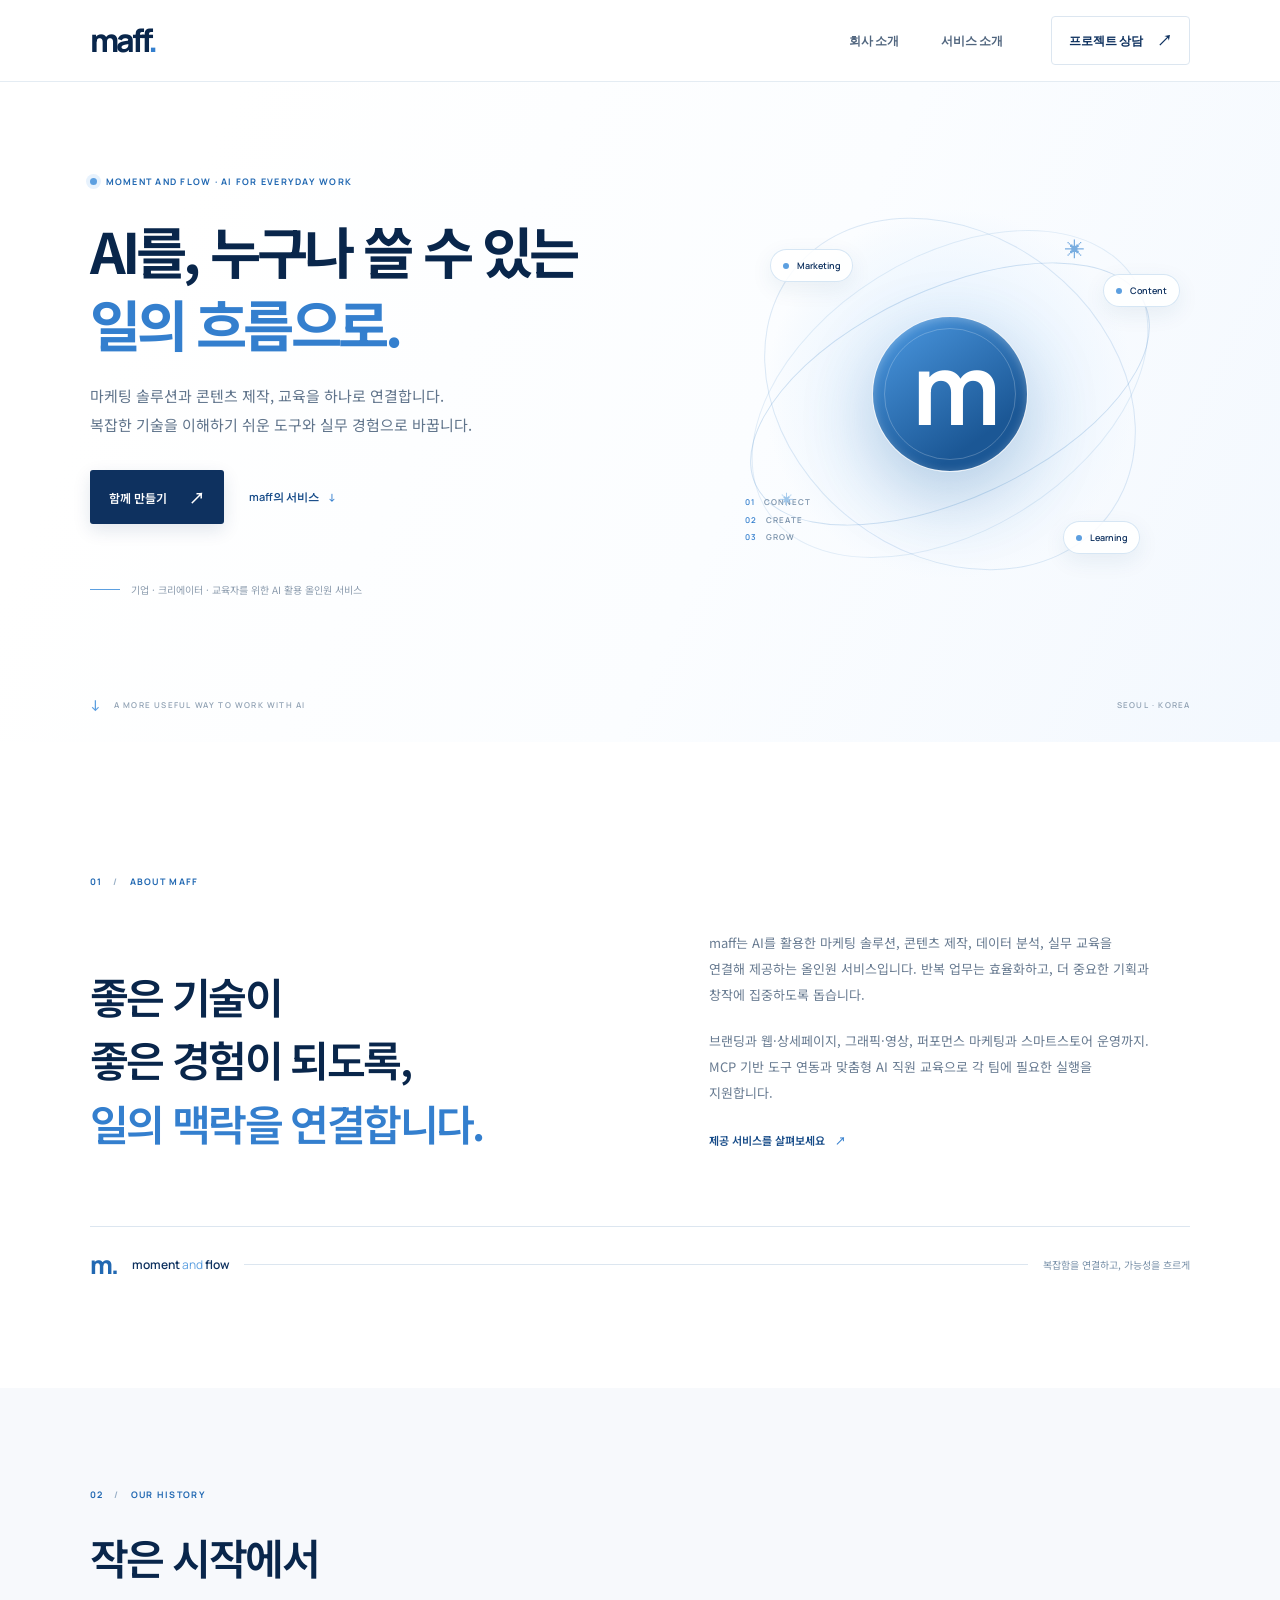
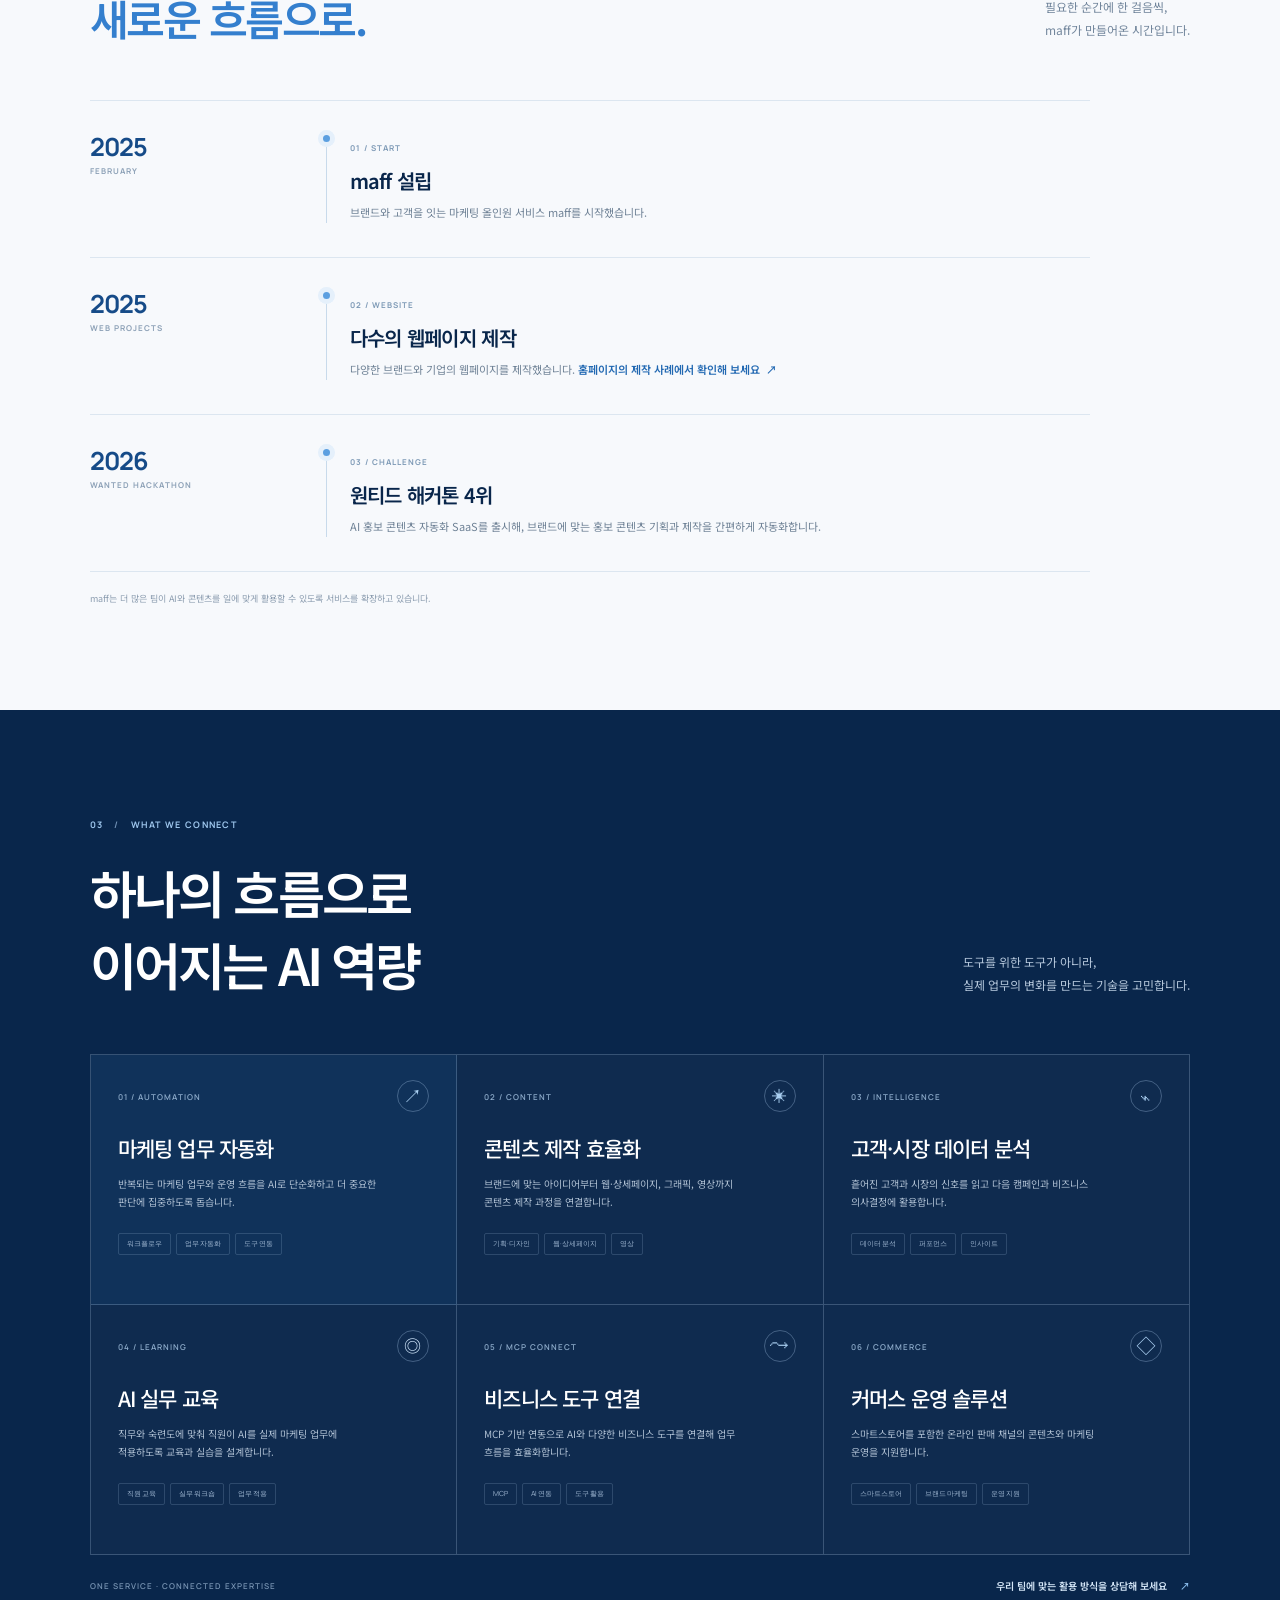
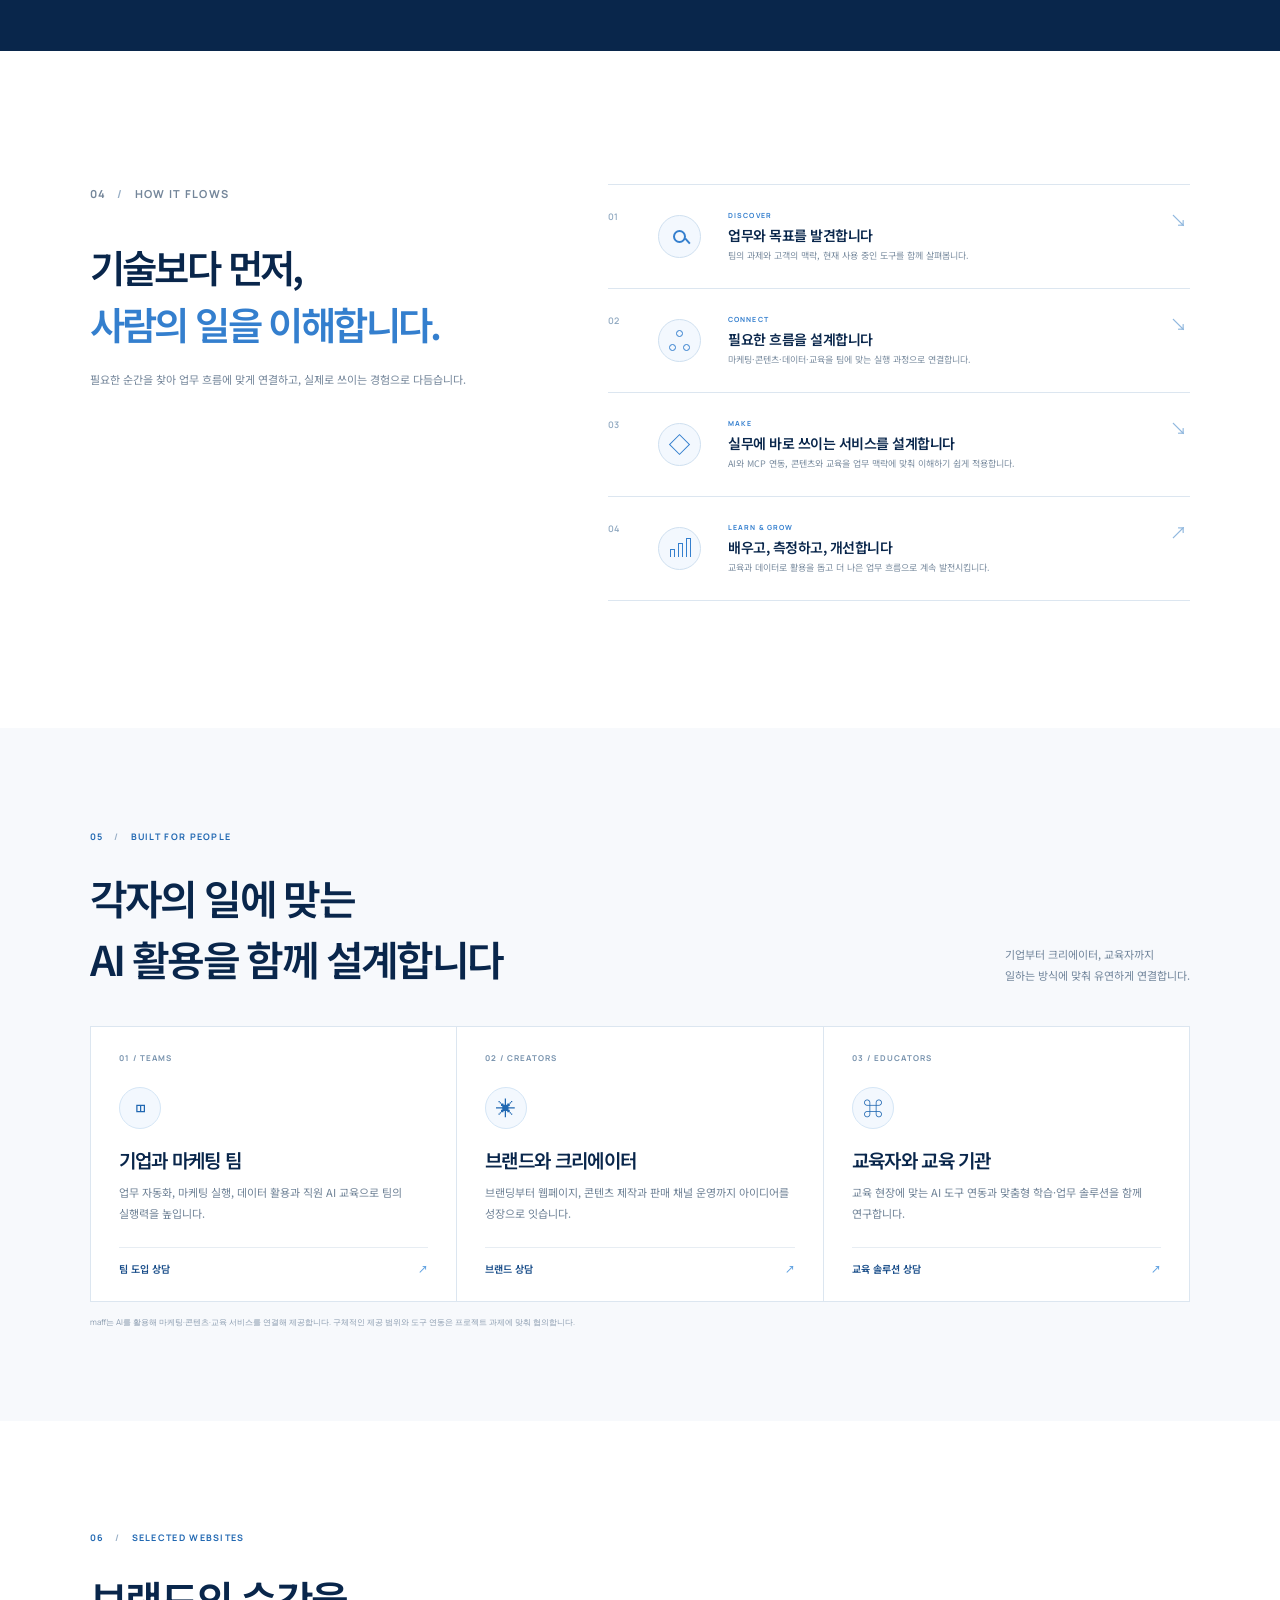
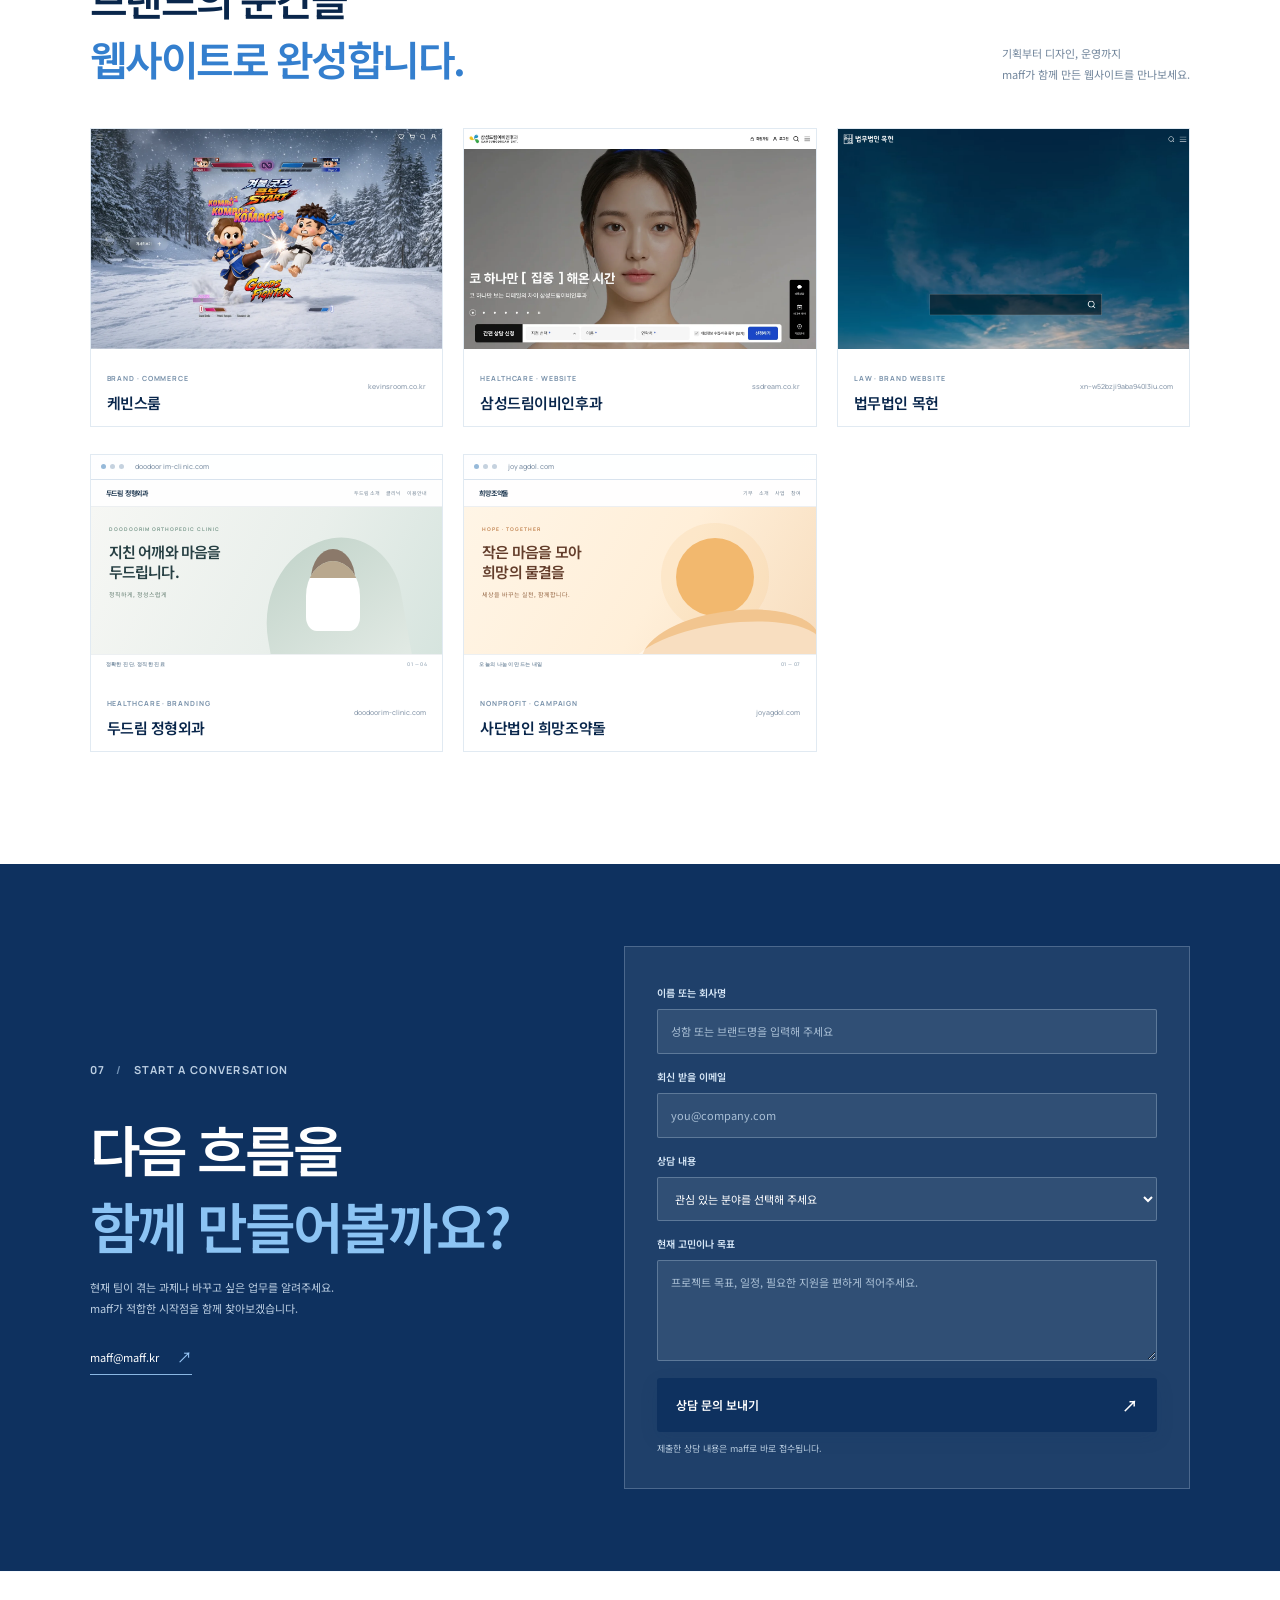
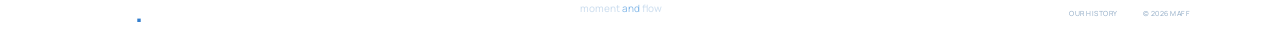
==== index.html @ 2dc75e41 "Simplify homepage navigation" ====
<!doctype html>
<html lang="ko">
<head>
  <meta charset="utf-8">
  <meta name="viewport" content="width=device-width, initial-scale=1">
  <meta name="theme-color" content="#ffffff">
  <meta name="description" content="maff는 AI를 활용한 마케팅 솔루션, 콘텐츠 제작, 데이터 분석, 실무 교육을 연결해 제공하는 올인원 서비스입니다.">
  <meta property="og:title" content="maff — moment and flow">
  <meta property="og:description" content="AI를 누구나 활용할 수 있는 일의 흐름으로. 마케팅, 콘텐츠, 데이터, 교육을 하나로 연결합니다.">
  <meta property="og:type" content="website">
  <title>maff — AI 기반 마케팅 올인원 서비스</title>
  <link rel="preconnect" href="https://fonts.googleapis.com">
  <link rel="preconnect" href="https://fonts.gstatic.com" crossorigin>
  <link href="https://fonts.googleapis.com/css2?family=Manrope:wght@400;500;600;700;800&family=Noto+Sans+KR:wght@400;500;600;700&display=swap" rel="stylesheet">
  <link rel="stylesheet" href="styles.css?v=history-home-20261009-1">
</head>
<body>
  <a class="skip-link" href="#main">본문으로 건너뛰기</a>
  <header class="site-header">
    <div class="header-inner">
      <a class="wordmark" href="#top" aria-label="maff 홈">maff<span class="wordmark-dot">.</span></a>
      <button class="menu-toggle" type="button" aria-label="메뉴 열기" aria-expanded="false" aria-controls="primary-nav"><span></span><span></span></button>
      <nav class="primary-nav" id="primary-nav" aria-label="주요 메뉴">
        <a href="#about">회사 소개</a><a href="#capabilities">서비스 소개</a>
        <a class="nav-cta" href="#contact">프로젝트 상담 <span>↗</span></a>
      </nav>
    </div>
  </header>

  <main id="main">
    <section class="hero section-shell" id="top">
      <div class="hero-copy">
        <p class="eyebrow"><span class="eyebrow-dot"></span> MOMENT AND FLOW · AI FOR EVERYDAY WORK</p>
        <h1>AI를, 누구나 쓸 수 있는<br><span>일의 흐름으로.</span></h1>
        <p class="hero-description">마케팅 솔루션과 콘텐츠 제작, 교육을 하나로 연결합니다.<br class="desktop-only"> 복잡한 기술을 이해하기 쉬운 도구와 실무 경험으로 바꿉니다.</p>
        <div class="hero-actions"><a class="button button-primary" href="#contact">함께 만들기 <span>↗</span></a><a class="text-link" href="#about">maff의 서비스 <span>↓</span></a></div>
        <p class="hero-note"><span class="note-line"></span> 기업 · 크리에이터 · 교육자를 위한 AI 활용 올인원 서비스</p>
      </div>
      <div class="hero-art" aria-label="마케팅, 콘텐츠, 데이터, 교육이 연결되는 maff 서비스 그래픽" role="img">
        <span class="art-orbit orbit-one"></span><span class="art-orbit orbit-two"></span><span class="art-orbit orbit-three"></span>
        <div class="art-core"><span>m</span></div>
        <div class="art-node node-a"><i></i> Marketing</div><div class="art-node node-b"><i></i> Content</div><div class="art-node node-c"><i></i> Learning</div>
        <p class="art-caption"><span>01</span> CONNECT<br><span>02</span> CREATE<br><span>03</span> GROW</p><span class="art-sparkle sparkle-a">✳</span><span class="art-sparkle sparkle-b">✳</span>
      </div>
      <div class="hero-bottom"><span class="scroll-mark">↓</span> A MORE USEFUL WAY TO WORK WITH AI <span class="hero-bottom-right">SEOUL · KOREA</span></div>
    </section>

    <section class="intro section-shell" id="about">
      <p class="section-label">01 <span>/</span> ABOUT MAFF</p>
      <div class="intro-content">
        <h2>좋은 기술이<br>좋은 경험이 되도록,<br><em>일의 맥락을 연결합니다.</em></h2>
        <div class="intro-text">
          <p>maff는 AI를 활용한 마케팅 솔루션, 콘텐츠 제작, 데이터 분석, 실무 교육을 연결해 제공하는 올인원 서비스입니다. 반복 업무는 효율화하고, 더 중요한 기획과 창작에 집중하도록 돕습니다.</p>
          <p>브랜딩과 웹·상세페이지, 그래픽·영상, 퍼포먼스 마케팅과 스마트스토어 운영까지. MCP 기반 도구 연동과 맞춤형 AI 직원 교육으로 각 팀에 필요한 실행을 지원합니다.</p>
          <a class="arrow-link" href="#capabilities">제공 서비스를 살펴보세요 <span>↗</span></a>
        </div>
      </div>
      <div class="intro-signature"><span class="signature-mark">m.</span><span>moment <b>and</b> flow</span><span class="signature-line"></span><span>복잡함을 연결하고, 가능성을 흐르게</span></div>
    </section>

    <section class="history-section" id="history" aria-labelledby="history-title">
      <div class="section-shell">
        <div class="history-heading">
          <div><p class="section-label">02 <span>/</span> OUR HISTORY</p><h2 id="history-title">작은 시작에서<br><em>새로운 흐름으로.</em></h2></div>
          <p>필요한 순간에 한 걸음씩,<br>maff가 만들어온 시간입니다.</p>
        </div>
        <ol class="timeline">
          <li class="timeline-item">
            <div class="timeline-date"><span>2025</span><small>FEBRUARY</small></div>
            <div class="timeline-content"><span class="timeline-index">01 / START</span><h3>maff 설립</h3><p>브랜드와 고객을 잇는 마케팅 올인원 서비스 maff를 시작했습니다.</p></div>
          </li>
          <li class="timeline-item">
            <div class="timeline-date"><span>2025</span><small>WEB PROJECTS</small></div>
            <div class="timeline-content"><span class="timeline-index">02 / WEBSITE</span><h3>다수의 웹페이지 제작</h3><p>다양한 브랜드와 기업의 웹페이지를 제작했습니다. <a class="timeline-link" href="#work">홈페이지의 제작 사례에서 확인해 보세요 <span aria-hidden="true">↗</span></a></p></div>
          </li>
          <li class="timeline-item">
            <div class="timeline-date"><span>2026</span><small>WANTED HACKATHON</small></div>
            <div class="timeline-content"><span class="timeline-index">03 / CHALLENGE</span><h3>원티드 해커톤 4위</h3><p>AI 홍보 콘텐츠 자동화 SaaS를 출시해, 브랜드에 맞는 홍보 콘텐츠 기획과 제작을 간편하게 자동화합니다.</p></div>
          </li>
        </ol>
        <p class="history-note">maff는 더 많은 팀이 AI와 콘텐츠를 일에 맞게 활용할 수 있도록 서비스를 확장하고 있습니다.</p>
      </div>
    </section>

    <section class="services-section" id="capabilities">
      <div class="section-shell">
        <div class="services-heading"><div><p class="section-label light-label">03 <span>/</span> WHAT WE CONNECT</p><h2>하나의 흐름으로<br>이어지는 AI 역량</h2></div><p>도구를 위한 도구가 아니라,<br>실제 업무의 변화를 만드는 기술을 고민합니다.</p></div>
        <div class="service-grid">
          <article class="service-card service-featured"><div class="service-top"><span>01 / AUTOMATION</span><span class="service-icon">↗</span></div><h3>마케팅 업무 자동화</h3><p>반복되는 마케팅 업무와 운영 흐름을 AI로 단순화하고 더 중요한 판단에 집중하도록 돕습니다.</p><div class="service-tags"><span>워크플로우</span><span>업무 자동화</span><span>도구 연동</span></div></article>
          <article class="service-card"><div class="service-top"><span>02 / CONTENT</span><span class="service-icon icon-star">✳</span></div><h3>콘텐츠 제작 효율화</h3><p>브랜드에 맞는 아이디어부터 웹·상세페이지, 그래픽, 영상까지 콘텐츠 제작 과정을 연결합니다.</p><div class="service-tags"><span>기획·디자인</span><span>웹·상세페이지</span><span>영상</span></div></article>
          <article class="service-card"><div class="service-top"><span>03 / INTELLIGENCE</span><span class="service-icon">⌁</span></div><h3>고객·시장 데이터 분석</h3><p>흩어진 고객과 시장의 신호를 읽고 다음 캠페인과 비즈니스 의사결정에 활용합니다.</p><div class="service-tags"><span>데이터 분석</span><span>퍼포먼스</span><span>인사이트</span></div></article>
          <article class="service-card"><div class="service-top"><span>04 / LEARNING</span><span class="service-icon icon-ai">◎</span></div><h3>AI 실무 교육</h3><p>직무와 숙련도에 맞춰 직원이 AI를 실제 마케팅 업무에 적용하도록 교육과 실습을 설계합니다.</p><div class="service-tags"><span>직원 교육</span><span>실무 워크숍</span><span>업무 적용</span></div></article>
          <article class="service-card"><div class="service-top"><span>05 / MCP CONNECT</span><span class="service-icon">⤳</span></div><h3>비즈니스 도구 연결</h3><p>MCP 기반 연동으로 AI와 다양한 비즈니스 도구를 연결해 업무 흐름을 효율화합니다.</p><div class="service-tags"><span>MCP</span><span>AI 연동</span><span>도구 활용</span></div></article>
          <article class="service-card"><div class="service-top"><span>06 / COMMERCE</span><span class="service-icon icon-bag">◇</span></div><h3>커머스 운영 솔루션</h3><p>스마트스토어를 포함한 온라인 판매 채널의 콘텐츠와 마케팅 운영을 지원합니다.</p><div class="service-tags"><span>스마트스토어</span><span>브랜드 마케팅</span><span>운영 지원</span></div></article>
        </div>
        <div class="services-footer"><span>ONE SERVICE · CONNECTED EXPERTISE</span><a href="#contact">우리 팀에 맞는 활용 방식을 상담해 보세요 <span>↗</span></a></div>
      </div>
    </section>

    <section class="approach section-shell" id="approach">
      <div class="approach-heading"><p class="section-label">04 <span>/</span> HOW IT FLOWS</p><h2>기술보다 먼저,<br><em>사람의 일을 이해합니다.</em></h2><p>필요한 순간을 찾아 업무 흐름에 맞게 연결하고, 실제로 쓰이는 경험으로 다듬습니다.</p></div>
      <div class="flow-list">
        <article class="flow-step"><span class="flow-number">01</span><span class="flow-symbol symbol-discover"><i></i></span><div class="flow-copy"><span class="flow-kicker">DISCOVER</span><h3>업무와 목표를 발견합니다</h3><p>팀의 과제와 고객의 맥락, 현재 사용 중인 도구를 함께 살펴봅니다.</p></div><span class="flow-arrow">↘</span></article>
        <article class="flow-step"><span class="flow-number">02</span><span class="flow-symbol symbol-design"><i></i><i></i><i></i></span><div class="flow-copy"><span class="flow-kicker">CONNECT</span><h3>필요한 흐름을 설계합니다</h3><p>마케팅·콘텐츠·데이터·교육을 팀에 맞는 실행 과정으로 연결합니다.</p></div><span class="flow-arrow">↘</span></article>
        <article class="flow-step"><span class="flow-number">03</span><span class="flow-symbol symbol-make"><i></i></span><div class="flow-copy"><span class="flow-kicker">MAKE</span><h3>실무에 바로 쓰이는 서비스를 설계합니다</h3><p>AI와 MCP 연동, 콘텐츠와 교육을 업무 맥락에 맞춰 이해하기 쉽게 적용합니다.</p></div><span class="flow-arrow">↘</span></article>
        <article class="flow-step"><span class="flow-number">04</span><span class="flow-symbol symbol-grow"><i></i><i></i><i></i></span><div class="flow-copy"><span class="flow-kicker">LEARN & GROW</span><h3>배우고, 측정하고, 개선합니다</h3><p>교육과 데이터로 활용을 돕고 더 나은 업무 흐름으로 계속 발전시킵니다.</p></div><span class="flow-arrow">↗</span></article>
      </div>
    </section>

    <section class="work-teaser" id="audience">
      <div class="section-shell">
        <div class="work-heading"><div><p class="section-label">05 <span>/</span> BUILT FOR PEOPLE</p><h2>각자의 일에 맞는<br>AI 활용을 함께 설계합니다</h2></div><p>기업부터 크리에이터, 교육자까지<br>일하는 방식에 맞춰 유연하게 연결합니다.</p></div>
        <div class="audience-grid">
          <article class="audience-card"><span class="audience-index">01 / TEAMS</span><span class="audience-symbol">◫</span><h3>기업과 마케팅 팀</h3><p>업무 자동화, 마케팅 실행, 데이터 활용과 직원 AI 교육으로 팀의 실행력을 높입니다.</p><a href="#contact">팀 도입 상담 <span>↗</span></a></article>
          <article class="audience-card"><span class="audience-index">02 / CREATORS</span><span class="audience-symbol">✳</span><h3>브랜드와 크리에이터</h3><p>브랜딩부터 웹페이지, 콘텐츠 제작과 판매 채널 운영까지 아이디어를 성장으로 잇습니다.</p><a href="#contact">브랜드 상담 <span>↗</span></a></article>
          <article class="audience-card"><span class="audience-index">03 / EDUCATORS</span><span class="audience-symbol">⌘</span><h3>교육자와 교육 기관</h3><p>교육 현장에 맞는 AI 도구 연동과 맞춤형 학습·업무 솔루션을 함께 연구합니다.</p><a href="#contact">교육 솔루션 상담 <span>↗</span></a></article>
        </div>
        <p class="work-note">maff는 AI를 활용해 마케팅·콘텐츠·교육 서비스를 연결해 제공합니다. 구체적인 제공 범위와 도구 연동은 프로젝트 과제에 맞춰 협의합니다.</p>
      </div>
    </section>

    <section class="portfolio-section" id="work" aria-labelledby="portfolio-title">
      <div class="section-shell">
        <div class="portfolio-heading">
          <div><p class="section-label">06 <span>/</span> SELECTED WEBSITES</p><h2 id="portfolio-title">브랜드의 순간을<br><em>웹사이트로 완성합니다.</em></h2></div>
          <p>기획부터 디자인, 운영까지<br>maff가 함께 만든 웹사이트를 만나보세요.</p>
        </div>
        <div class="portfolio-grid">
          <a class="portfolio-card" href="https://www.kevinsroom.co.kr/" target="_blank" rel="noopener noreferrer" aria-label="케빈스룸 웹사이트 새 창에서 보기">
            <div class="portfolio-preview preview-kevinsroom has-screenshot"><img class="portfolio-shot" src="assets/portfolio/kevinsroom.webp" alt="케빈스룸 홈페이지 실제 화면" width="1280" height="800" loading="lazy" decoding="async"><span class="preview-open" aria-hidden="true">↗</span></div>
            <div class="portfolio-card-info"><div><span class="portfolio-category">BRAND · COMMERCE</span><h3>케빈스룸</h3></div><span class="portfolio-domain">kevinsroom.co.kr</span></div>
          </a>
          <a class="portfolio-card" href="https://www.ssdream.co.kr/" target="_blank" rel="noopener noreferrer" aria-label="삼성드림이비인후과 웹사이트 새 창에서 보기">
            <div class="portfolio-preview preview-ssdream has-screenshot"><img class="portfolio-shot" src="assets/portfolio/ssdream.webp" alt="삼성드림이비인후과 홈페이지 실제 화면" width="1280" height="800" loading="lazy" decoding="async"><span class="preview-open" aria-hidden="true">↗</span></div>
            <div class="portfolio-card-info"><div><span class="portfolio-category">HEALTHCARE · WEBSITE</span><h3>삼성드림이비인후과</h3></div><span class="portfolio-domain">ssdream.co.kr</span></div>
          </a>
          <a class="portfolio-card" href="https://xn--w52bzji9aba940l3iu.com/" target="_blank" rel="noopener noreferrer" aria-label="법무법인 목헌 웹사이트 새 창에서 보기">
            <div class="portfolio-preview preview-mokheon has-screenshot"><img class="portfolio-shot" src="assets/portfolio/mokheon.png" alt="법무법인 목헌 홈페이지 실제 화면" width="1280" height="800" loading="lazy" decoding="async"><span class="preview-open" aria-hidden="true">↗</span></div>
            <div class="portfolio-card-info"><div><span class="portfolio-category">LAW · BRAND WEBSITE</span><h3>법무법인 목헌</h3></div><span class="portfolio-domain">xn--w52bzji9aba940l3iu.com</span></div>
          </a>
          <a class="portfolio-card" href="https://doodoorim-clinic.com/" target="_blank" rel="noopener noreferrer" aria-label="두드림 정형외과 웹사이트 새 창에서 보기">
            <div class="portfolio-preview preview-doodoorim"><span class="preview-browser"><i></i><i></i><i></i><b>doodoorim-clinic.com</b></span><div class="portfolio-page page-doodoorim" aria-hidden="true"><div class="mini-site-nav"><b>두드림 정형외과</b><span>두드림 소개　 클리닉　 이용안내</span></div><div class="mini-hero"><small>DOODOORIM ORTHOPEDIC CLINIC</small><strong>지친 어깨와 마음을<br>두드립니다.</strong><span class="mini-copy">정직하게, 정성스럽게</span><i class="mini-care-shape"></i><i class="mini-care-person"></i></div><div class="mini-bottom-line">정확한 진단, 정직한 진료 <span>01 — 04</span></div></div><span class="preview-open">↗</span></div>
            <div class="portfolio-card-info"><div><span class="portfolio-category">HEALTHCARE · BRANDING</span><h3>두드림 정형외과</h3></div><span class="portfolio-domain">doodoorim-clinic.com</span></div>
          </a>
          <a class="portfolio-card" href="https://www.joyagdol.com/" target="_blank" rel="noopener noreferrer" aria-label="희망조약돌 웹사이트 새 창에서 보기">
            <div class="portfolio-preview preview-joyagdol"><span class="preview-browser"><i></i><i></i><i></i><b>joyagdol.com</b></span><div class="portfolio-page page-joyagdol" aria-hidden="true"><div class="mini-site-nav"><b>희망조약돌</b><span>기부　 소개　 사업　 참여</span></div><div class="mini-hero"><small>HOPE · TOGETHER</small><strong>작은 마음을 모아<br>희망의 물결을</strong><span class="mini-copy">세상을 바꾸는 실천, 함께합니다.</span><i class="mini-hope-sun"></i><i class="mini-hope-wave"></i></div><div class="mini-bottom-line">오늘의 나눔이 만드는 내일 <span>01 — 07</span></div></div><span class="preview-open">↗</span></div>
            <div class="portfolio-card-info"><div><span class="portfolio-category">NONPROFIT · CAMPAIGN</span><h3>사단법인 희망조약돌</h3></div><span class="portfolio-domain">joyagdol.com</span></div>
          </a>
        </div>
      </div>
    </section>

    <section class="contact-section" id="contact">
      <div class="section-shell contact-shell">
        <div class="contact-copy"><p class="section-label light-label">07 <span>/</span> START A CONVERSATION</p><h2>다음 흐름을<br><em>함께 만들어볼까요?</em></h2><p>현재 팀이 겪는 과제나 바꾸고 싶은 업무를 알려주세요.<br>maff가 적합한 시작점을 함께 찾아보겠습니다.</p><a class="contact-email" href="mailto:maff@maff.kr">maff@maff.kr <span>↗</span></a></div>
        <form class="contact-form" id="contact-form" action="https://formspree.io/f/mrpeqkpj" method="POST">
          <label for="contact-name">이름 또는 회사명</label><input id="contact-name" name="name" autocomplete="name" required placeholder="성함 또는 브랜드명을 입력해 주세요">
          <label for="contact-email">회신 받을 이메일</label><input id="contact-email" name="email" type="email" autocomplete="email" required placeholder="you@company.com">
          <label for="contact-topic">상담 내용</label><select id="contact-topic" name="topic" required><option value="" disabled selected>관심 있는 분야를 선택해 주세요</option><option>AI 마케팅 업무 자동화</option><option>콘텐츠 제작 및 웹·상세페이지</option><option>고객·시장 데이터와 퍼포먼스 마케팅</option><option>직원 AI 활용 교육</option><option>MCP·비즈니스 도구 연동</option><option>스마트스토어 및 커머스 운영</option><option>기타 / 통합 솔루션</option></select>
          <label for="contact-message">현재 고민이나 목표</label><textarea id="contact-message" name="message" rows="4" required placeholder="프로젝트 목표, 일정, 필요한 지원을 편하게 적어주세요."></textarea>
          <button class="button button-primary form-submit" type="submit">상담 문의 보내기 <span>↗</span></button>
          <p class="form-note" id="form-status" aria-live="polite">제출한 상담 내용은 maff로 바로 접수됩니다.</p>
        </form>
      </div>
    </section>
  </main>
  <footer class="site-footer section-shell"><a class="wordmark footer-wordmark" href="#top">maff<span class="wordmark-dot">.</span></a><p class="footer-motto">moment <b>and</b> flow</p><div class="footer-meta"><a href="#history">OUR HISTORY</a><span>© 2026 MAFF</span></div></footer>
  <script src="script.js?v=20261008-formspree-2"></script>
</body>
</html>
---- styles.css ----
:root {
  --blue-950: #09264b;
  --blue-900: #0e315f;
  --blue-800: #164b88;
  --blue-700: #2168b2;
  --blue-600: #347fce;
  --blue-500: #5c9fe0;
  --blue-300: #a8cbed;
  --blue-100: #e8f2fc;
  --blue-50: #f3f8fe;
  --ink: #14273d;
  --muted: #687b91;
  --paper: #ffffff;
  --wash: #f7f9fc;
  --line: #dce6f0;
  --font-ko: "Noto Sans KR", "Apple SD Gothic Neo", sans-serif;
  --font-en: "Manrope", "DM Sans", sans-serif;
  --page-pad: clamp(22px, 7vw, 112px);
}
* { box-sizing: border-box; }
html { scroll-behavior: smooth; scroll-padding-top: 86px; }
body { margin: 0; color: var(--ink); background: var(--paper); font-family: var(--font-ko); -webkit-font-smoothing: antialiased; }
a { color: inherit; text-decoration: none; }
button { font: inherit; }
.skip-link { position: absolute; top: -60px; left: 20px; z-index: 100; padding: 12px 18px; color: #fff; background: var(--blue-900); border-radius: 8px; }
.skip-link:focus { top: 12px; }
.section-shell { width: min(100%, 1600px); margin-inline: auto; padding-inline: var(--page-pad); }
.site-header { position: sticky; top: 0; z-index: 30; height: 82px; border-bottom: 1px solid rgba(220,230,240,.76); background: rgba(255,255,255,.91); backdrop-filter: blur(16px); }
.header-inner { display: flex; align-items: center; justify-content: space-between; width: min(100%, 1600px); height: 100%; margin-inline: auto; padding-inline: var(--page-pad); }
.wordmark { color: var(--blue-950); font: 800 32px/.9 var(--font-en); letter-spacing: -2.8px; }
.wordmark-dot { color: var(--blue-600); }
.primary-nav { display: flex; align-items: center; gap: clamp(24px, 3.3vw, 50px); color: #50657e; font: 600 12px var(--font-en); }
.primary-nav > a:not(.nav-cta) { transition: color .2s; }
.primary-nav > a:not(.nav-cta):hover { color: var(--blue-600); }
.nav-cta { display: flex; align-items: center; gap: 14px; margin-left: 6px; padding: 13px 17px; border: 1px solid var(--line); border-radius: 4px; color: var(--blue-900); transition: .2s; }
.nav-cta:hover { color: white; border-color: var(--blue-900); background: var(--blue-900); }
.nav-cta span { font-size: 15px; }
.menu-toggle { display: none; }
.hero { position: relative; display: grid; grid-template-columns: 1.05fr .95fr; align-items: center; min-height: 660px; padding-top: 58px; padding-bottom: 94px; overflow: hidden; background: linear-gradient(115deg, #fff 15%, #fbfdff 58%, #f3f8fe 100%); }
.hero-copy { position: relative; z-index: 2; padding-bottom: 6px; }
.eyebrow, .section-label, .hero-bottom, .art-caption, .service-top, .service-tags, .services-footer, .flow-kicker, .canvas-label, .canvas-foot, .work-note, .contact-card-top, .footer-meta { font-family: var(--font-en); }
.eyebrow { display: flex; align-items: center; gap: 9px; margin: 0 0 26px; color: var(--blue-700); font-size: 9px; font-weight: 700; letter-spacing: 1.25px; }
.eyebrow-dot { width: 7px; height: 7px; border-radius: 50%; background: var(--blue-500); box-shadow: 0 0 0 4px #e7f2fd; }
h1,h2,h3,p { margin-top: 0; }
.hero h1 { margin-bottom: 23px; color: var(--blue-950); font-size: clamp(37px, 4.35vw, 65px); font-weight: 700; letter-spacing: -3.8px; line-height: 1.31; word-break: keep-all; }
.hero h1 span { color: var(--blue-600); }
.hero-description { margin-bottom: 31px; color: #60748b; font-size: 15px; line-height: 1.9; word-break: keep-all; }
.hero-actions { display: flex; align-items: center; gap: 25px; }
.button { display: inline-flex; align-items: center; gap: 22px; padding: 15px 19px; border-radius: 3px; font-size: 12px; font-weight: 600; transition: .2s; }
.button-primary { color: #fff; background: var(--blue-900); box-shadow: 0 6px 18px rgba(14,49,95,.12); }
.button-primary:hover { transform: translateY(-2px); background: var(--blue-700); }
.button-primary span { font-size: 16px; }
.text-link, .arrow-link { color: var(--blue-800); font: 600 11px var(--font-en); }
.text-link span, .arrow-link span { margin-left: 7px; color: var(--blue-600); }
.hero-note { display: flex; align-items: center; gap: 11px; margin-top: 58px; color: #8b9bad; font-size: 10px; }
.note-line { width: 30px; height: 1px; background: var(--blue-500); }
.hero-art { position: relative; justify-self: end; width: min(100%, 500px); aspect-ratio: 1 / 1; margin-right: -10px; }
.hero-art::before { position: absolute; inset: 12%; border-radius: 50%; background: radial-gradient(circle, rgba(220,238,255,.9), rgba(242,248,254,.42) 62%, transparent 69%); content: ""; }
.art-orbit { position: absolute; top: 50%; left: 50%; border: 1px solid rgba(67,135,199,.24); border-radius: 50%; transform: translate(-50%,-50%) rotate(-25deg); }
.orbit-one { width: 86%; height: 42%; }
.orbit-two { width: 80%; height: 64%; transform: translate(-50%,-50%) rotate(38deg); border-color: rgba(67,135,199,.18); }
.orbit-three { width: 55%; height: 87%; transform: translate(-50%,-50%) rotate(58deg); border-color: rgba(67,135,199,.14); }
.art-core { position: absolute; top: 50%; left: 50%; display: grid; width: 156px; height: 156px; place-items: center; border: 1px solid rgba(255,255,255,.9); border-radius: 50%; background: linear-gradient(145deg, #4d9be4, #1b5795 75%); box-shadow: 0 24px 70px rgba(36,99,159,.28), inset 0 2px 10px rgba(255,255,255,.28); transform: translate(-50%,-50%); }
.art-core::before { position: absolute; inset: 11px; border: 1px solid rgba(255,255,255,.22); border-radius: 50%; content: ""; }
.art-core span { margin-top: -13px; color: white; font: 700 99px/.9 var(--font-en); letter-spacing: -12px; }
.art-node { position: absolute; display: flex; align-items: center; gap: 8px; padding: 9px 12px; border: 1px solid rgba(211,228,244,.92); border-radius: 24px; color: var(--blue-900); background: rgba(255,255,255,.86); box-shadow: 0 7px 22px rgba(21,72,119,.08); font: 600 9px var(--font-en); }
.art-node i { display: block; width: 6px; height: 6px; border-radius: 50%; background: var(--blue-500); }
.node-a { top: 21%; left: 14%; }.node-b { top: 26%; right: 4%; }.node-c { right: 12%; bottom: 18%; }
.art-caption { position: absolute; bottom: 18%; left: 9%; color: #7890a9; font-size: 8px; font-weight: 600; letter-spacing: 1px; line-height: 2.2; }
.art-caption span { margin-right: 6px; color: var(--blue-600); }
.art-sparkle { position: absolute; color: var(--blue-400, #78ade0); }
.sparkle-a { top: 18%; right: 23%; font-size: 20px; }.sparkle-b { bottom: 27%; left: 16%; color: #9dc6eb; font-size: 14px; }
.hero-bottom { position: absolute; right: var(--page-pad); bottom: 27px; left: var(--page-pad); display: flex; align-items: center; gap: 12px; color: #91a2b4; font-size: 8px; font-weight: 600; letter-spacing: 1.2px; }
.scroll-mark { color: var(--blue-500); font-size: 15px; }.hero-bottom-right { margin-left: auto; }
.intro { padding-top: 133px; padding-bottom: 106px; }
.section-label { display: flex; align-items: center; gap: 11px; color: var(--blue-700); font-size: 9px; font-weight: 700; letter-spacing: 1.3px; }
.section-label > span { color: #97aec5; }
.intro-content { display: grid; grid-template-columns: 1.05fr .95fr; align-items: end; gap: 8%; margin-top: 42px; }
.intro h2, .approach h2, .work-heading h2 { margin-bottom: 0; color: var(--blue-950); font-size: clamp(31px, 3.3vw, 47px); font-weight: 600; letter-spacing: -2.6px; line-height: 1.5; word-break: keep-all; }
.intro h2 em, .approach h2 em, .contact-copy h2 em { color: var(--blue-600); font-style: normal; }
.intro-text { max-width: 440px; padding-bottom: 4px; }
.intro-text p { margin-bottom: 20px; color: #687b91; font-size: 13px; line-height: 2; word-break: keep-all; }
.arrow-link { font-family: var(--font-ko); font-size: 11px; }
.intro-signature { display: flex; align-items: center; gap: 15px; margin-top: 72px; padding-top: 20px; border-top: 1px solid var(--line); color: #7890a8; font-size: 10px; }
.signature-mark { color: var(--blue-700); font: 800 25px var(--font-en); letter-spacing: -2px; }.intro-signature > span:nth-child(2) { color: var(--blue-900); font: 600 12px var(--font-en); }.intro-signature b { color: var(--blue-500); font-weight: 400; }.signature-line { flex: 1; height: 1px; background: var(--line); }
.services-section { padding-block: 108px 58px; color: #fff; background: var(--blue-950); }
.services-heading { display: flex; align-items: end; justify-content: space-between; margin-bottom: 54px; }
.light-label { color: #9dc5ec; }.light-label > span { color: #7292b6; }
.services-heading h2 { margin: 26px 0 0; color: #fff; font-size: clamp(34px, 4vw, 54px); font-weight: 600; letter-spacing: -2.8px; line-height: 1.4; }
.services-heading > p { margin-bottom: 4px; color: #b6c8dc; font-size: 12px; line-height: 1.9; }
.service-grid { display: grid; grid-template-columns: repeat(3, 1fr); border-top: 1px solid rgba(186,211,237,.25); border-left: 1px solid rgba(186,211,237,.25); }
.service-card { position: relative; min-height: 250px; padding: 25px 27px 23px; border-right: 1px solid rgba(186,211,237,.25); border-bottom: 1px solid rgba(186,211,237,.25); background: rgba(255,255,255,.025); transition: background .24s, transform .24s; }
.service-card:hover { z-index: 1; background: rgba(102,163,221,.12); transform: translateY(-3px); }
.service-featured { background: rgba(59,124,185,.14); }
.service-top { display: flex; align-items: center; justify-content: space-between; color: #8eaccb; font-size: 8px; font-weight: 600; letter-spacing: 1px; }
.service-icon { display: grid; width: 32px; height: 32px; place-items: center; border: 1px solid rgba(173,204,235,.33); border-radius: 50%; color: #abd0f2; font: 400 19px var(--font-en); }
.icon-orbit { font-size: 26px; }.icon-star { font-size: 15px; }.icon-bag { font-size: 20px; }.icon-ai { font-size: 17px; color: #d0e6fb; }
.service-card h3 { margin: 21px 0 10px; color: #fff; font-size: 21px; font-weight: 500; letter-spacing: -.8px; line-height: 1.5; }
.service-card p { max-width: 260px; min-height: 40px; margin-bottom: 18px; color: #afc0d3; font-size: 10px; line-height: 1.8; word-break: keep-all; }
.service-tags { display: flex; flex-wrap: wrap; gap: 5px; }
.service-tags span { padding: 5px 8px; border: 1px solid rgba(167,195,224,.2); border-radius: 2px; color: #9cb4cf; font-size: 7px; }
.services-footer { display: flex; align-items: center; justify-content: space-between; padding-top: 23px; color: #7793b2; font-size: 8px; font-weight: 600; letter-spacing: 1px; }
.services-footer a { color: #d5e7f8; font-family: var(--font-ko); font-size: 10px; letter-spacing: 0; }.services-footer a span { margin-left: 10px; color: #8dc0f0; }
.approach { display: grid; grid-template-columns: .85fr 1.15fr; gap: 8%; padding-top: 133px; padding-bottom: 127px; }
.approach-heading h2 { margin: 33px 0 17px; font-size: clamp(31px, 3vw, 43px); line-height: 1.48; }
.approach-heading > p { color: #74869a; font-size: 11px; line-height: 1.9; }
.flow-list { border-top: 1px solid var(--line); }
.flow-step { display: grid; grid-template-columns: 36px 56px 1fr 20px; align-items: center; gap: 14px; min-height: 104px; border-bottom: 1px solid var(--line); }
.flow-number { align-self: start; padding-top: 25px; color: #8fa8c0; font: 600 9px var(--font-en); }
.flow-symbol { position: relative; display: grid; width: 43px; height: 43px; place-items: center; border: 1px solid #cfe0f0; border-radius: 50%; background: var(--blue-50); }
.symbol-discover i { width: 13px; height: 13px; border: 2px solid var(--blue-600); border-radius: 50%; }.symbol-discover i::after { position: relative; top: 8px; left: 9px; display: block; width: 7px; height: 2px; background: var(--blue-600); content: ""; transform: rotate(48deg); }
.symbol-design i { position: absolute; width: 7px; height: 7px; border: 1px solid var(--blue-600); border-radius: 50%; }.symbol-design i:nth-child(1) { top: 10px; left: 17px; }.symbol-design i:nth-child(2) { bottom: 10px; left: 10px; }.symbol-design i:nth-child(3) { right: 10px; bottom: 10px; }
.symbol-make i { width: 15px; height: 15px; border: 1px solid var(--blue-600); transform: rotate(45deg); }.symbol-grow i { position: absolute; bottom: 12px; width: 5px; border: 1px solid var(--blue-600); border-bottom: 0; }.symbol-grow i:nth-child(1) { left: 11px; height: 8px; }.symbol-grow i:nth-child(2) { left: 19px; height: 14px; }.symbol-grow i:nth-child(3) { left: 27px; height: 19px; }
.flow-kicker { display: block; margin-bottom: 5px; color: var(--blue-600); font-size: 7px; font-weight: 700; letter-spacing: 1.1px; }
.flow-copy h3 { margin-bottom: 4px; color: var(--blue-950); font-size: 14px; font-weight: 600; letter-spacing: -.5px; }
.flow-copy p { margin: 0; color: #7a8c9f; font-size: 9px; line-height: 1.6; word-break: keep-all; }
.flow-arrow { align-self: start; padding-top: 22px; color: #8fb7de; font-size: 17px; }
.work-teaser { padding-block: 102px 93px; background: var(--wash); }
.work-heading { display: flex; align-items: end; justify-content: space-between; margin-bottom: 37px; }
.work-heading h2 { margin-top: 24px; font-size: clamp(30px, 3.2vw, 43px); line-height: 1.48; }
.work-heading > p { margin-bottom: 3px; color: #72869c; font-size: 11px; line-height: 1.9; }
.work-canvas { overflow: hidden; border: 1px solid #dfe9f2; background: #edf4fb; }
.canvas-label, .canvas-foot { display: flex; justify-content: space-between; padding: 14px 19px; color: #7893ad; font-size: 7px; font-weight: 600; letter-spacing: 1px; }
.canvas-visual { position: relative; display: grid; min-height: 360px; place-items: center; overflow: hidden; background: radial-gradient(ellipse at 50% 52%, rgba(255,255,255,.98), rgba(231,241,250,.75) 57%, #e9f2fa 100%); }
.canvas-ring { position: absolute; top: 50%; left: 50%; border: 1px solid rgba(72,132,190,.22); border-radius: 50%; transform: translate(-50%,-50%); }
.ring-a { width: 390px; height: 170px; transform: translate(-50%,-50%) rotate(-22deg); }.ring-b { width: 370px; height: 250px; transform: translate(-50%,-50%) rotate(27deg); }.ring-c { width: 250px; height: 320px; transform: translate(-50%,-50%) rotate(55deg); }
.canvas-center { z-index: 1; display: grid; width: 110px; height: 110px; place-items: center; border-radius: 50%; color: white; background: linear-gradient(145deg,#4d9be4,#164d86); box-shadow: 0 18px 35px rgba(28,85,139,.2); font: 700 35px var(--font-en); letter-spacing: -3px; }.canvas-center span { color: #c5e3ff; }
.canvas-chip { position: absolute; z-index: 2; padding: 9px 12px; border: 1px solid #d7e5f2; border-radius: 4px; color: #7792ab; background: rgba(255,255,255,.88); box-shadow: 0 8px 25px rgba(41,83,120,.07); font: 600 7px/1.7 var(--font-en); letter-spacing: .7px; }.canvas-chip b { color: #24476d; font-size: 10px; font-weight: 600; letter-spacing: 0; }
.chip-brand { top: 18%; left: calc(50% - 212px); }.chip-digital { top: 23%; right: calc(50% - 232px); }.chip-content { bottom: 17%; left: calc(50% - 226px); }.chip-data { right: calc(50% - 217px); bottom: 18%; }
.canvas-mini { position: absolute; right: 10%; bottom: 12%; color: #6e8eae; font: 600 9px/1.7 var(--font-en); }.canvas-mini span { color: #94adc4; }
.work-note { margin: 14px 0 0; color: #8b9caf; font-size: 8px; }
.contact-section { color: #fff; background: var(--blue-900); }
.contact-shell { display: grid; grid-template-columns: .88fr 1.12fr; align-items: center; gap: clamp(36px, 7vw, 100px); min-height: 430px; padding-top: 82px; padding-bottom: 82px; }
.contact-copy h2 { margin: 29px 0 13px; color: #fff; font-size: clamp(38px, 4.3vw, 57px); font-weight: 600; letter-spacing: -3.2px; line-height: 1.4; }
.contact-copy h2 em { color: #8cc4f4; }.contact-copy > p { margin-bottom: 24px; color: #bbcee2; font-size: 11px; line-height: 1.9; }
.contact-email { display: inline-flex; align-items: center; gap: 18px; padding-bottom: 7px; border-bottom: 1px solid #8ab7e3; color: white; font-size: 11px; }.contact-email span { color: #9bcafa; font-size: 15px; }
.contact-card { position: relative; min-height: 225px; padding: 23px; overflow: hidden; border: 1px solid rgba(220,238,255,.22); background: linear-gradient(135deg,rgba(255,255,255,.11),rgba(255,255,255,.035)); }
.contact-card-top { position: relative; z-index: 1; display: flex; align-items: center; justify-content: space-between; color: #aac5df; font-size: 7px; font-weight: 600; letter-spacing: 1px; }.contact-card-mark { color: #fff; font: 800 21px var(--font-en); letter-spacing: -2px; }
.contact-card > p { position: relative; z-index: 1; margin: 35px 0 19px; color: #fff; font-size: 20px; font-weight: 500; letter-spacing: -.8px; line-height: 1.55; }
.contact-card-link { position: relative; z-index: 1; display: inline-flex; gap: 16px; color: #c6def5; font-size: 10px; }.contact-card-link span { color: #9bcafa; }
.contact-orbit { position: absolute; right: -67px; bottom: -132px; width: 280px; height: 280px; border: 1px solid rgba(178,216,251,.24); border-radius: 50%; }.contact-orbit::before,.contact-orbit::after { position: absolute; inset: 23px; border: 1px solid rgba(178,216,251,.18); border-radius: 50%; content: ""; }.contact-orbit::after { inset: 50px; }.contact-orbit i { position: absolute; top: 42px; left: 27px; width: 7px; height: 7px; border-radius: 50%; background: #8cc4f4; }.contact-orbit i:nth-child(2) { top: 100px; left: -3px; width: 5px; height: 5px; }.contact-orbit i:nth-child(3) { top: 20px; left: 80px; width: 4px; height: 4px; }
.site-footer { display: grid; grid-template-columns: 1fr 1fr auto; align-items: center; min-height: 84px; border-top: 1px solid rgba(211,231,250,.2); }.footer-wordmark { color: #fff; font-size: 25px; }.footer-motto { color: #d0e0f0; font: 500 10px var(--font-en); }.footer-motto b { color: #85b9e9; font-weight: 400; }.footer-meta { display: flex; gap: 25px; color: #8ea9c4; font-size: 7px; letter-spacing: .5px; }
@media (max-width: 900px) {
  :root { --page-pad: 5vw; }
  .hero { min-height: 590px; grid-template-columns: 1.1fr .9fr; }.hero-art { width: 112%; margin-right: -40px; }.hero h1 { font-size: clamp(36px,5vw,52px); }
  .service-card { padding-inline: 20px; }.service-card h3 { font-size: 19px; }.approach { gap: 5%; }.contact-shell { gap: 6%; }
}
@media (max-width: 680px) {
  :root { --page-pad: 23px; }
  html { scroll-padding-top: 68px; }.site-header { height: 66px; }.wordmark { font-size: 29px; }.menu-toggle { display: flex; flex-direction: column; gap: 5px; justify-content: center; width: 40px; height: 40px; padding: 9px; border: 1px solid var(--line); border-radius: 3px; background: white; }.menu-toggle span { display: block; width: 20px; height: 1px; background: var(--blue-900); transition: transform .2s; }.menu-toggle[aria-expanded="true"] span:first-child { transform: translateY(3px) rotate(45deg); }.menu-toggle[aria-expanded="true"] span:last-child { transform: translateY(-3px) rotate(-45deg); }
  .primary-nav { position: absolute; top: 65px; right: 0; left: 0; display: none; align-items: stretch; gap: 0; padding: 9px var(--page-pad) 22px; border-bottom: 1px solid var(--line); background: rgba(255,255,255,.98); box-shadow: 0 15px 20px rgba(18,48,78,.06); }.primary-nav.is-open { display: flex; flex-direction: column; }.primary-nav > a:not(.nav-cta) { padding: 14px 2px; border-bottom: 1px solid #edf1f5; font-size: 13px; }.nav-cta { justify-content: space-between; margin: 14px 0 0; padding: 13px 14px; }
  .hero { display: flex; flex-direction: column; align-items: stretch; min-height: auto; padding-top: 60px; padding-bottom: 69px; }.hero-copy { z-index: 3; }.eyebrow { margin-bottom: 20px; font-size: 7px; letter-spacing: .8px; }.hero h1 { margin-bottom: 16px; font-size: clamp(35px, 9vw, 48px); letter-spacing: -2.6px; line-height: 1.38; }.hero-description { font-size: 12px; }.desktop-only { display: none; }.hero-actions { gap: 18px; }.button { padding: 13px 15px; font-size: 10px; }.text-link { font-size: 10px; }.hero-note { margin-top: 30px; font-size: 9px; }.hero-art { align-self: center; width: min(100%, 390px); margin: -9px 0 -20px; }.art-core { width: 120px; height: 120px; }.art-core span { font-size: 78px; }.node-a { left: 8%; }.node-b { right: 3%; }.node-c { right: 6%; }.art-caption { left: 4%; }.hero-bottom { right: var(--page-pad); bottom: 17px; left: var(--page-pad); font-size: 7px; }
  .intro { padding-top: 83px; padding-bottom: 75px; }.intro-content { grid-template-columns: 1fr; gap: 20px; margin-top: 27px; }.intro h2 { font-size: 32px; letter-spacing: -2px; line-height: 1.48; }.intro-text { max-width: 100%; }.intro-text p { font-size: 12px; }.intro-signature { gap: 9px; margin-top: 43px; font-size: 8px; }.intro-signature > span:last-child { font-size: 8px; }.signature-line { min-width: 12px; }
  .services-section { padding-block: 78px 36px; }.services-heading { display: block; margin-bottom: 31px; }.services-heading h2 { margin-top: 21px; font-size: 37px; letter-spacing: -2px; }.services-heading > p { margin-top: 12px; font-size: 10px; }.service-grid { grid-template-columns: repeat(2,1fr); }.service-card { min-height: 226px; padding: 18px 13px 17px; }.service-top { font-size: 6px; letter-spacing: .55px; }.service-icon { width: 27px; height: 27px; font-size: 16px; }.service-card h3 { margin: 17px 0 7px; font-size: 17px; }.service-card p { min-height: 53px; margin-bottom: 12px; font-size: 9px; }.service-tags { gap: 4px; }.service-tags span { padding: 4px 5px; font-size: 6px; }.services-footer { align-items: start; gap: 12px; font-size: 6px; }.services-footer a { max-width: 155px; text-align: right; font-size: 9px; }
  .approach { grid-template-columns: 1fr; gap: 33px; padding-top: 83px; padding-bottom: 82px; }.approach-heading h2 { margin: 23px 0 12px; font-size: 34px; letter-spacing: -2px; }.flow-step { grid-template-columns: 24px 44px 1fr 15px; gap: 9px; min-height: 94px; }.flow-symbol { width: 37px; height: 37px; }.symbol-design i:nth-child(1) { top: 8px; left: 15px; }.symbol-design i:nth-child(2) { bottom: 8px; left: 8px; }.symbol-design i:nth-child(3) { right: 8px; bottom: 8px; }.symbol-grow i:nth-child(1) { left: 9px; }.symbol-grow i:nth-child(2) { left: 16px; }.symbol-grow i:nth-child(3) { left: 23px; }.flow-copy h3 { font-size: 13px; }.flow-copy p { font-size: 8px; }.flow-arrow { font-size: 14px; }
  .work-teaser { padding-block: 78px 64px; }.work-heading { display: block; margin-bottom: 25px; }.work-heading h2 { margin-top: 20px; font-size: 31px; letter-spacing: -2px; }.work-heading > p { margin-top: 11px; font-size: 10px; }.canvas-label, .canvas-foot { padding: 12px 10px; font-size: 6px; letter-spacing: .5px; }.canvas-visual { min-height: 290px; }.ring-a { width: 290px; height: 135px; }.ring-b { width: 285px; height: 205px; }.ring-c { width: 195px; height: 265px; }.canvas-center { width: 84px; height: 84px; font-size: 28px; }.canvas-chip { padding: 7px 8px; font-size: 6px; }.canvas-chip b { font-size: 8px; }.chip-brand { left: calc(50% - 154px); }.chip-digital { right: calc(50% - 164px); }.chip-content { left: calc(50% - 163px); }.chip-data { right: calc(50% - 153px); }.canvas-mini { right: 7%; bottom: 7%; font-size: 7px; }.work-note { font-size: 7px; line-height: 1.6; }
  .contact-shell { grid-template-columns: 1fr; gap: 34px; padding-top: 73px; padding-bottom: 55px; }.contact-copy h2 { margin: 23px 0 11px; font-size: 43px; letter-spacing: -2.6px; }.contact-card { min-height: 205px; }.contact-card > p { margin-top: 28px; font-size: 19px; }.site-footer { grid-template-columns: 1fr auto; gap: 8px; min-height: 100px; padding-top: 18px; padding-bottom: 17px; }.footer-motto { justify-self: end; }.footer-meta { grid-column: 1 / -1; justify-content: space-between; gap: 8px; font-size: 6px; }
}
@media (prefers-reduced-motion: reduce) { html { scroll-behavior: auto; } *, *::before, *::after { transition-duration: .01ms !important; animation-duration: .01ms !important; animation-iteration-count: 1 !important; } }

/* AI platform home refresh */
.audience-grid { display: grid; grid-template-columns: repeat(3, 1fr); border-top: 1px solid var(--line); border-left: 1px solid var(--line); background: #fff; }
.audience-card { display: flex; min-height: 275px; flex-direction: column; align-items: flex-start; padding: 25px 28px; border-right: 1px solid var(--line); border-bottom: 1px solid var(--line); background: #fff; transition: background .2s, transform .2s; }
.audience-card:hover { background: #f8fbff; transform: translateY(-3px); }
.audience-index { color: #7792ad; font: 700 8px var(--font-en); letter-spacing: 1px; }
.audience-symbol { display: grid; width: 42px; height: 42px; margin-top: 24px; place-items: center; border: 1px solid #d5e6f6; border-radius: 50%; color: var(--blue-700); background: var(--blue-50); font-size: 20px; }
.audience-card h3 { margin: 17px 0 9px; color: var(--blue-950); font-size: 19px; font-weight: 600; letter-spacing: -.7px; }
.audience-card p { margin: 0 0 20px; color: #6f8296; font-size: 11px; line-height: 1.9; word-break: keep-all; }
.audience-card a { display: flex; width: 100%; justify-content: space-between; margin-top: auto; padding-top: 13px; border-top: 1px solid #e7edf3; color: var(--blue-800); font-size: 10px; font-weight: 600; }
.audience-card a span { color: var(--blue-500); }
.portfolio-section { padding-block: 110px 112px; background: #fff; }
.portfolio-heading { display: flex; align-items: end; justify-content: space-between; gap: 30px; margin-bottom: 39px; }
.portfolio-heading h2 { margin: 24px 0 0; color: var(--blue-950); font-size: clamp(31px, 3.2vw, 44px); font-weight: 600; letter-spacing: -2.5px; line-height: 1.48; word-break: keep-all; }
.portfolio-heading h2 em { color: var(--blue-600); font-style: normal; }
.portfolio-heading > p { margin: 0 0 4px; color: #72869c; font-size: 11px; line-height: 1.9; word-break: keep-all; }
.portfolio-grid { display: grid; grid-template-columns: repeat(3, minmax(0, 1fr)); gap: 27px 20px; }
.portfolio-card { display: block; min-width: 0; border: 1px solid #e1eaf2; background: #fff; transition: transform .24s, box-shadow .24s, border-color .24s; }
.portfolio-card:hover { transform: translateY(-4px); border-color: #c8daeb; box-shadow: 0 16px 36px rgba(17,54,91,.1); }
.portfolio-preview { position: relative; aspect-ratio: 16 / 10; overflow: hidden; background: linear-gradient(135deg, #eaf3fb, #f9fbfd); isolation: isolate; }
.portfolio-preview::before { position: absolute; inset: 25px 0 0; z-index: -1; background: radial-gradient(ellipse at 50% 20%,rgba(255,255,255,.96),rgba(231,241,250,.7) 58%,#e2edf7 100%); content: ""; }
.portfolio-preview.has-screenshot::before { display: none; }
.portfolio-shot { display: block; width: 100%; height: 100%; object-fit: cover; object-position: center top; }
.preview-browser { position: absolute; z-index: 3; top: 0; right: 0; left: 0; display: flex; height: 25px; align-items: center; gap: 4px; padding-inline: 10px; border-bottom: 1px solid rgba(210,223,236,.85); color: #8194a8; background: rgba(255,255,255,.96); font: 500 7px var(--font-en); letter-spacing: .15px; }
.preview-browser i { display: block; width: 5px; height: 5px; border-radius: 50%; background: #c5d2df; }
.preview-browser i:first-child { background: #96b9d9; }
.preview-browser b { margin-left: 7px; font-weight: 500; }
.portfolio-page { position: absolute; inset: 25px 0 0; overflow: hidden; color: #1e3854; background: #fff; font-family: var(--font-ko); }
.mini-site-nav { position: relative; z-index: 2; display: flex; height: 27px; align-items: center; justify-content: space-between; padding-inline: 15px; border-bottom: 1px solid rgba(35,63,91,.08); color: #526a80; background: rgba(255,255,255,.92); }
.mini-site-nav b { color: #233c54; font-size: 7px; font-weight: 700; letter-spacing: -.2px; }
.mini-site-nav span { color: #7b8b9b; font-size: 5px; white-space: nowrap; }
.mini-hero { position: relative; height: calc(100% - 47px); min-height: 145px; padding: 19px 18px; overflow: hidden; }
.mini-hero small { position: relative; z-index: 1; display: block; margin-bottom: 9px; color: #7994aa; font: 700 5px var(--font-en); letter-spacing: 1px; }
.mini-hero strong { position: relative; z-index: 1; display: block; color: #183957; font-size: 16px; font-weight: 600; letter-spacing: -.8px; line-height: 1.38; word-break: keep-all; }
.mini-copy { position: relative; z-index: 1; display: block; margin-top: 7px; color: #73889c; font-size: 6px; }
.mini-cta { position: relative; z-index: 2; display: inline-block; margin-top: 10px; padding: 5px 8px; color: #fff; background: #193c60; font-size: 5px; }
.mini-bottom-line { display: flex; height: 20px; align-items: center; justify-content: space-between; padding-inline: 15px; border-top: 1px solid rgba(35,63,91,.08); color: #778da1; background: #fff; font: 600 5px var(--font-en); letter-spacing: .4px; }
.mini-bottom-line span { color: #9aabba; }
.page-kevinsroom { background: #e8f0f7; }
.page-kevinsroom .mini-hero { background: linear-gradient(115deg,#eef4f9 0%,#e1edf7 58%,#cedfee 100%); }
.page-kevinsroom .mini-hero strong { color: #183e60; font-size: 18px; }
.mini-product { position: absolute; right: 20%; bottom: 17px; display: block; width: 42px; height: 59px; border: 1px solid rgba(19,52,78,.16); border-radius: 7px 7px 4px 4px; background: linear-gradient(90deg,#f5f7f8,#d8e6ee 60%,#fff); box-shadow: 5px 8px 15px rgba(26,61,92,.12); transform: rotate(7deg); }
.product-one { right: 18%; width: 44px; height: 62px; }.product-two { right: 34%; bottom: 19px; width: 35px; height: 43px; background: #f4d991; transform: rotate(-9deg); }.product-three { right: 7%; bottom: 13px; width: 46px; height: 39px; border-radius: 4px; background: #d9a8a4; transform: rotate(4deg); }
.page-ssdream { background: #f0f5f8; }
.page-ssdream .mini-hero { background: linear-gradient(120deg,#f6fafc 0%,#e6f0f5 68%,#d5e5ef 100%); }
.page-ssdream .mini-hero strong { font-size: 16px; }
.mini-medical-orbit { position: absolute; top: 20px; right: 34px; width: 114px; height: 114px; border: 1px solid rgba(34,106,150,.24); border-radius: 50%; box-shadow: 0 0 0 14px rgba(255,255,255,.32),0 0 0 29px rgba(50,123,166,.08); }
.mini-medical-orbit::before { position: absolute; top: 17px; left: 25px; width: 66px; height: 80px; border: 1px solid rgba(36,98,136,.22); border-radius: 50% 50% 42% 42%; content: ""; transform: rotate(24deg); }
.mini-medical-dot { position: absolute; top: 78px; right: 84px; width: 8px; height: 8px; border-radius: 50%; background: #6aa6c9; box-shadow: 0 0 0 8px rgba(106,166,201,.13); }
.page-mokheon { color: #f6f2e9; background: #142a40; }
.page-mokheon .mini-site-nav { border-color: rgba(244,231,203,.16); color: #e2d8c4; background: #142a40; }
.page-mokheon .mini-site-nav b { color: #f2ead9; }
.page-mokheon .mini-site-nav span { color: #c6bda9; }
.page-mokheon .mini-hero { background: linear-gradient(120deg,#172d43,#203e59); }
.page-mokheon .mini-hero small { color: #c3a977; }
.page-mokheon .mini-hero strong { color: #fffaf1; font-weight: 500; }
.page-mokheon .mini-copy { color: #c7c0b3; }
.page-mokheon .mini-bottom-line { border-color: rgba(244,231,203,.16); color: #d1c7b5; background: #142a40; }
.mini-law-line { position: absolute; top: 22px; right: 75px; width: 1px; height: 108px; background: linear-gradient(transparent,#b99b67,transparent); transform: rotate(23deg); }
.mini-law-seal { position: absolute; right: 36px; bottom: 34px; display: grid; width: 41px; height: 41px; place-items: center; border: 1px solid rgba(202,174,122,.58); border-radius: 50%; color: #d0b783; font: 500 13px var(--font-en); }
.page-doodoorim { background: #f4f6f2; }
.page-doodoorim .mini-hero { background: linear-gradient(115deg,#f6f7f4 0%,#e9efeb 57%,#d6e4de 100%); }
.page-doodoorim .mini-hero strong { color: #263f43; font-size: 15px; }
.page-doodoorim .mini-hero small { color: #77978a; }
.page-doodoorim .mini-copy { color: #6d8579; }
.mini-care-shape { position: absolute; right: 38px; bottom: -39px; width: 139px; height: 154px; border-radius: 58% 42% 0 0; background: linear-gradient(155deg,#c1d3c9,#e6ede8); transform: rotate(-10deg); }
.mini-care-person { position: absolute; right: 82px; bottom: 23px; width: 54px; height: 70px; border-radius: 50% 50% 20% 20%; background: linear-gradient(#b9a88e 0 25%,#fff 25% 100%); box-shadow: 0 -17px 0 -5px #8b796a; }
.page-joyagdol { background: #fff8f0; }
.page-joyagdol .mini-hero { background: linear-gradient(120deg,#fff5e6,#ffefd9 55%,#f7ddbe); }
.page-joyagdol .mini-hero small { color: #c18350; }
.page-joyagdol .mini-hero strong { color: #633d2b; font-size: 15px; }
.page-joyagdol .mini-copy { color: #9a6d4c; }
.mini-hope-sun { position: absolute; top: 31px; right: 62px; width: 78px; height: 78px; border-radius: 50%; background: #f2b86e; box-shadow: 0 0 0 15px rgba(242,184,110,.14); }
.mini-hope-wave { position: absolute; right: -4px; bottom: -35px; width: 179px; height: 78px; border-radius: 50% 50% 0 0; background: #f2c58f; transform: rotate(-8deg); }
.mini-hope-wave::before { position: absolute; top: 12px; left: -13px; width: 194px; height: 68px; border-radius: 50% 50% 0 0; background: rgba(255,255,255,.43); content: ""; }
.preview-open { position: absolute; z-index: 4; right: 12px; bottom: 12px; display: grid; width: 30px; height: 30px; place-items: center; border: 1px solid rgba(215,229,242,.9); border-radius: 50%; color: var(--blue-800); background: rgba(255,255,255,.94); font: 500 14px var(--font-en); opacity: 0; transform: translateY(4px); transition: opacity .2s, transform .2s; }
.portfolio-card:hover .preview-open, .portfolio-card:focus-visible .preview-open { opacity: 1; transform: translateY(0); }
.portfolio-card-info { display: flex; min-height: 77px; align-items: center; justify-content: space-between; gap: 12px; padding: 13px 16px; }
.portfolio-category { color: #7891aa; font: 700 7px var(--font-en); letter-spacing: .9px; }
.portfolio-card-info h3 { margin: 6px 0 0; color: var(--blue-950); font-size: 15px; font-weight: 600; letter-spacing: -.45px; word-break: keep-all; }
.portfolio-domain { max-width: 47%; color: #8b9bad; font: 500 7px/1.5 var(--font-en); text-align: right; overflow-wrap: anywhere; }
@media (max-width: 900px) {
  .portfolio-grid { grid-template-columns: repeat(2, minmax(0, 1fr)); }
}
@media (max-width: 680px) {
  .portfolio-section { padding-block: 79px 81px; }
  .portfolio-heading { display: block; margin-bottom: 25px; }
  .portfolio-heading h2 { margin-top: 20px; font-size: 32px; letter-spacing: -2px; }
  .portfolio-heading > p { margin-top: 11px; font-size: 10px; }
  .portfolio-grid { gap: 14px; }
  .portfolio-card-info { min-height: 67px; align-items: start; flex-direction: column; gap: 6px; padding: 11px 12px; }
  .portfolio-category { font-size: 6px; letter-spacing: .5px; }
  .portfolio-card-info h3 { margin-top: 5px; font-size: 13px; }
  .portfolio-domain { max-width: 100%; font-size: 6px; text-align: left; }
  .preview-browser { height: 21px; padding-inline: 7px; font-size: 6px; }
  .portfolio-preview::before { inset-block-start: 21px; }
  .portfolio-preview iframe { top: 21px; }
}
@media (max-width: 440px) {
  .portfolio-grid { grid-template-columns: 1fr; gap: 16px; }
  .portfolio-card-info { min-height: 74px; flex-direction: row; align-items: center; padding-inline: 14px; }
  .portfolio-category { font-size: 7px; }
  .portfolio-card-info h3 { font-size: 14px; }
  .portfolio-domain { max-width: 45%; font-size: 7px; text-align: right; }
}
.contact-form { display: grid; min-width: 0; align-content: start; gap: 9px; padding: clamp(20px, 3vw, 32px); border: 1px solid rgba(220,238,255,.23); background: rgba(255,255,255,.07); }
.contact-form label { margin-top: 6px; color: #d8e8f8; font-size: 10px; font-weight: 600; }
.contact-form input, .contact-form select, .contact-form textarea { width: 100%; padding: 12px 13px; border: 1px solid rgba(213,231,248,.27); border-radius: 2px; outline: none; color: #fff; background: rgba(255,255,255,.08); font: 400 11px/1.7 var(--font-ko); }
.contact-form input::placeholder, .contact-form textarea::placeholder { color: #a9bfd5; }
.contact-form select { color: #fff; }
.contact-form select option { color: var(--ink); background: #fff; }
.contact-form input:focus, .contact-form select:focus, .contact-form textarea:focus { border-color: #9bcafa; box-shadow: 0 0 0 3px rgba(155,202,250,.14); }
.contact-form textarea { resize: vertical; }
.form-submit { justify-content: space-between; width: 100%; margin-top: 8px; border: 0; cursor: pointer; }
.form-note { margin: 0; color: #b9cde0; font-size: 9px; line-height: 1.7; }
@media (max-width: 900px) {
  .audience-grid { grid-template-columns: repeat(2, minmax(0, 1fr)); }
  .audience-card { padding-inline: 20px; }
  .audience-card:last-child { grid-column: 1 / -1; justify-self: center; width: 50%; }
  .contact-shell { grid-template-columns: 1fr; gap: 36px; padding-top: 70px; padding-bottom: 58px; }
  .contact-copy { max-width: 680px; }
  .contact-form { width: 100%; }
}
@media (max-width: 680px) {
  .audience-grid { grid-template-columns: 1fr; }
  .audience-card:last-child { grid-column: auto; width: 100%; }
  .audience-card { min-height: 235px; padding: 21px; }
  .audience-symbol { margin-top: 17px; }
  .contact-form { padding: 19px; }
  .contact-form input, .contact-form select, .contact-form textarea { font-size: 12px; }
}

/* Company history */
.history-heading h2 { margin: 25px 0 0; color: var(--blue-950); font-size: clamp(32px, 3.3vw, 47px); font-weight: 600; letter-spacing: -2.5px; line-height: 1.45; word-break: keep-all; }
.history-heading h2 em { color: var(--blue-600); font-style: normal; }
.history-section { padding-block: 100px 105px; background: var(--wash); }
.history-heading { display: flex; align-items: end; justify-content: space-between; gap: 30px; margin-bottom: 52px; }
.history-heading > p { margin: 0 0 7px; color: #72869c; font-size: 12px; line-height: 1.9; }
.timeline { max-width: 1000px; margin: 0; padding: 0; border-top: 1px solid #dce6f0; list-style: none; }
.timeline-item { display: grid; grid-template-columns: 190px minmax(0, 1fr); gap: 46px; padding: 31px 0 34px; border-bottom: 1px solid #dce6f0; }
.timeline-date { display: flex; flex-direction: column; align-items: flex-start; gap: 6px; padding-top: 2px; color: var(--blue-800); font: 700 25px/1 var(--font-en); letter-spacing: -1px; }
.timeline-date small { color: #8da1b7; font: 700 8px var(--font-en); letter-spacing: 1px; }
.timeline-content { position: relative; padding-left: 23px; border-left: 1px solid #c8daeb; }
.timeline-content::before { position: absolute; top: 3px; left: -4px; width: 7px; height: 7px; border-radius: 50%; background: var(--blue-500); box-shadow: 0 0 0 5px #e5f0fb; content: ""; }
.timeline-index { color: #7e9ab6; font: 700 8px var(--font-en); letter-spacing: 1px; }
.timeline-content h3 { margin: 10px 0 7px; color: var(--blue-950); font-size: 20px; font-weight: 600; letter-spacing: -.7px; }
.timeline-content p { max-width: 650px; margin: 0; color: #6f8296; font-size: 11px; line-height: 1.9; word-break: keep-all; }
.timeline-link { color: var(--blue-700); font-weight: 600; text-decoration: none; text-underline-offset: 3px; }
.timeline-link:hover, .timeline-link:focus-visible { text-decoration: underline; }
.timeline-link span { display: inline-block; margin-left: 3px; }
.history-note { margin: 20px 0 0; color: #8b9caf; font-size: 9px; }
@media (max-width: 900px) {
  .timeline-item { grid-template-columns: 160px 1fr; gap: 26px; }
}
@media (max-width: 680px) {
  .history-heading h2 { font-size: 33px; letter-spacing: -2px; }
  .history-section { padding-block: 76px; }
  .history-heading { display: block; margin-bottom: 30px; }
  .history-heading > p { margin-top: 13px; font-size: 10px; }
  .timeline-item { grid-template-columns: 1fr; gap: 16px; padding-block: 23px; }
  .timeline-date { flex-direction: row; align-items: baseline; gap: 10px; font-size: 22px; }
  .timeline-content { margin-left: 4px; padding-left: 18px; }
  .timeline-content h3 { font-size: 17px; }
  .timeline-content p { font-size: 10px; }
  .history-note { font-size: 8px; line-height: 1.7; }
}
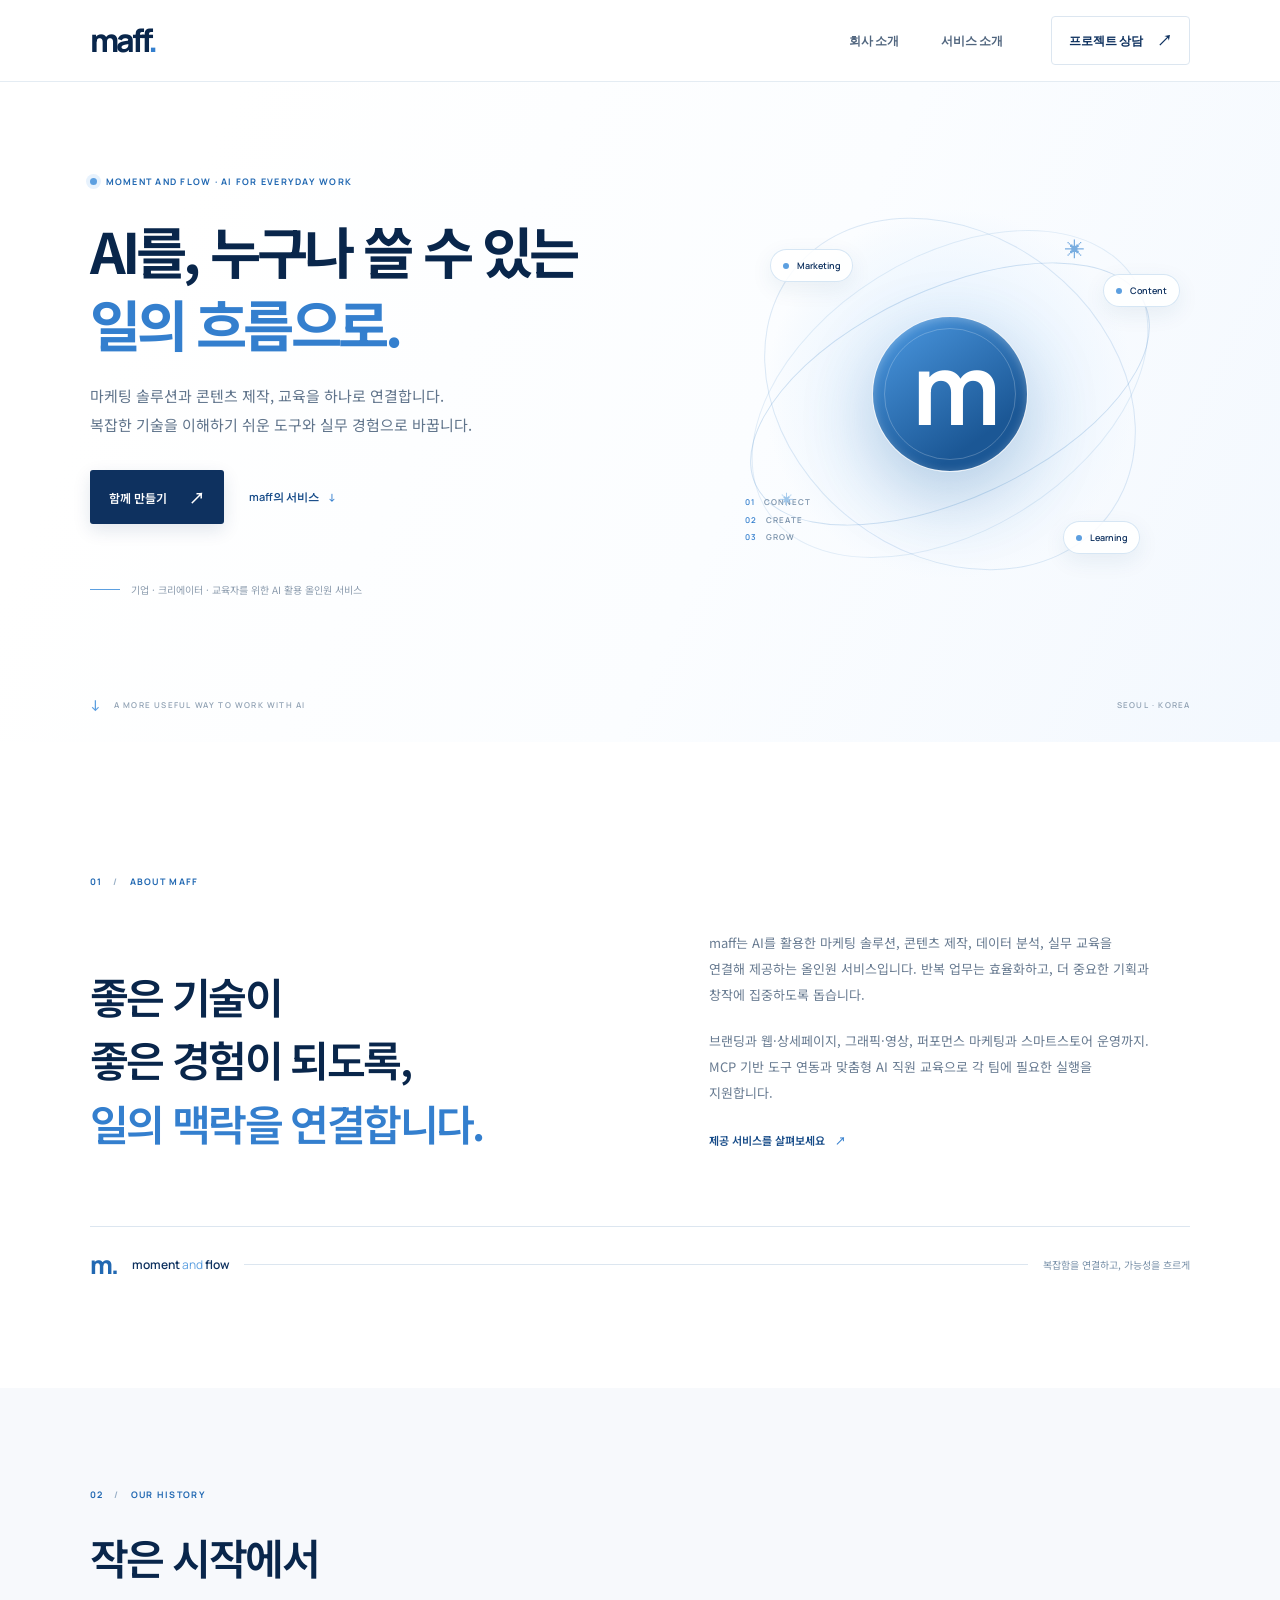
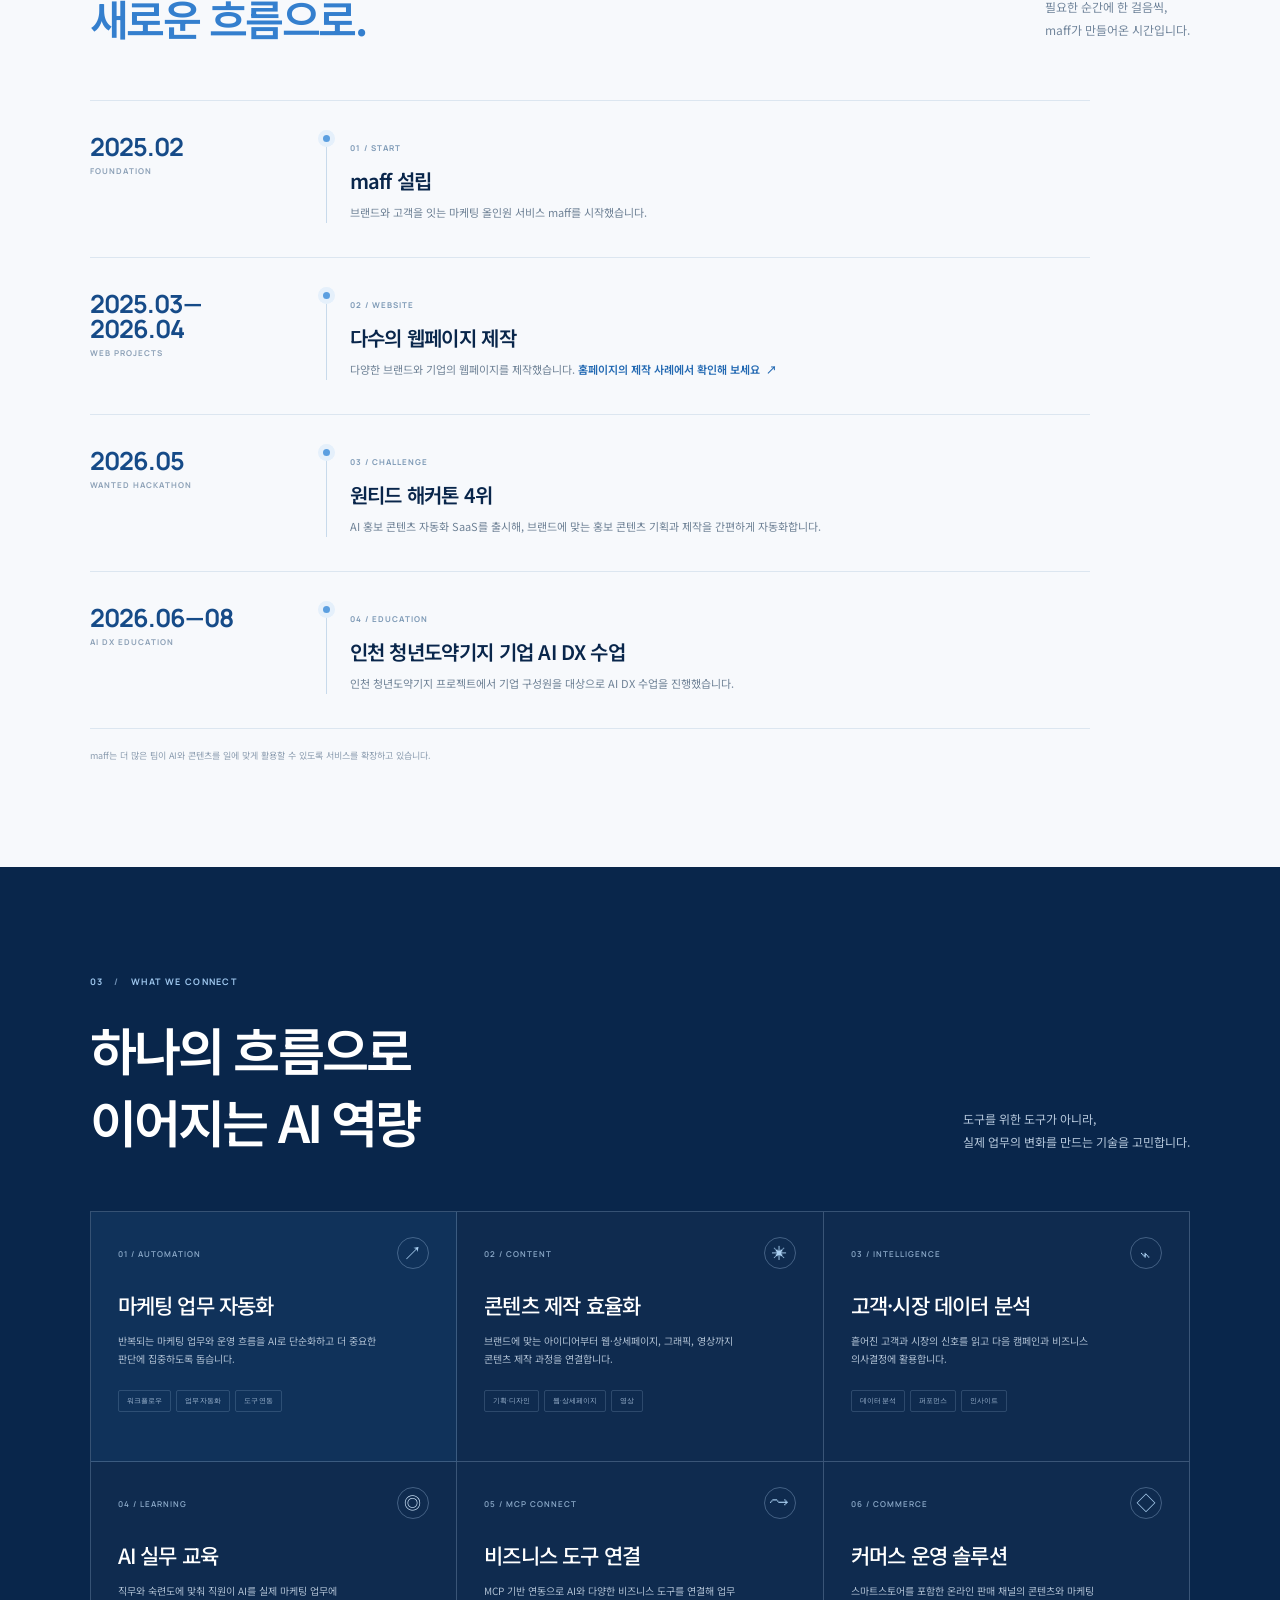
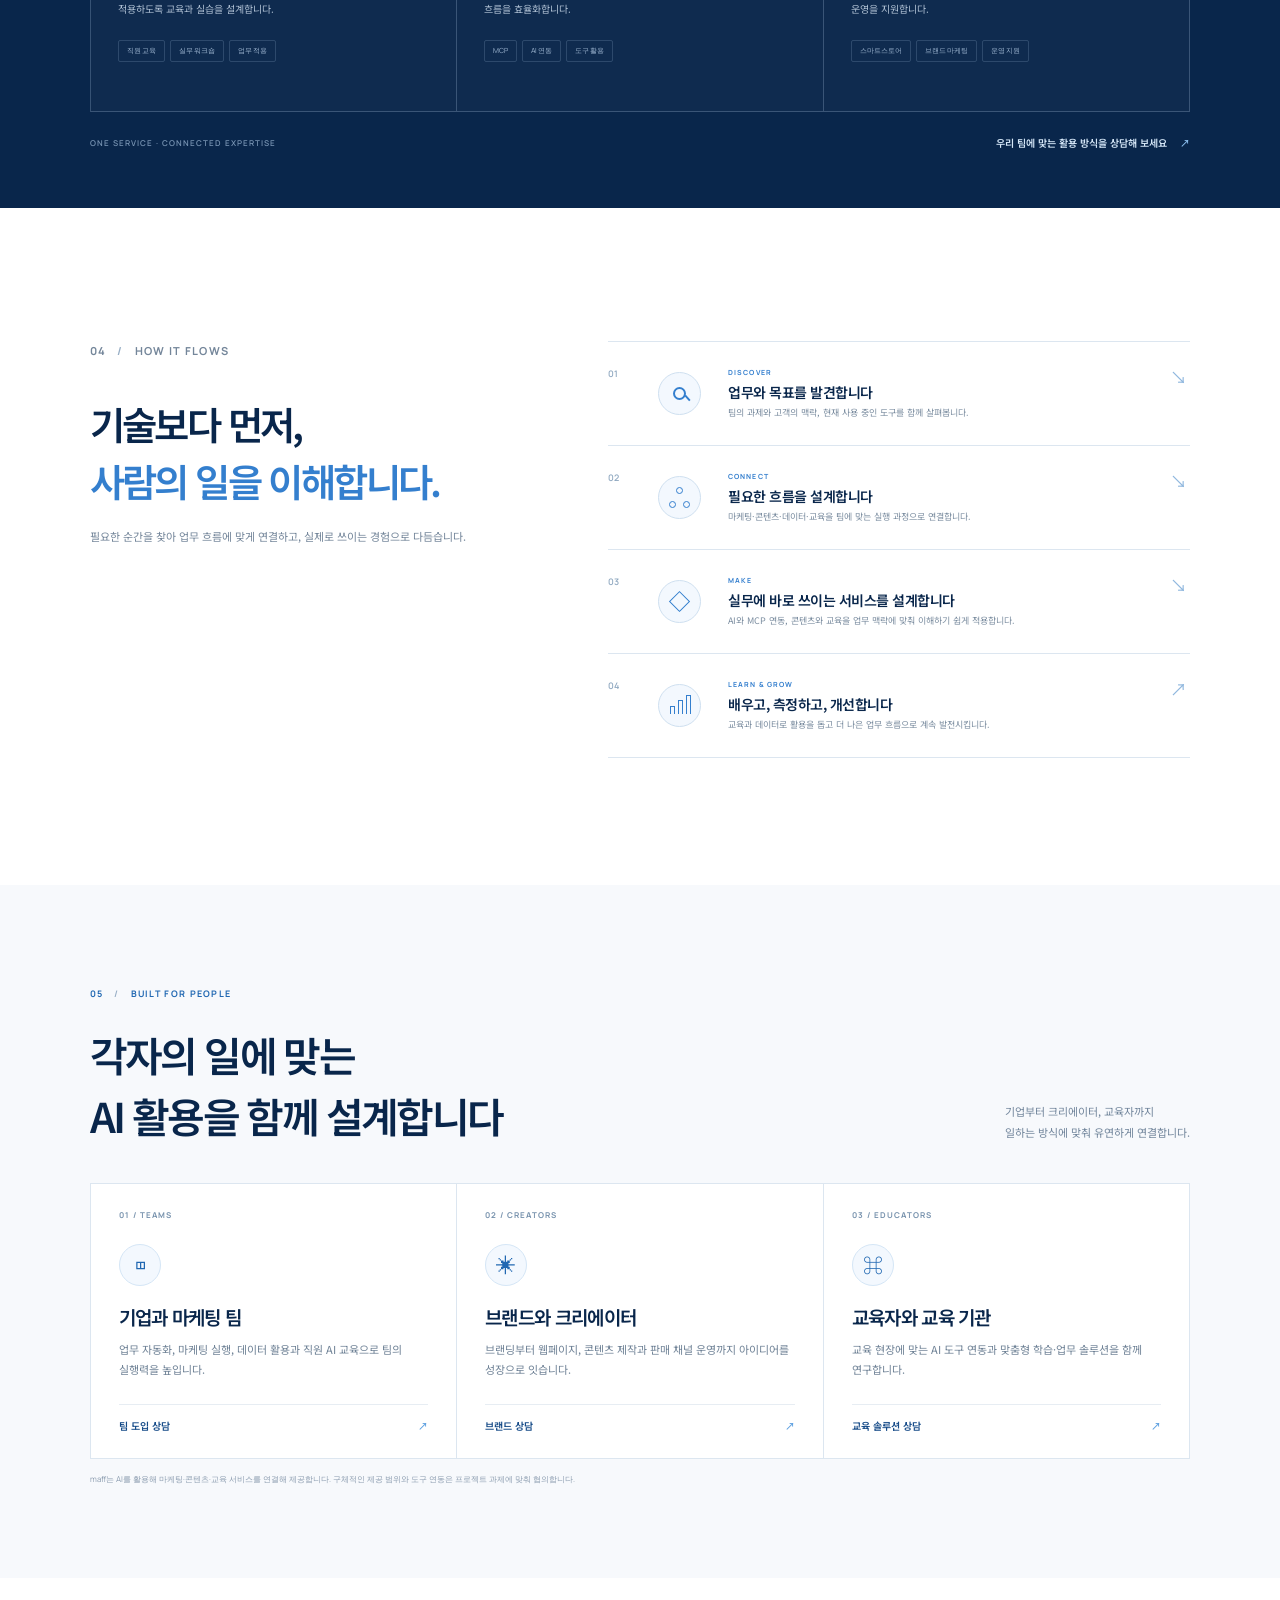
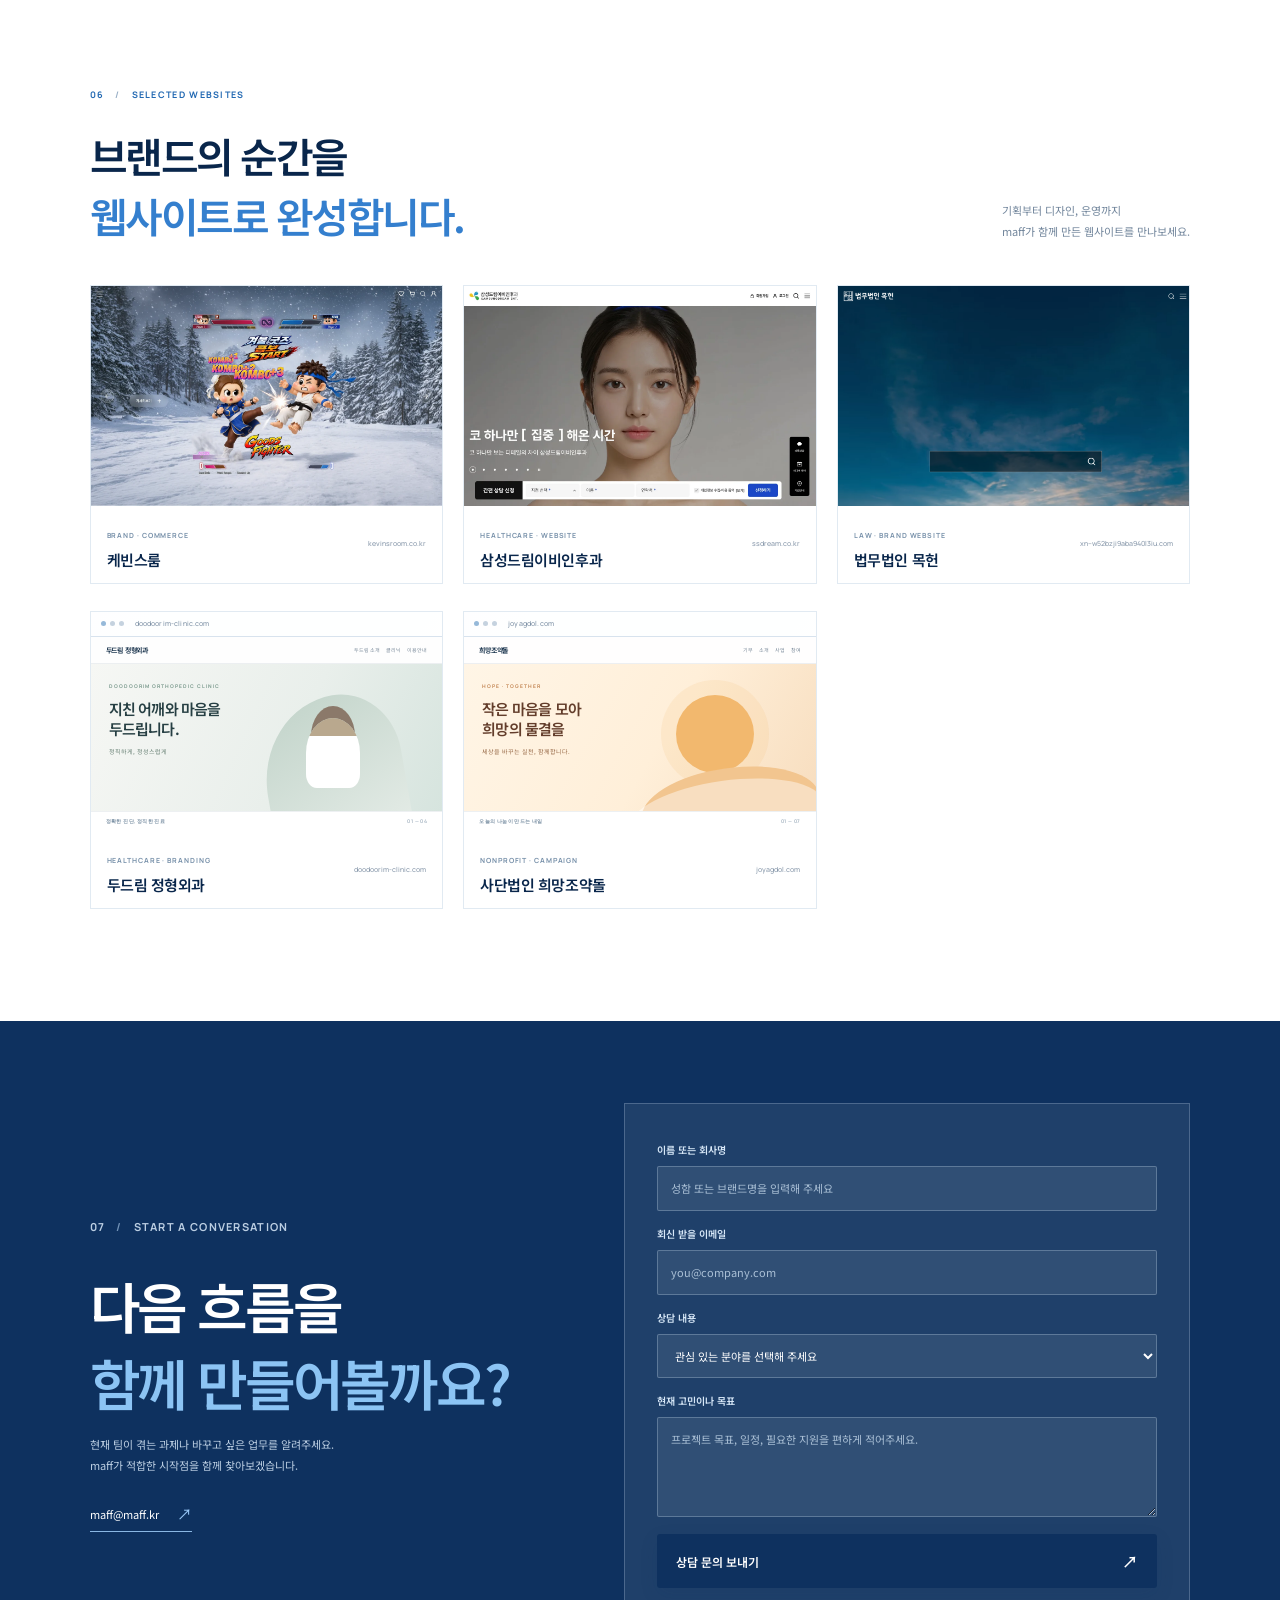
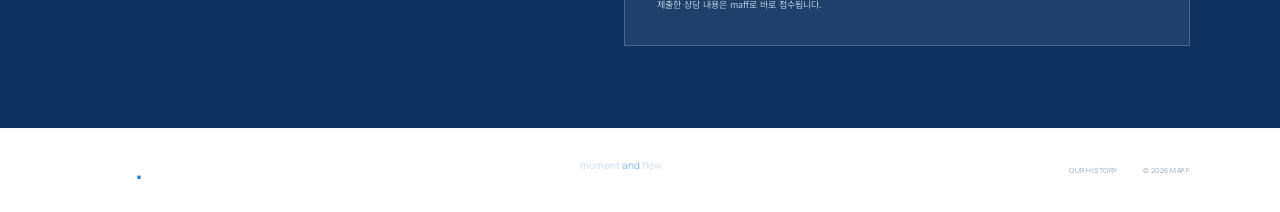
==== commit 912acfe6: "Add AI DX education milestone" ====
--- a/index.html
+++ b/index.html
@@ -66,16 +66,20 @@
         </div>
         <ol class="timeline">
           <li class="timeline-item">
-            <div class="timeline-date"><span>2025</span><small>FEBRUARY</small></div>
+            <div class="timeline-date"><span>2025.02</span><small>FOUNDATION</small></div>
             <div class="timeline-content"><span class="timeline-index">01 / START</span><h3>maff 설립</h3><p>브랜드와 고객을 잇는 마케팅 올인원 서비스 maff를 시작했습니다.</p></div>
           </li>
           <li class="timeline-item">
-            <div class="timeline-date"><span>2025</span><small>WEB PROJECTS</small></div>
+            <div class="timeline-date"><span>2025.03—2026.04</span><small>WEB PROJECTS</small></div>
             <div class="timeline-content"><span class="timeline-index">02 / WEBSITE</span><h3>다수의 웹페이지 제작</h3><p>다양한 브랜드와 기업의 웹페이지를 제작했습니다. <a class="timeline-link" href="#work">홈페이지의 제작 사례에서 확인해 보세요 <span aria-hidden="true">↗</span></a></p></div>
           </li>
           <li class="timeline-item">
-            <div class="timeline-date"><span>2026</span><small>WANTED HACKATHON</small></div>
+            <div class="timeline-date"><span>2026.05</span><small>WANTED HACKATHON</small></div>
             <div class="timeline-content"><span class="timeline-index">03 / CHALLENGE</span><h3>원티드 해커톤 4위</h3><p>AI 홍보 콘텐츠 자동화 SaaS를 출시해, 브랜드에 맞는 홍보 콘텐츠 기획과 제작을 간편하게 자동화합니다.</p></div>
+          </li>
+          <li class="timeline-item">
+            <div class="timeline-date"><span>2026.06—08</span><small>AI DX EDUCATION</small></div>
+            <div class="timeline-content"><span class="timeline-index">04 / EDUCATION</span><h3>인천 청년도약기지 기업 AI DX 수업</h3><p>인천 청년도약기지 프로젝트에서 기업 구성원을 대상으로 AI DX 수업을 진행했습니다.</p></div>
           </li>
         </ol>
         <p class="history-note">maff는 더 많은 팀이 AI와 콘텐츠를 일에 맞게 활용할 수 있도록 서비스를 확장하고 있습니다.</p>
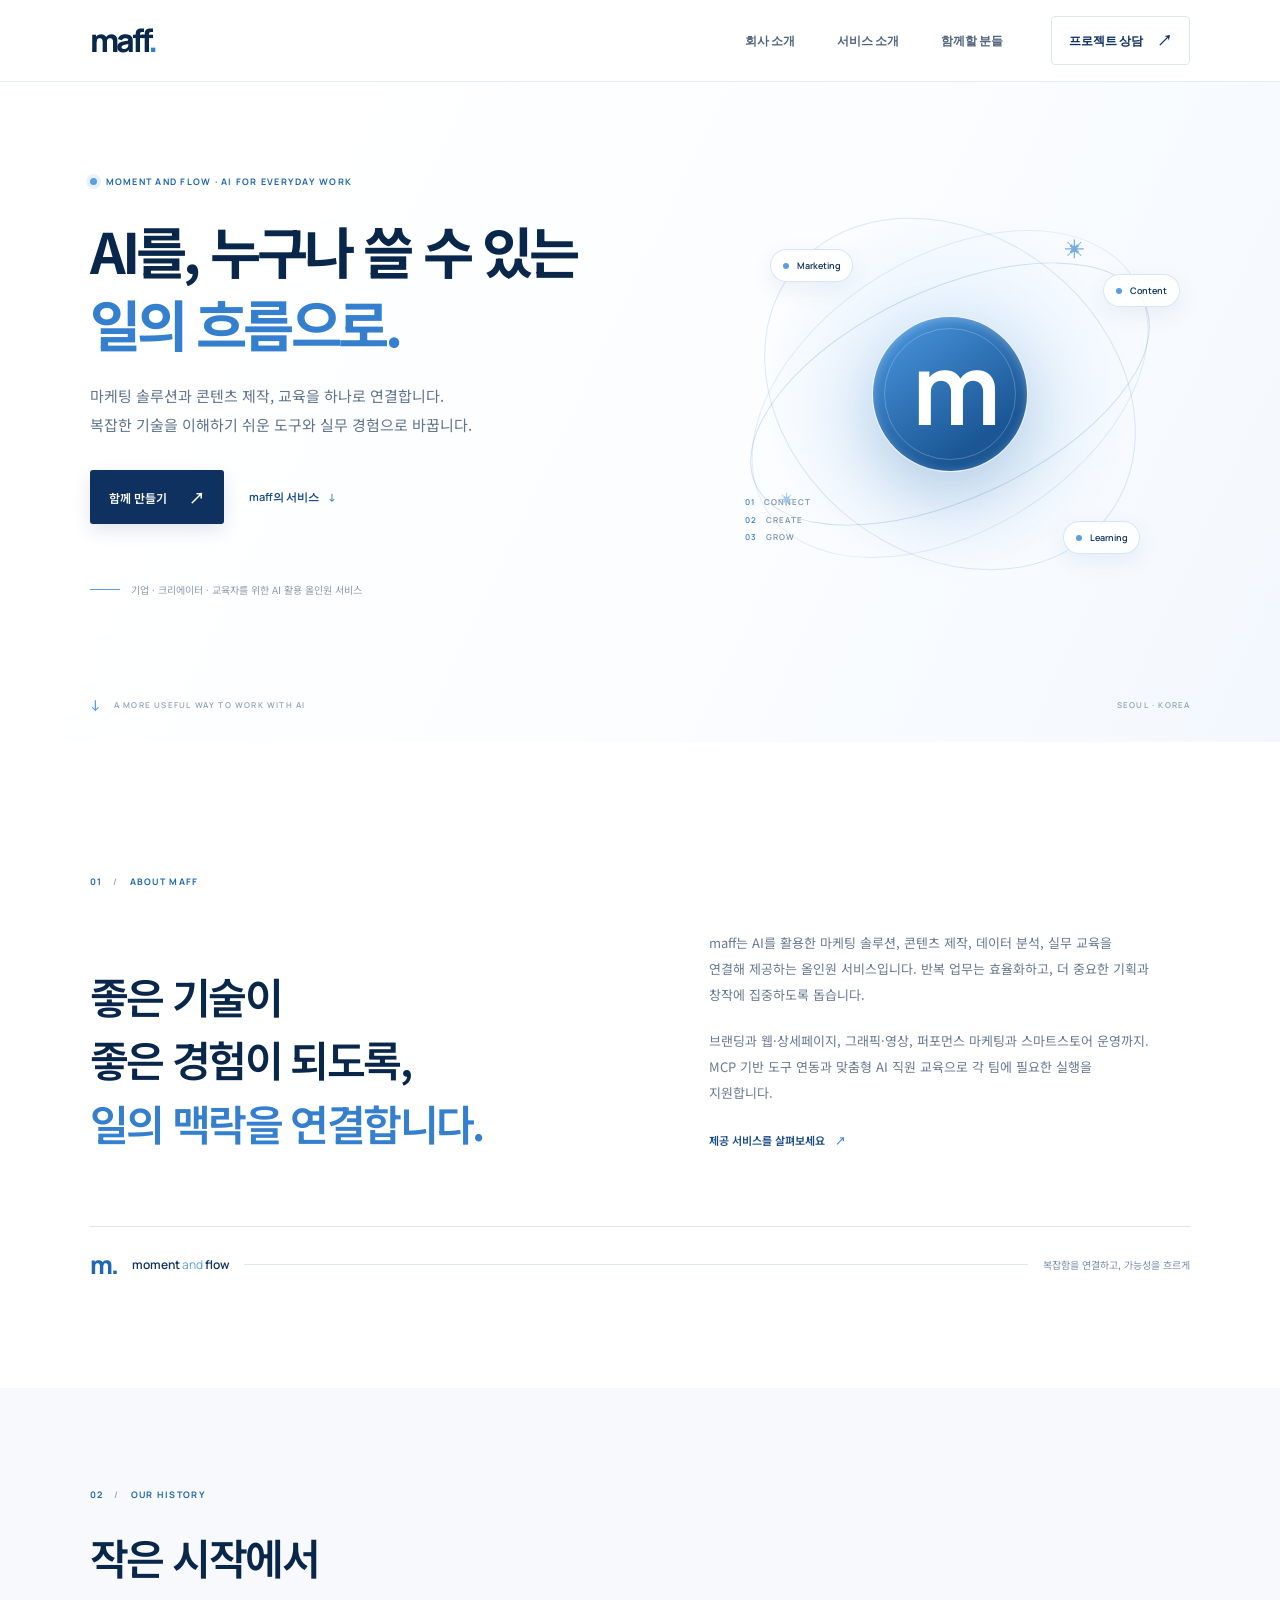
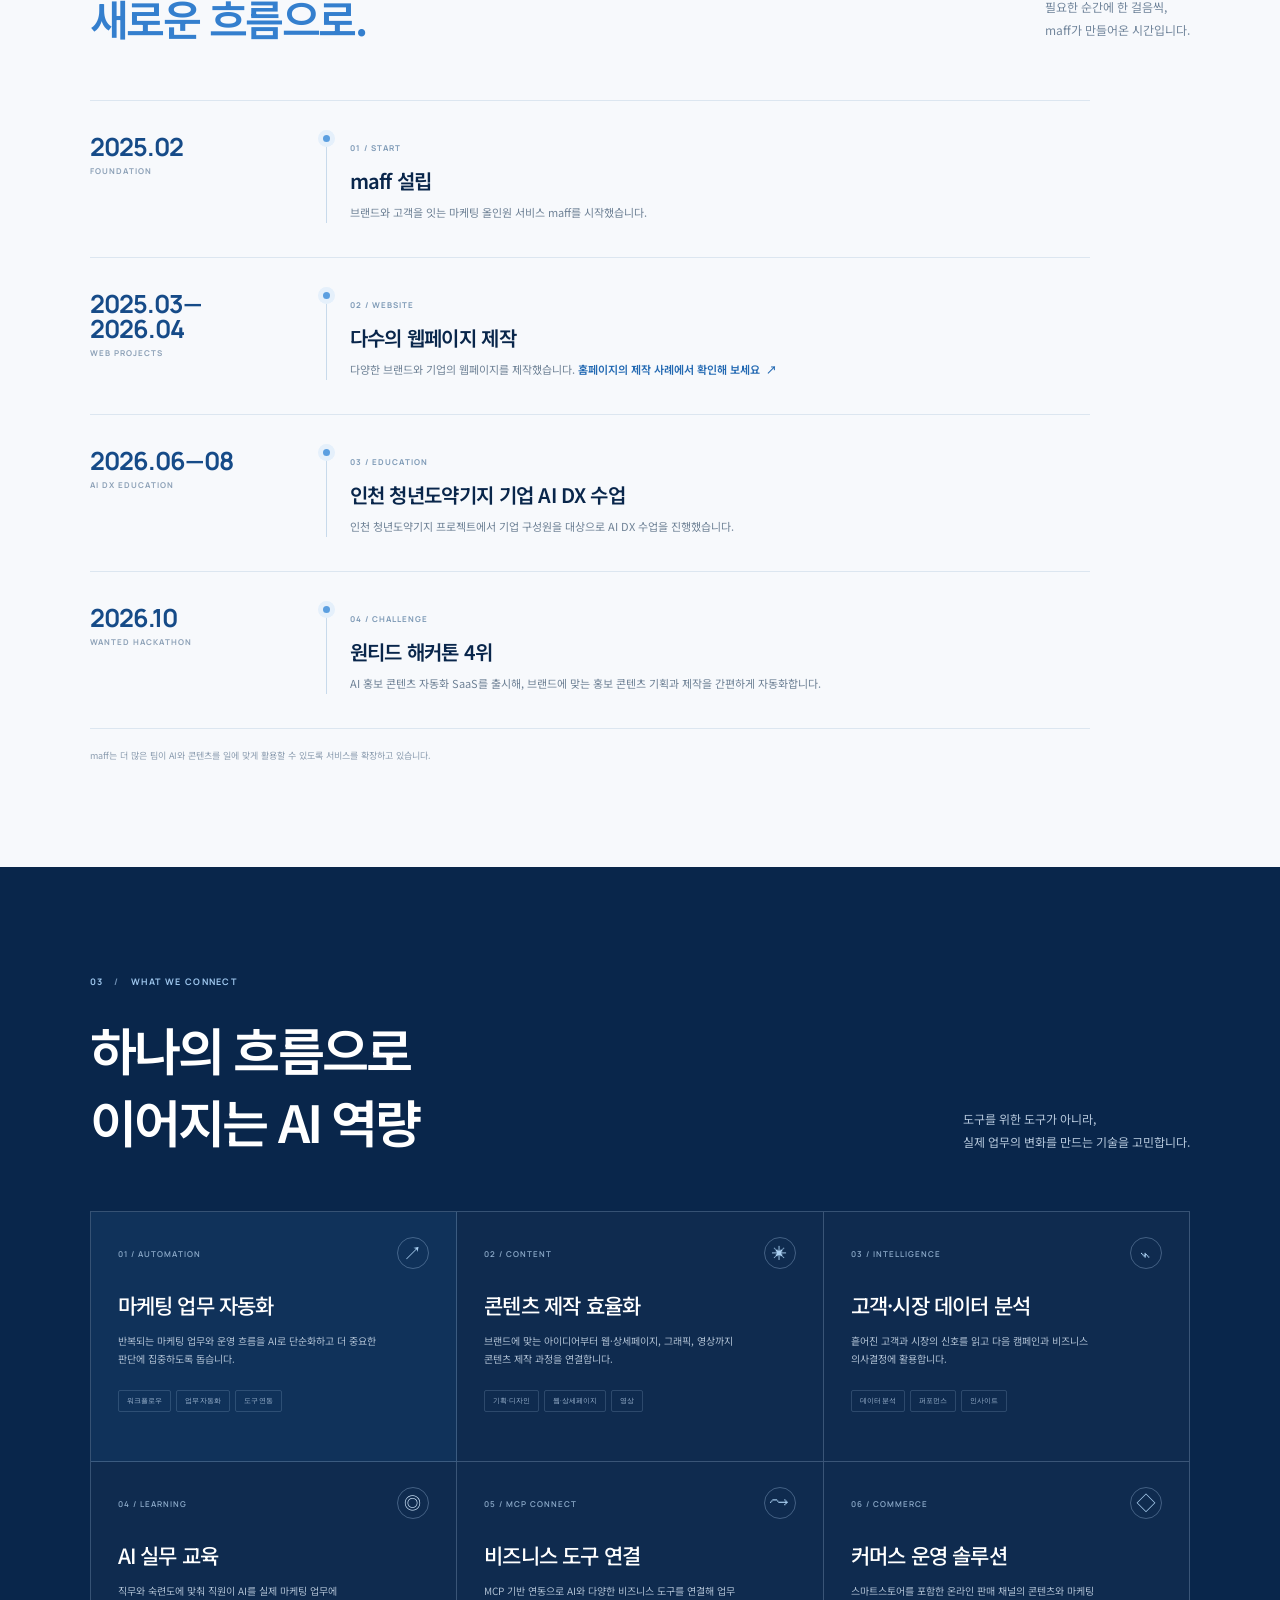
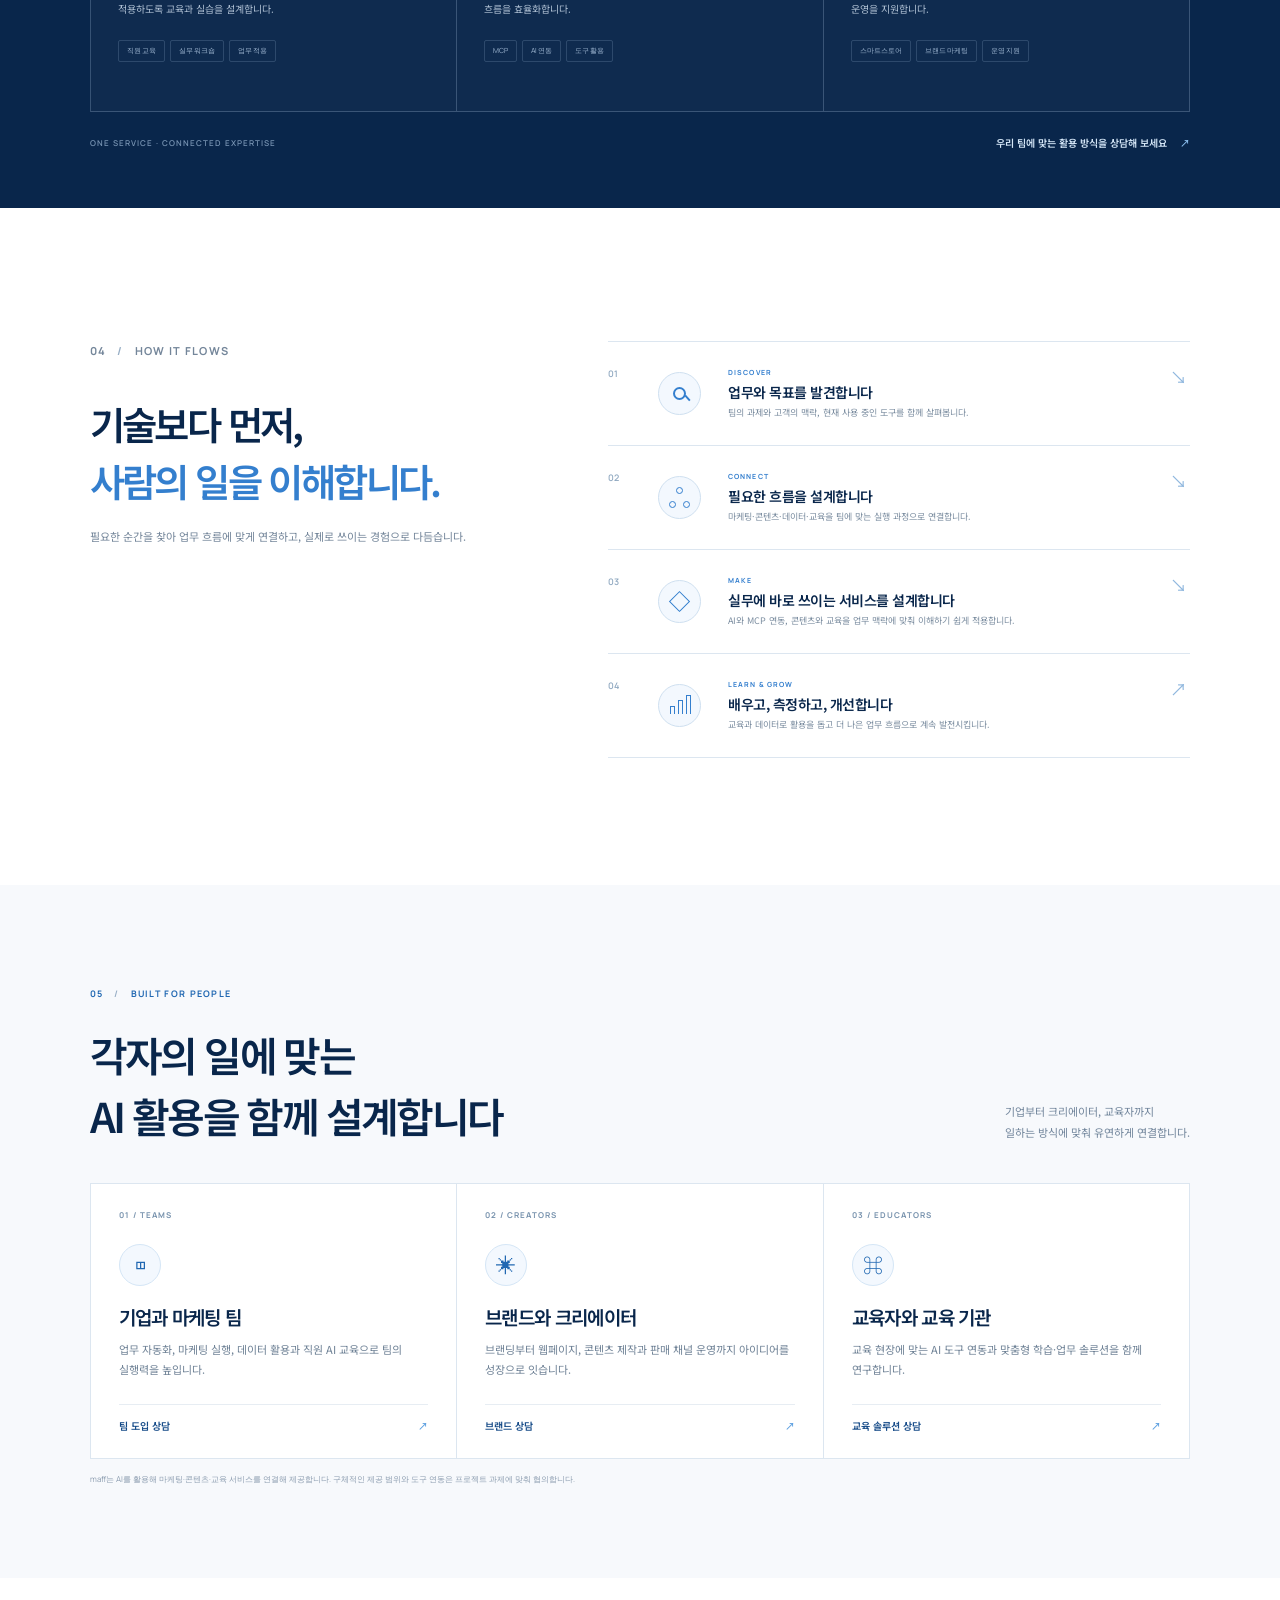
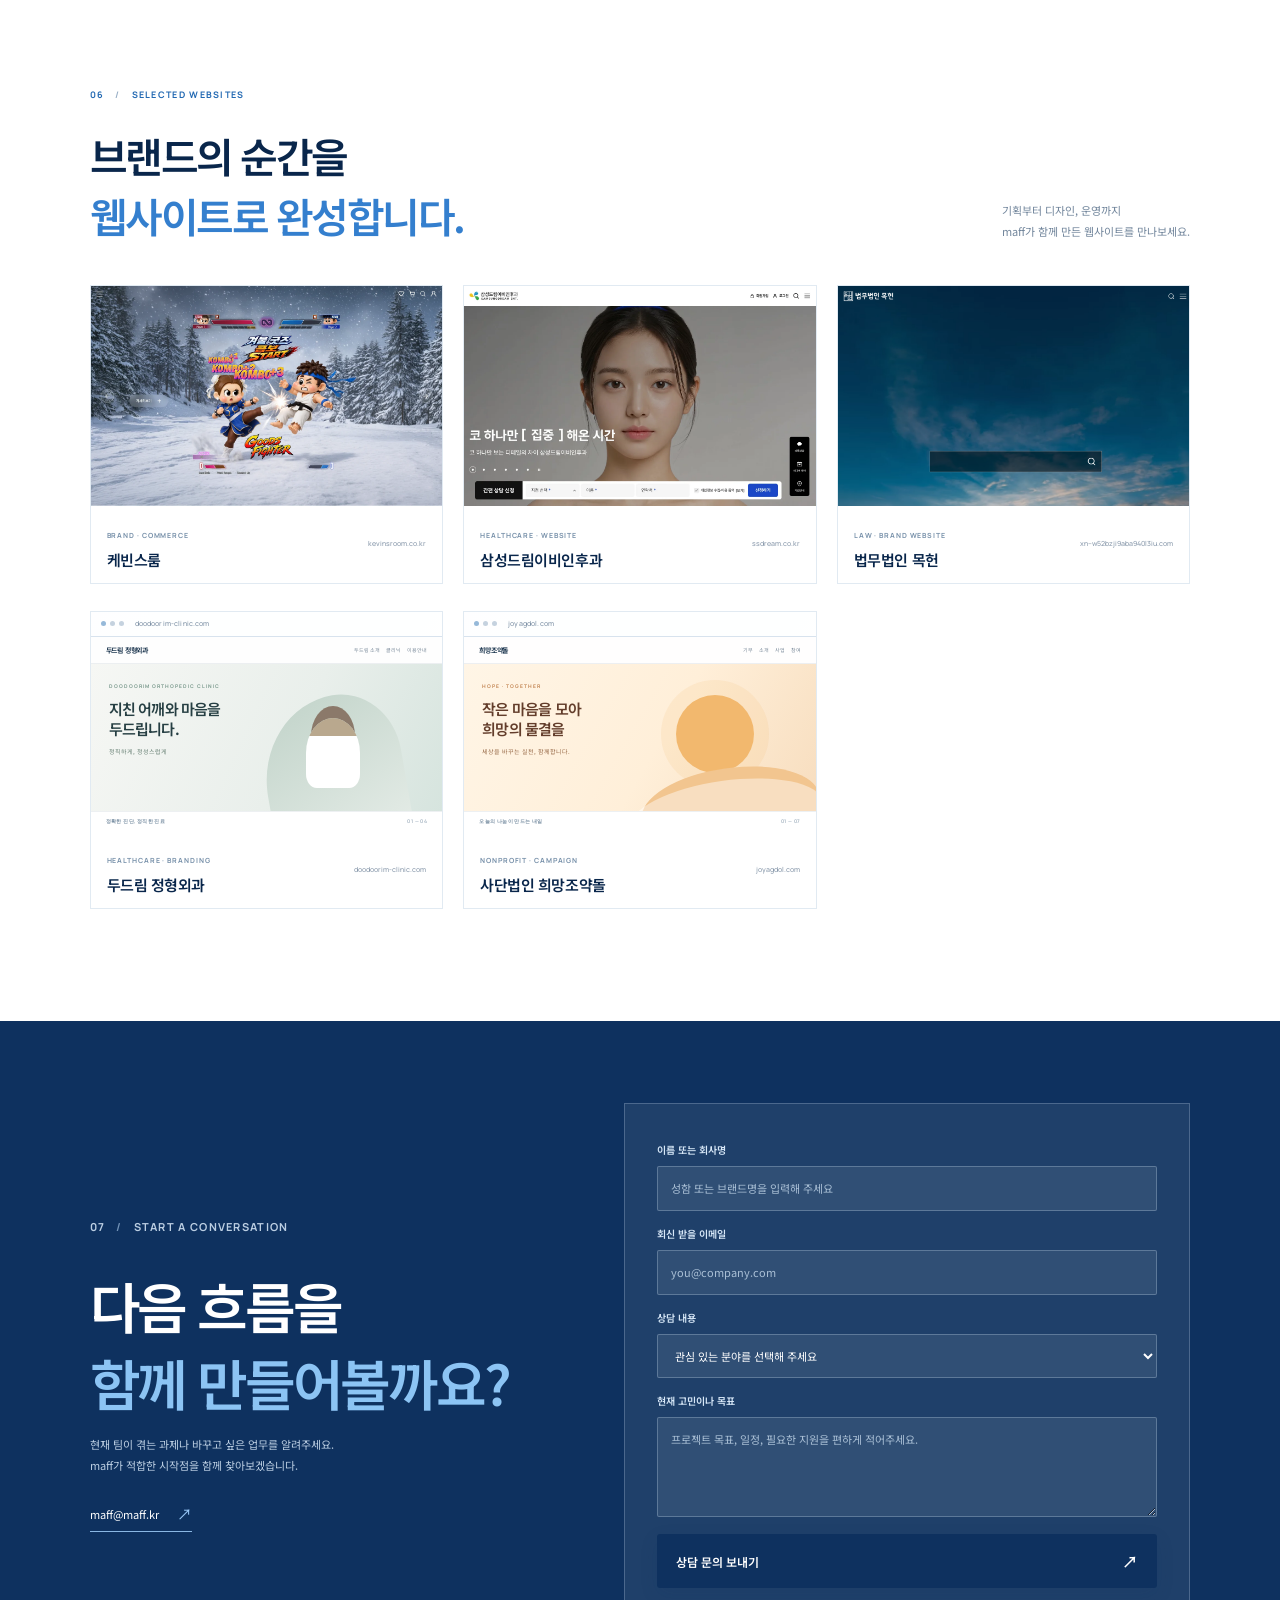
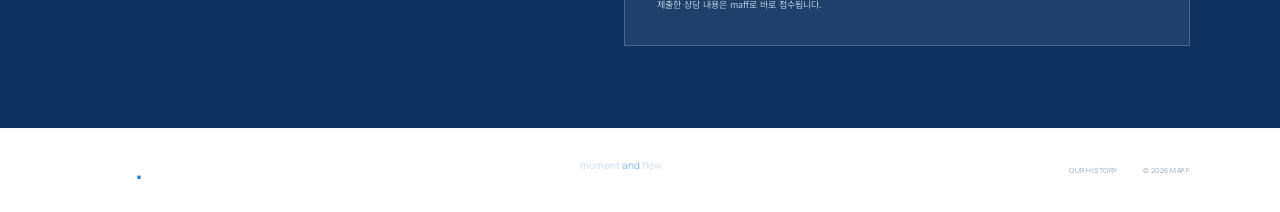
==== commit ea7c69d7: "Update timeline and restore audience nav" ====
--- a/index.html
+++ b/index.html
@@ -21,7 +21,7 @@
       <a class="wordmark" href="#top" aria-label="maff 홈">maff<span class="wordmark-dot">.</span></a>
       <button class="menu-toggle" type="button" aria-label="메뉴 열기" aria-expanded="false" aria-controls="primary-nav"><span></span><span></span></button>
       <nav class="primary-nav" id="primary-nav" aria-label="주요 메뉴">
-        <a href="#about">회사 소개</a><a href="#capabilities">서비스 소개</a>
+        <a href="#about">회사 소개</a><a href="#capabilities">서비스 소개</a><a href="#audience">함께할 분들</a>
         <a class="nav-cta" href="#contact">프로젝트 상담 <span>↗</span></a>
       </nav>
     </div>
@@ -74,12 +74,12 @@
             <div class="timeline-content"><span class="timeline-index">02 / WEBSITE</span><h3>다수의 웹페이지 제작</h3><p>다양한 브랜드와 기업의 웹페이지를 제작했습니다. <a class="timeline-link" href="#work">홈페이지의 제작 사례에서 확인해 보세요 <span aria-hidden="true">↗</span></a></p></div>
           </li>
           <li class="timeline-item">
-            <div class="timeline-date"><span>2026.05</span><small>WANTED HACKATHON</small></div>
-            <div class="timeline-content"><span class="timeline-index">03 / CHALLENGE</span><h3>원티드 해커톤 4위</h3><p>AI 홍보 콘텐츠 자동화 SaaS를 출시해, 브랜드에 맞는 홍보 콘텐츠 기획과 제작을 간편하게 자동화합니다.</p></div>
+            <div class="timeline-date"><span>2026.06—08</span><small>AI DX EDUCATION</small></div>
+            <div class="timeline-content"><span class="timeline-index">03 / EDUCATION</span><h3>인천 청년도약기지 기업 AI DX 수업</h3><p>인천 청년도약기지 프로젝트에서 기업 구성원을 대상으로 AI DX 수업을 진행했습니다.</p></div>
           </li>
           <li class="timeline-item">
-            <div class="timeline-date"><span>2026.06—08</span><small>AI DX EDUCATION</small></div>
-            <div class="timeline-content"><span class="timeline-index">04 / EDUCATION</span><h3>인천 청년도약기지 기업 AI DX 수업</h3><p>인천 청년도약기지 프로젝트에서 기업 구성원을 대상으로 AI DX 수업을 진행했습니다.</p></div>
+            <div class="timeline-date"><span>2026.10</span><small>WANTED HACKATHON</small></div>
+            <div class="timeline-content"><span class="timeline-index">04 / CHALLENGE</span><h3>원티드 해커톤 4위</h3><p>AI 홍보 콘텐츠 자동화 SaaS를 출시해, 브랜드에 맞는 홍보 콘텐츠 기획과 제작을 간편하게 자동화합니다.</p></div>
           </li>
         </ol>
         <p class="history-note">maff는 더 많은 팀이 AI와 콘텐츠를 일에 맞게 활용할 수 있도록 서비스를 확장하고 있습니다.</p>
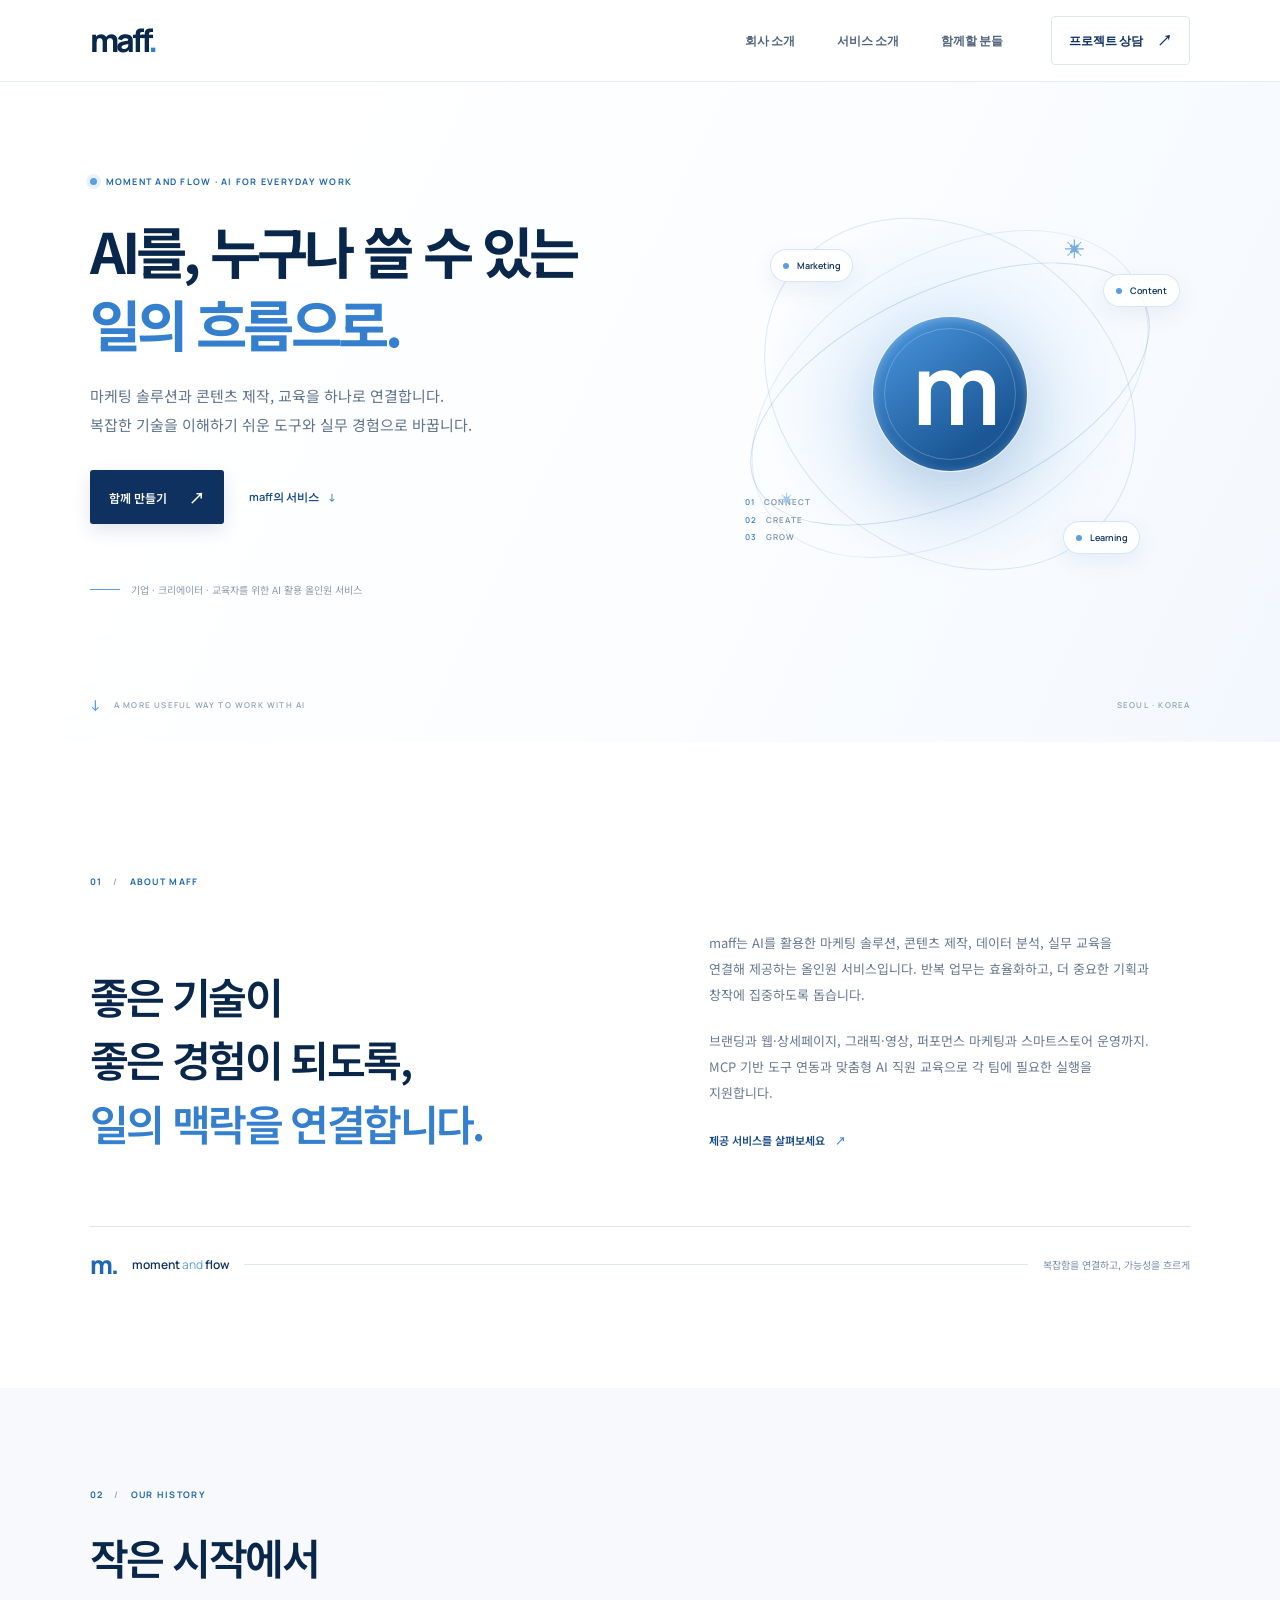
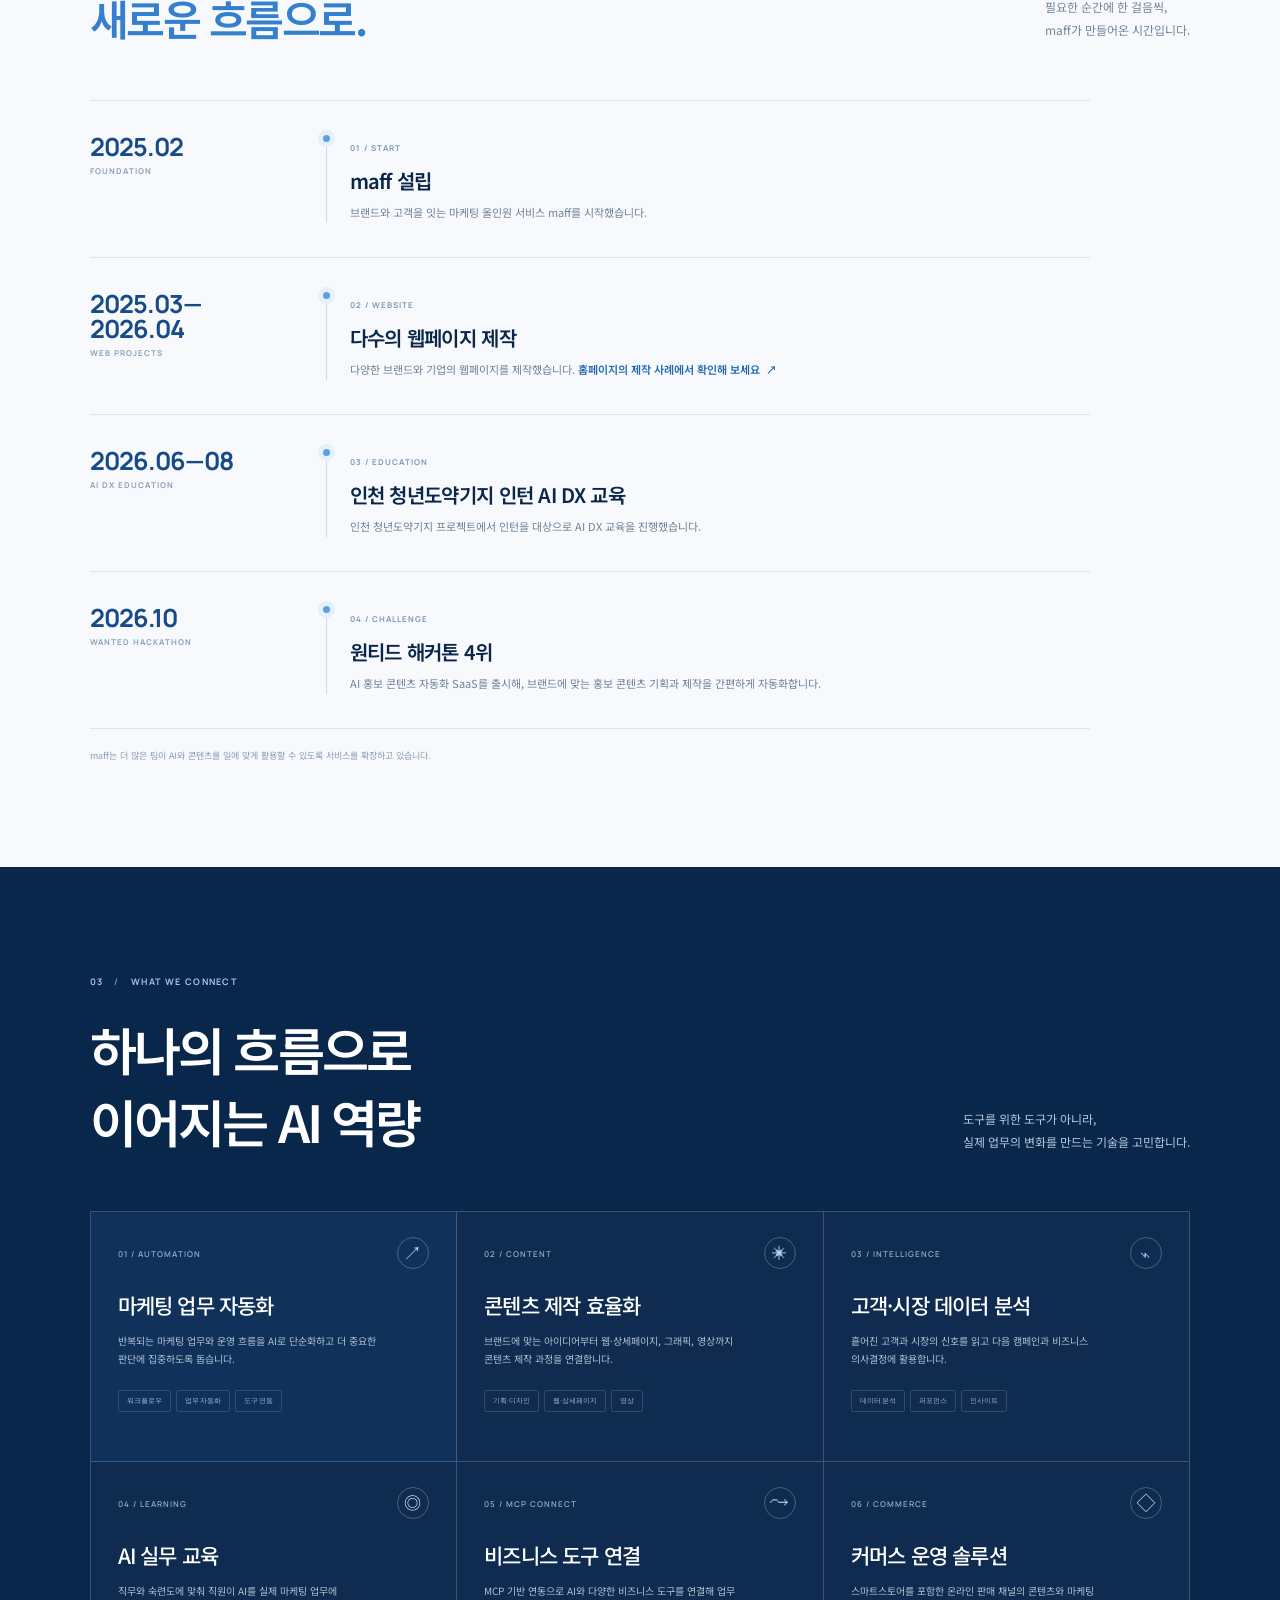
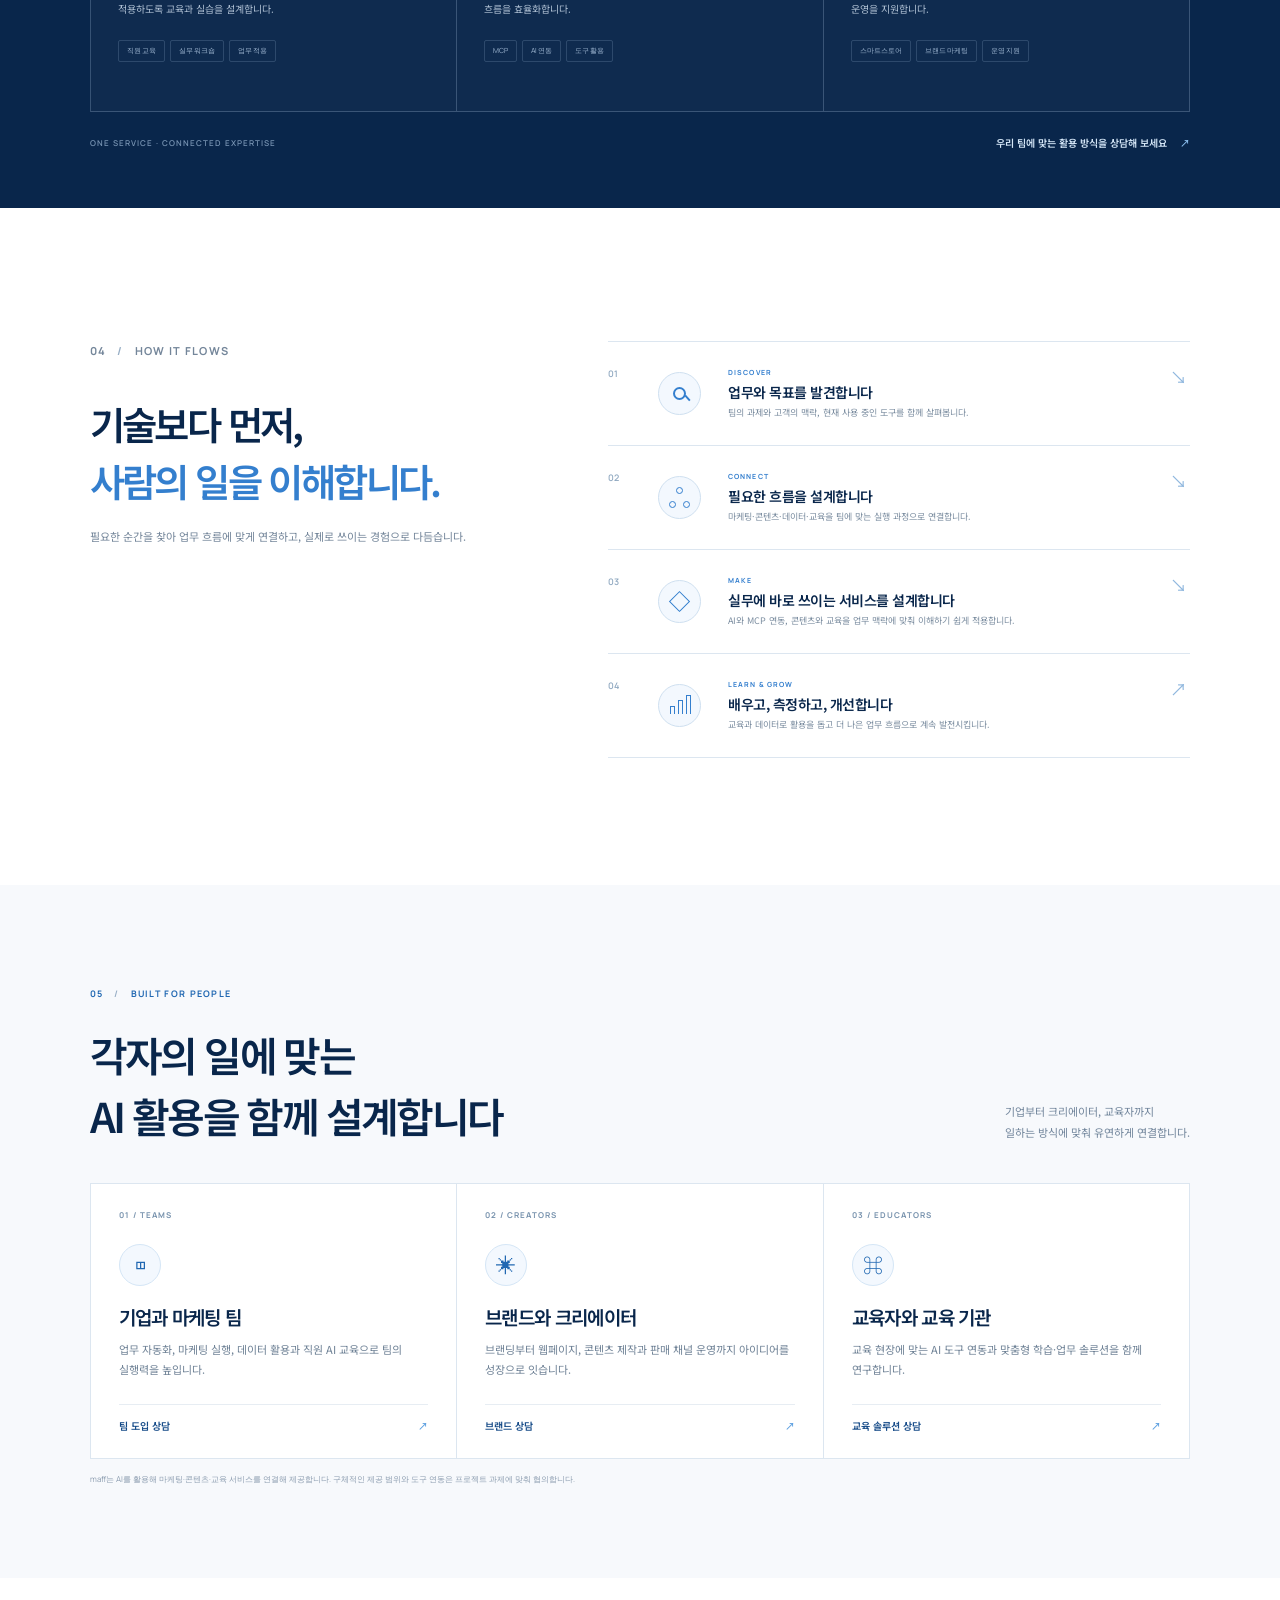
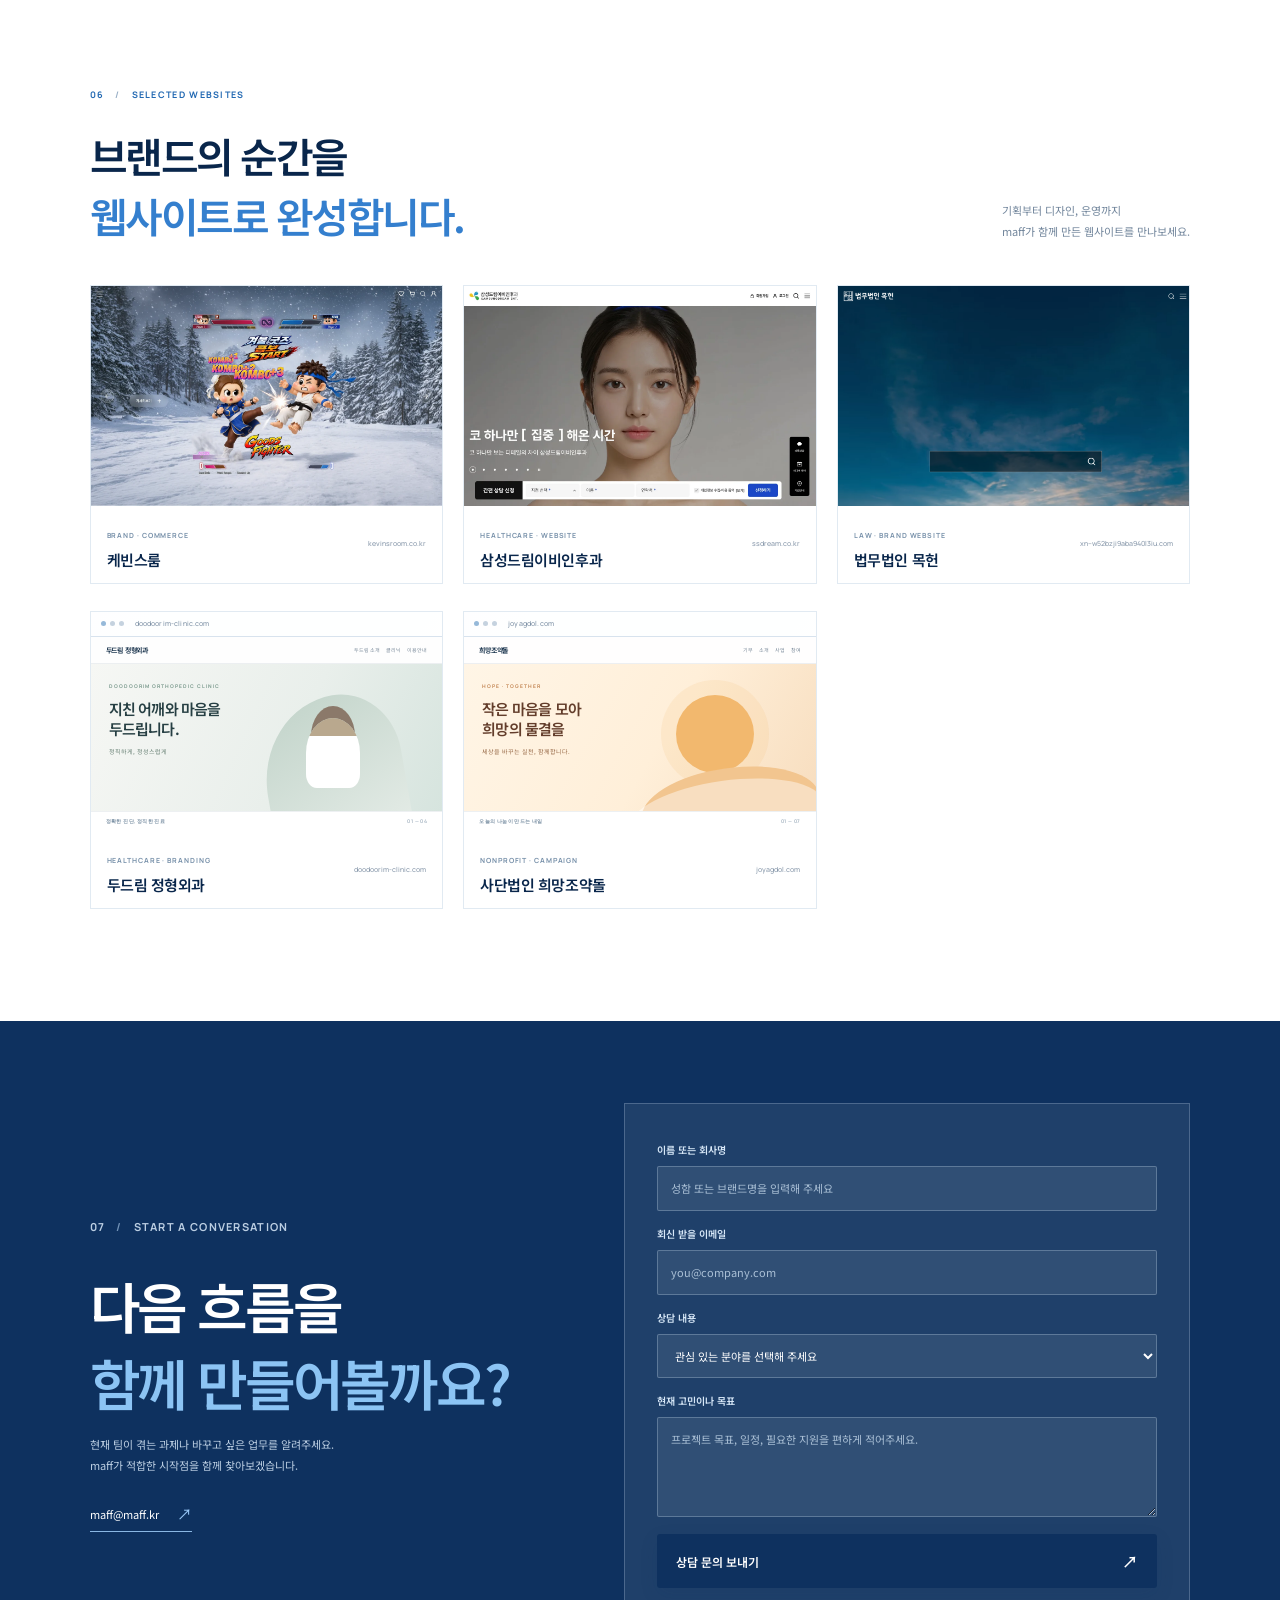
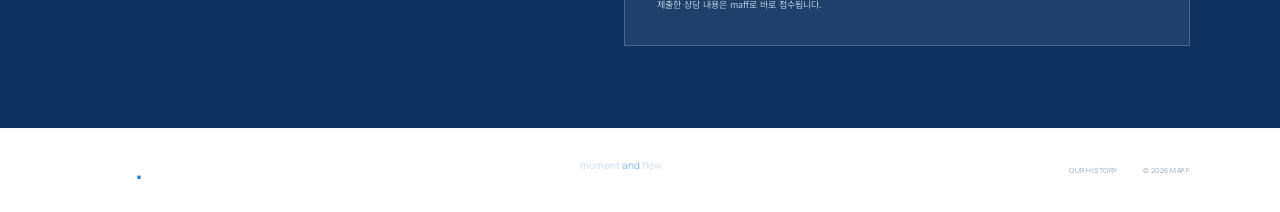
==== commit f9e31c5e: "Correct AI DX education audience to interns" ====
--- a/index.html
+++ b/index.html
@@ -75,7 +75,7 @@
           </li>
           <li class="timeline-item">
             <div class="timeline-date"><span>2026.06—08</span><small>AI DX EDUCATION</small></div>
-            <div class="timeline-content"><span class="timeline-index">03 / EDUCATION</span><h3>인천 청년도약기지 기업 AI DX 수업</h3><p>인천 청년도약기지 프로젝트에서 기업 구성원을 대상으로 AI DX 수업을 진행했습니다.</p></div>
+            <div class="timeline-content"><span class="timeline-index">03 / EDUCATION</span><h3>인천 청년도약기지 인턴 AI DX 교육</h3><p>인천 청년도약기지 프로젝트에서 인턴을 대상으로 AI DX 교육을 진행했습니다.</p></div>
           </li>
           <li class="timeline-item">
             <div class="timeline-date"><span>2026.10</span><small>WANTED HACKATHON</small></div>
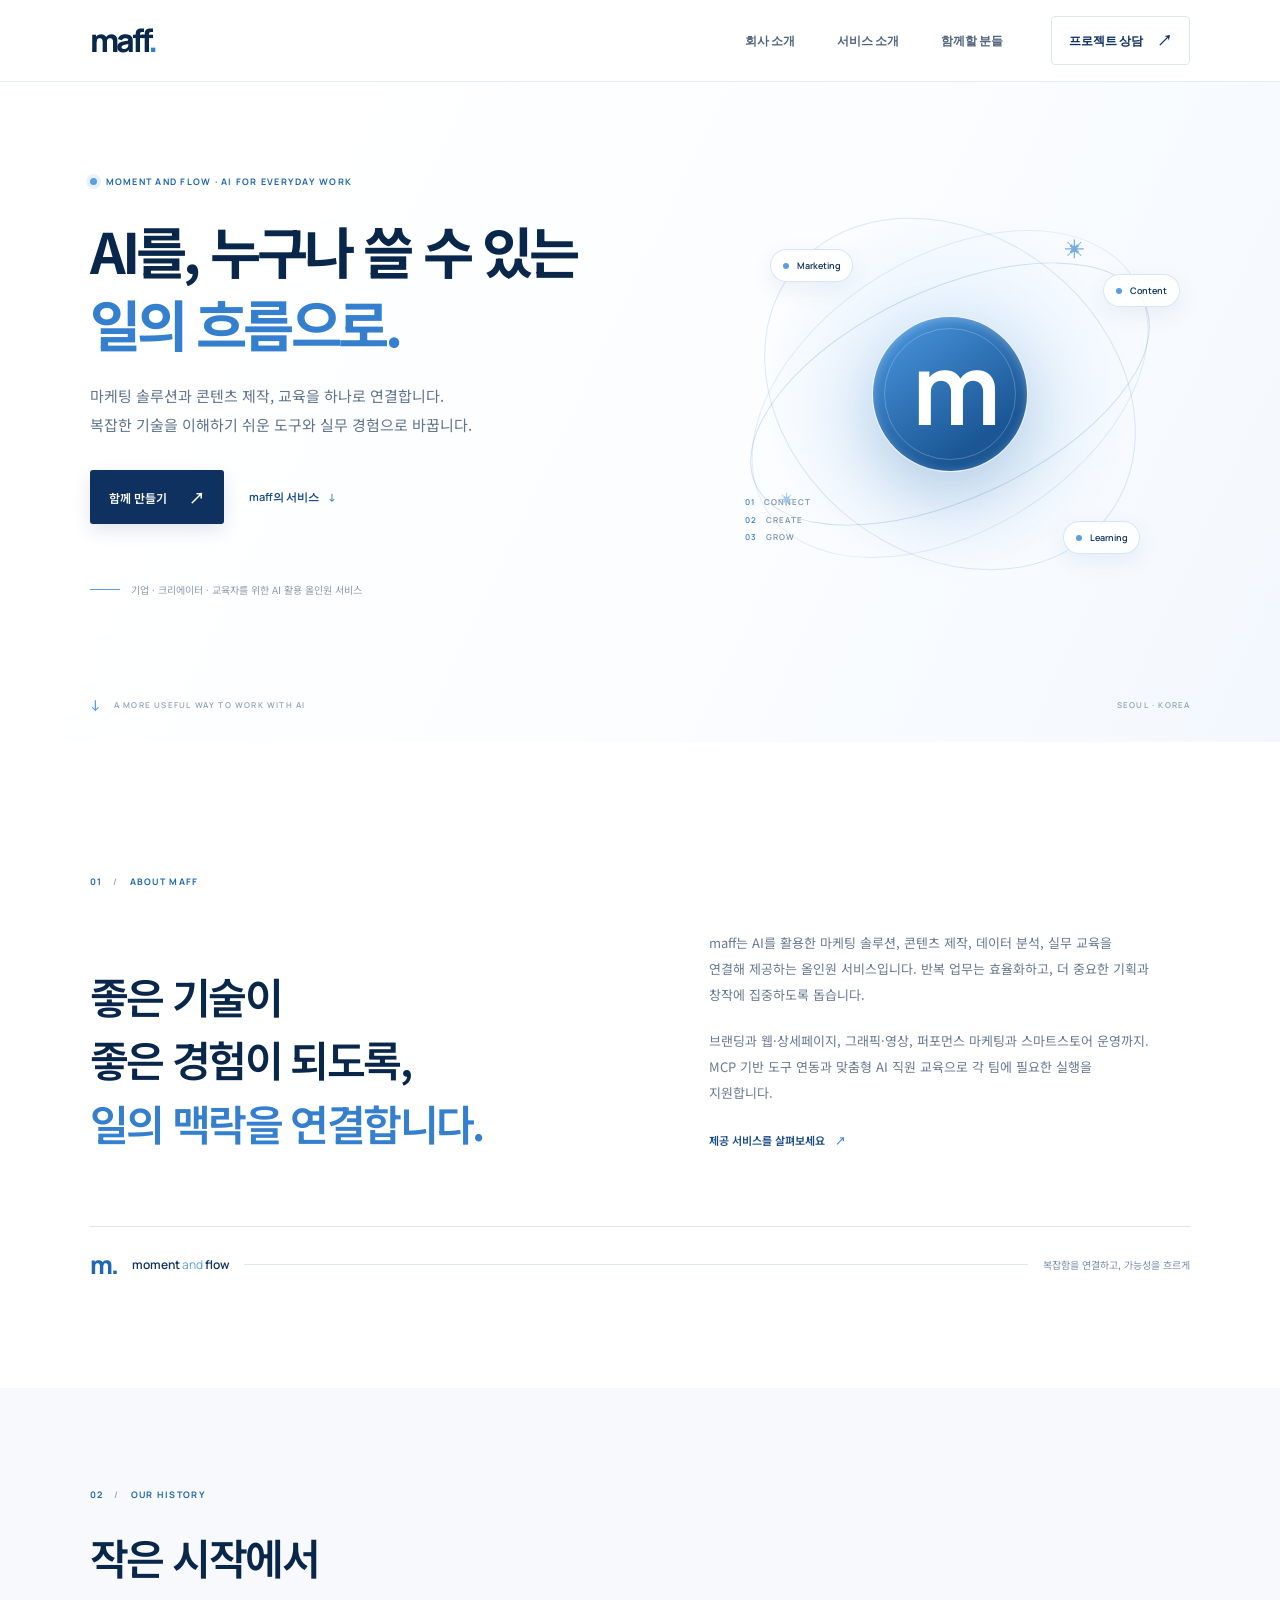
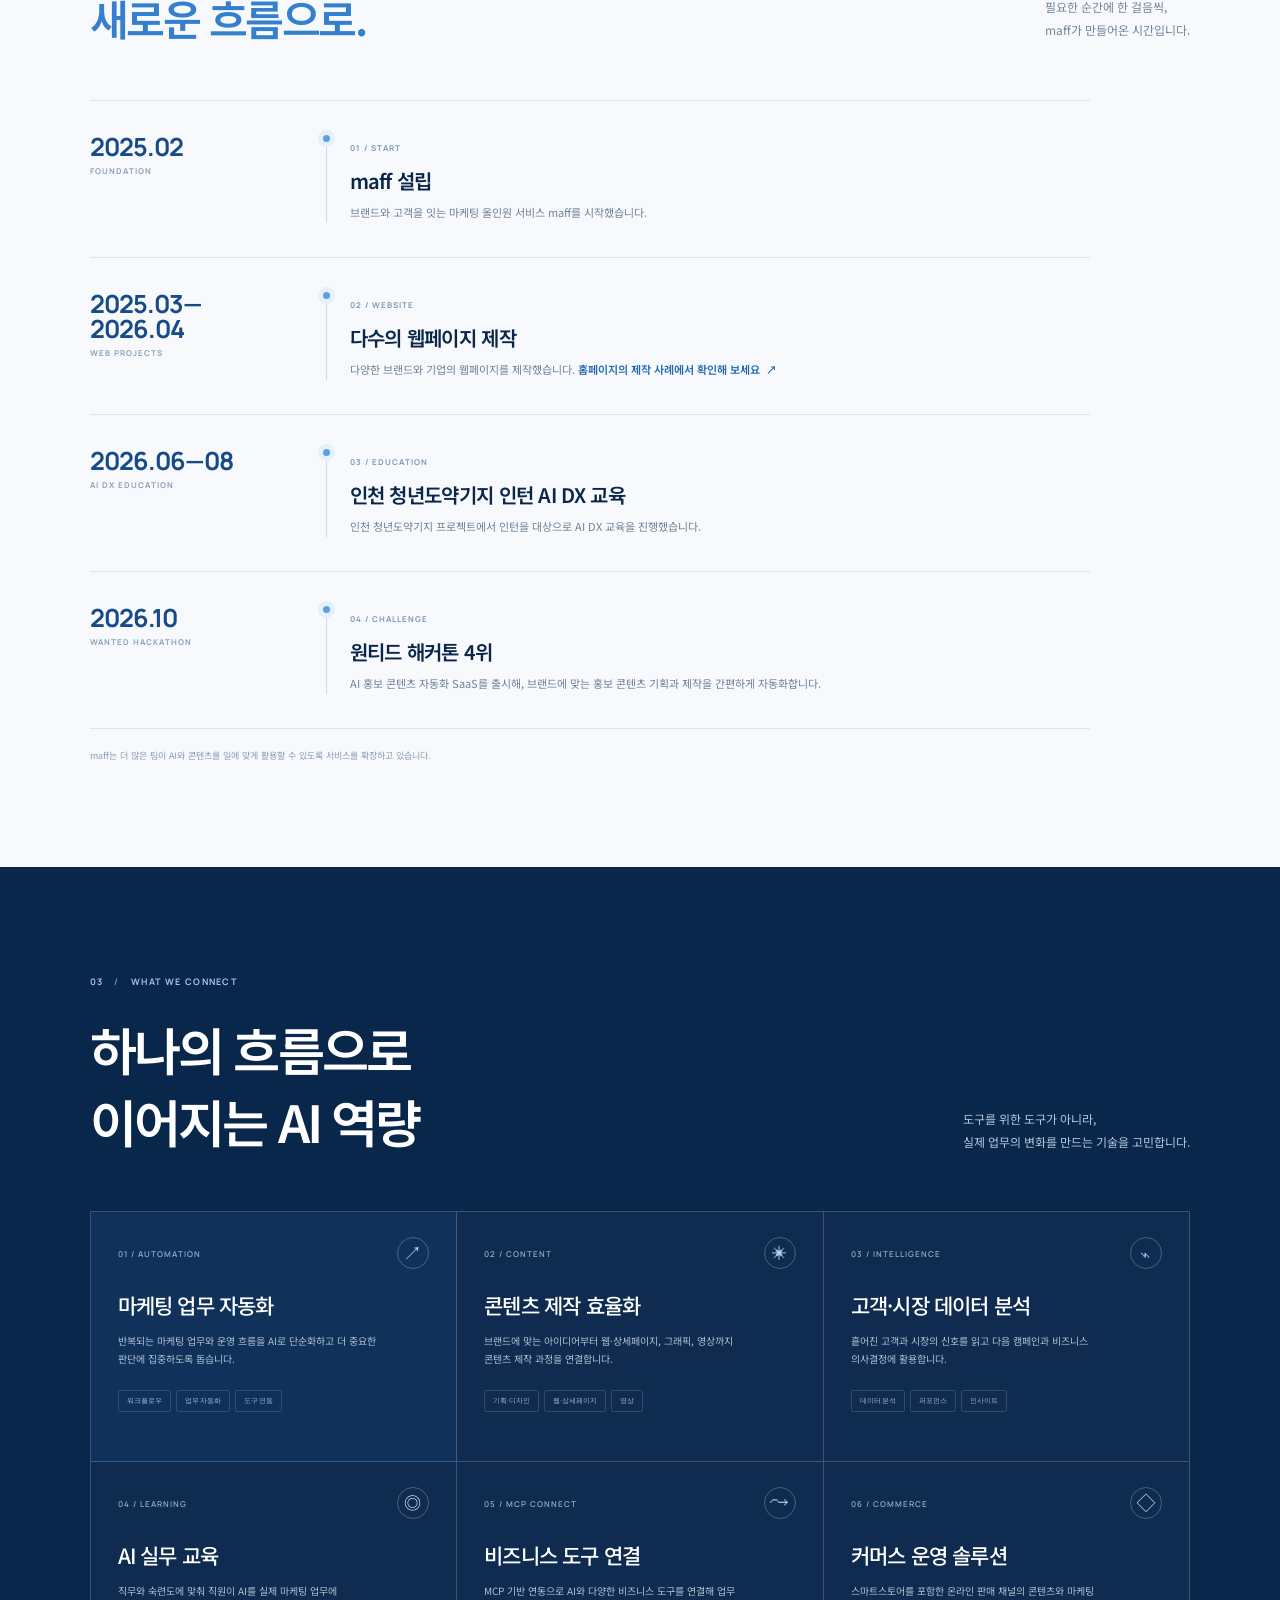
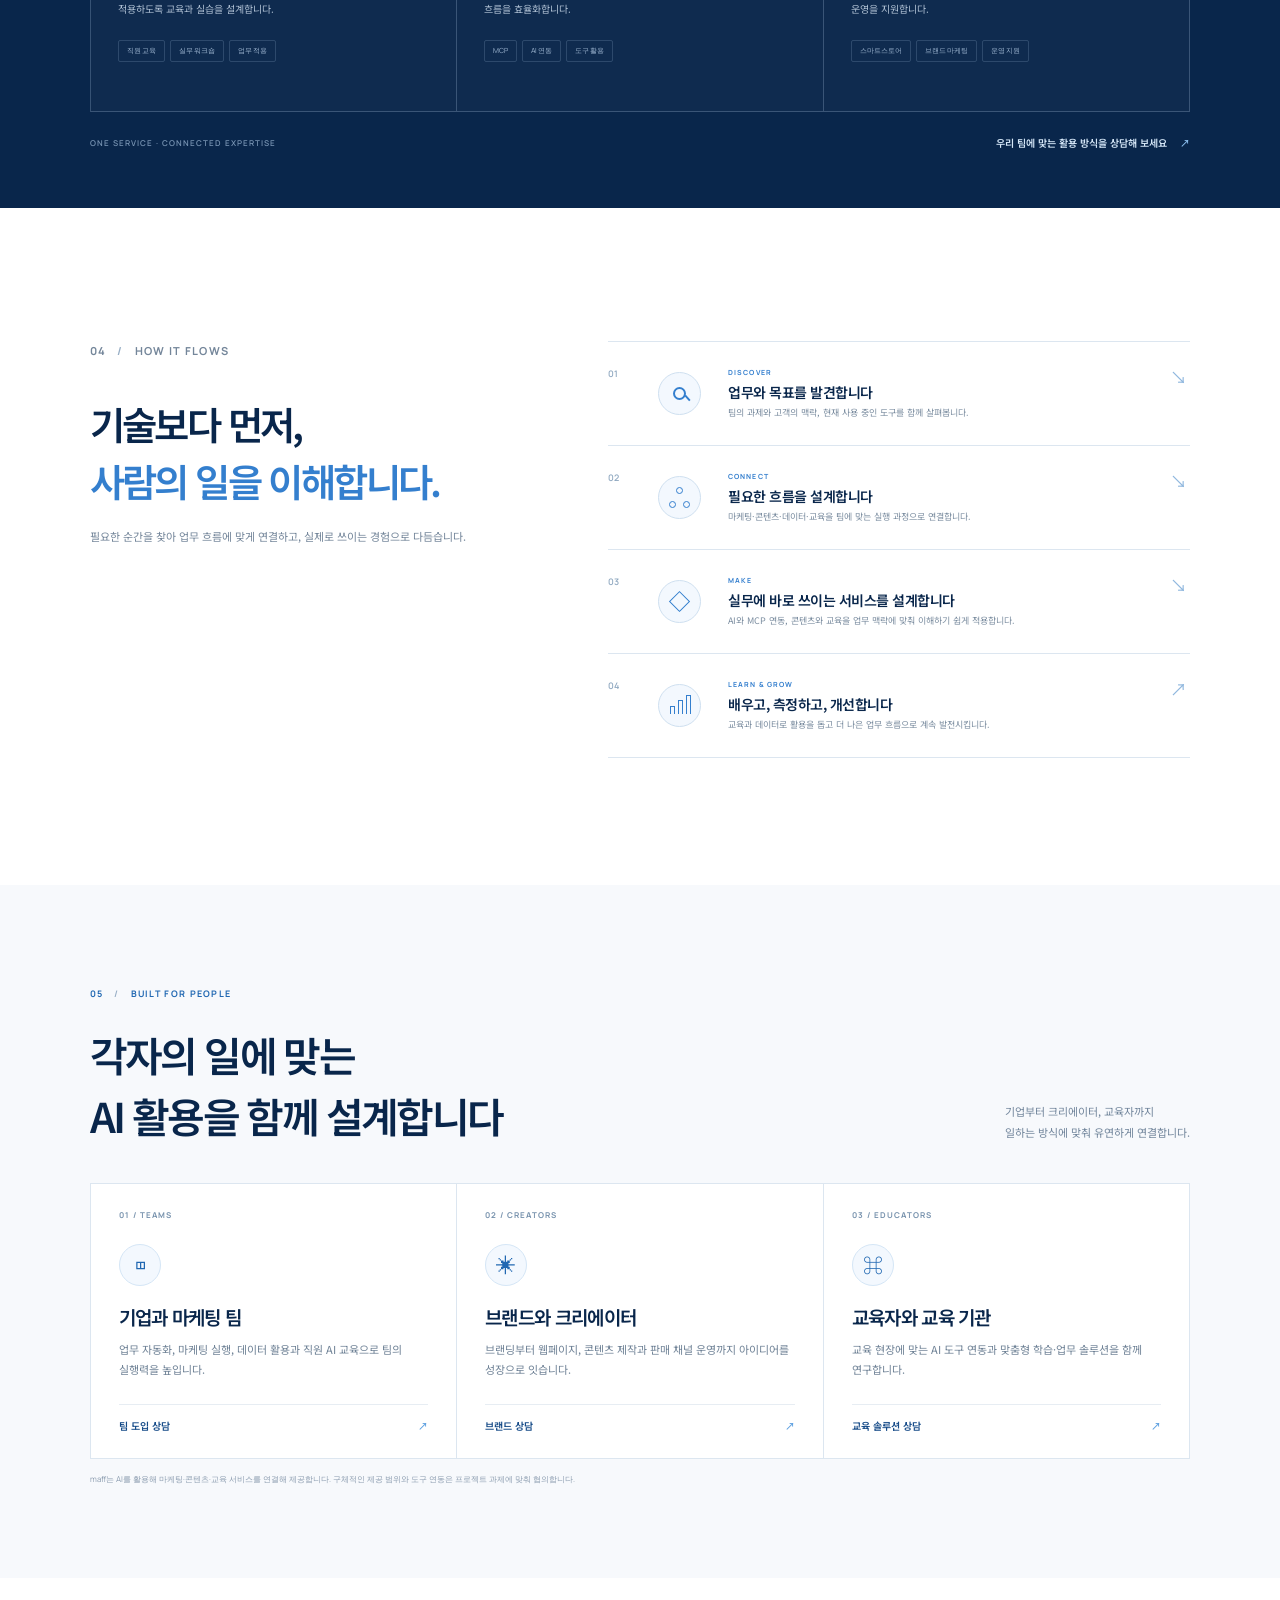
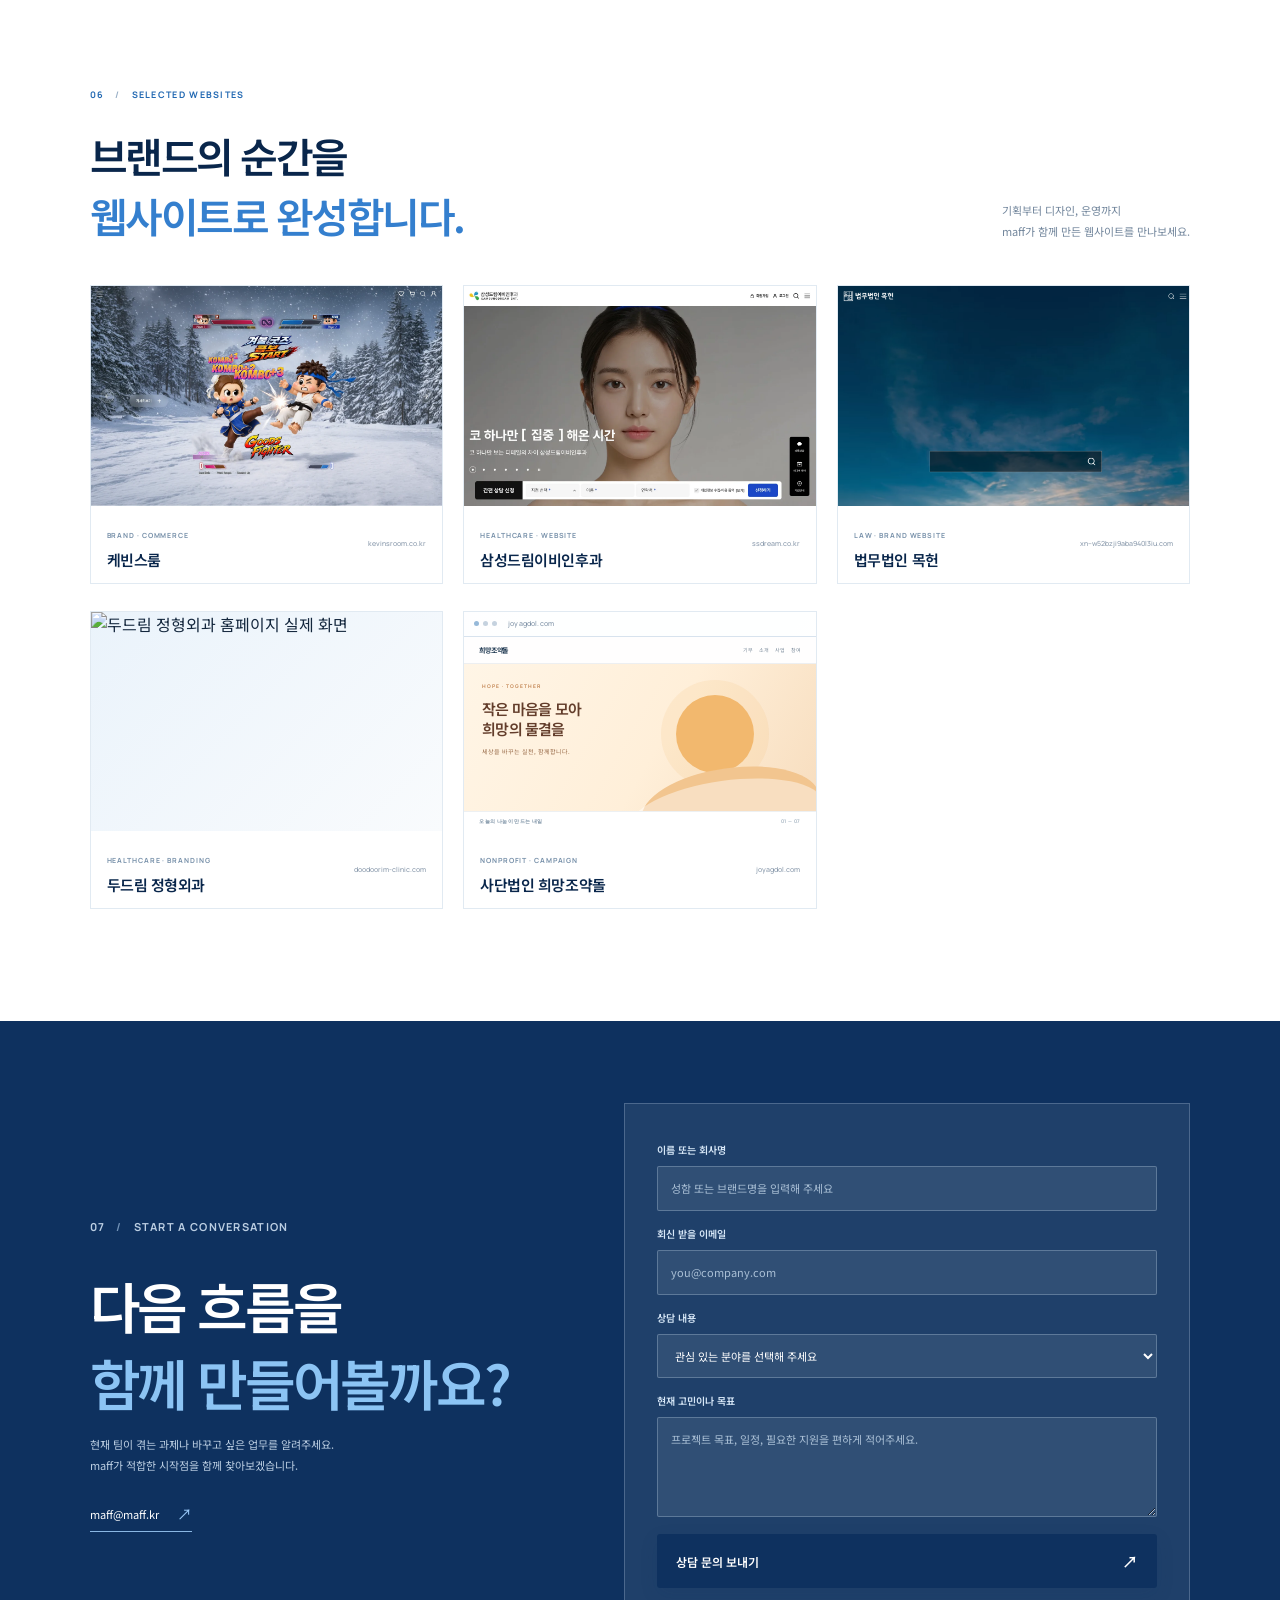
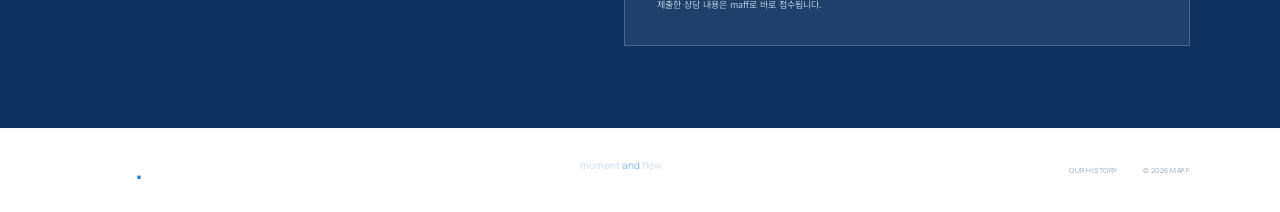
==== commit 5235d3eb: "Replace Doodoorim portfolio thumbnail" ====
--- a/index.html
+++ b/index.html
@@ -143,7 +143,7 @@
             <div class="portfolio-card-info"><div><span class="portfolio-category">LAW · BRAND WEBSITE</span><h3>법무법인 목헌</h3></div><span class="portfolio-domain">xn--w52bzji9aba940l3iu.com</span></div>
           </a>
           <a class="portfolio-card" href="https://doodoorim-clinic.com/" target="_blank" rel="noopener noreferrer" aria-label="두드림 정형외과 웹사이트 새 창에서 보기">
-            <div class="portfolio-preview preview-doodoorim"><span class="preview-browser"><i></i><i></i><i></i><b>doodoorim-clinic.com</b></span><div class="portfolio-page page-doodoorim" aria-hidden="true"><div class="mini-site-nav"><b>두드림 정형외과</b><span>두드림 소개　 클리닉　 이용안내</span></div><div class="mini-hero"><small>DOODOORIM ORTHOPEDIC CLINIC</small><strong>지친 어깨와 마음을<br>두드립니다.</strong><span class="mini-copy">정직하게, 정성스럽게</span><i class="mini-care-shape"></i><i class="mini-care-person"></i></div><div class="mini-bottom-line">정확한 진단, 정직한 진료 <span>01 — 04</span></div></div><span class="preview-open">↗</span></div>
+            <div class="portfolio-preview preview-doodoorim has-screenshot"><img class="portfolio-shot" src="assets/portfolio/doodoorim.webp" alt="두드림 정형외과 홈페이지 실제 화면" width="1280" height="800" loading="lazy" decoding="async"><span class="preview-open" aria-hidden="true">↗</span></div>
             <div class="portfolio-card-info"><div><span class="portfolio-category">HEALTHCARE · BRANDING</span><h3>두드림 정형외과</h3></div><span class="portfolio-domain">doodoorim-clinic.com</span></div>
           </a>
           <a class="portfolio-card" href="https://www.joyagdol.com/" target="_blank" rel="noopener noreferrer" aria-label="희망조약돌 웹사이트 새 창에서 보기">
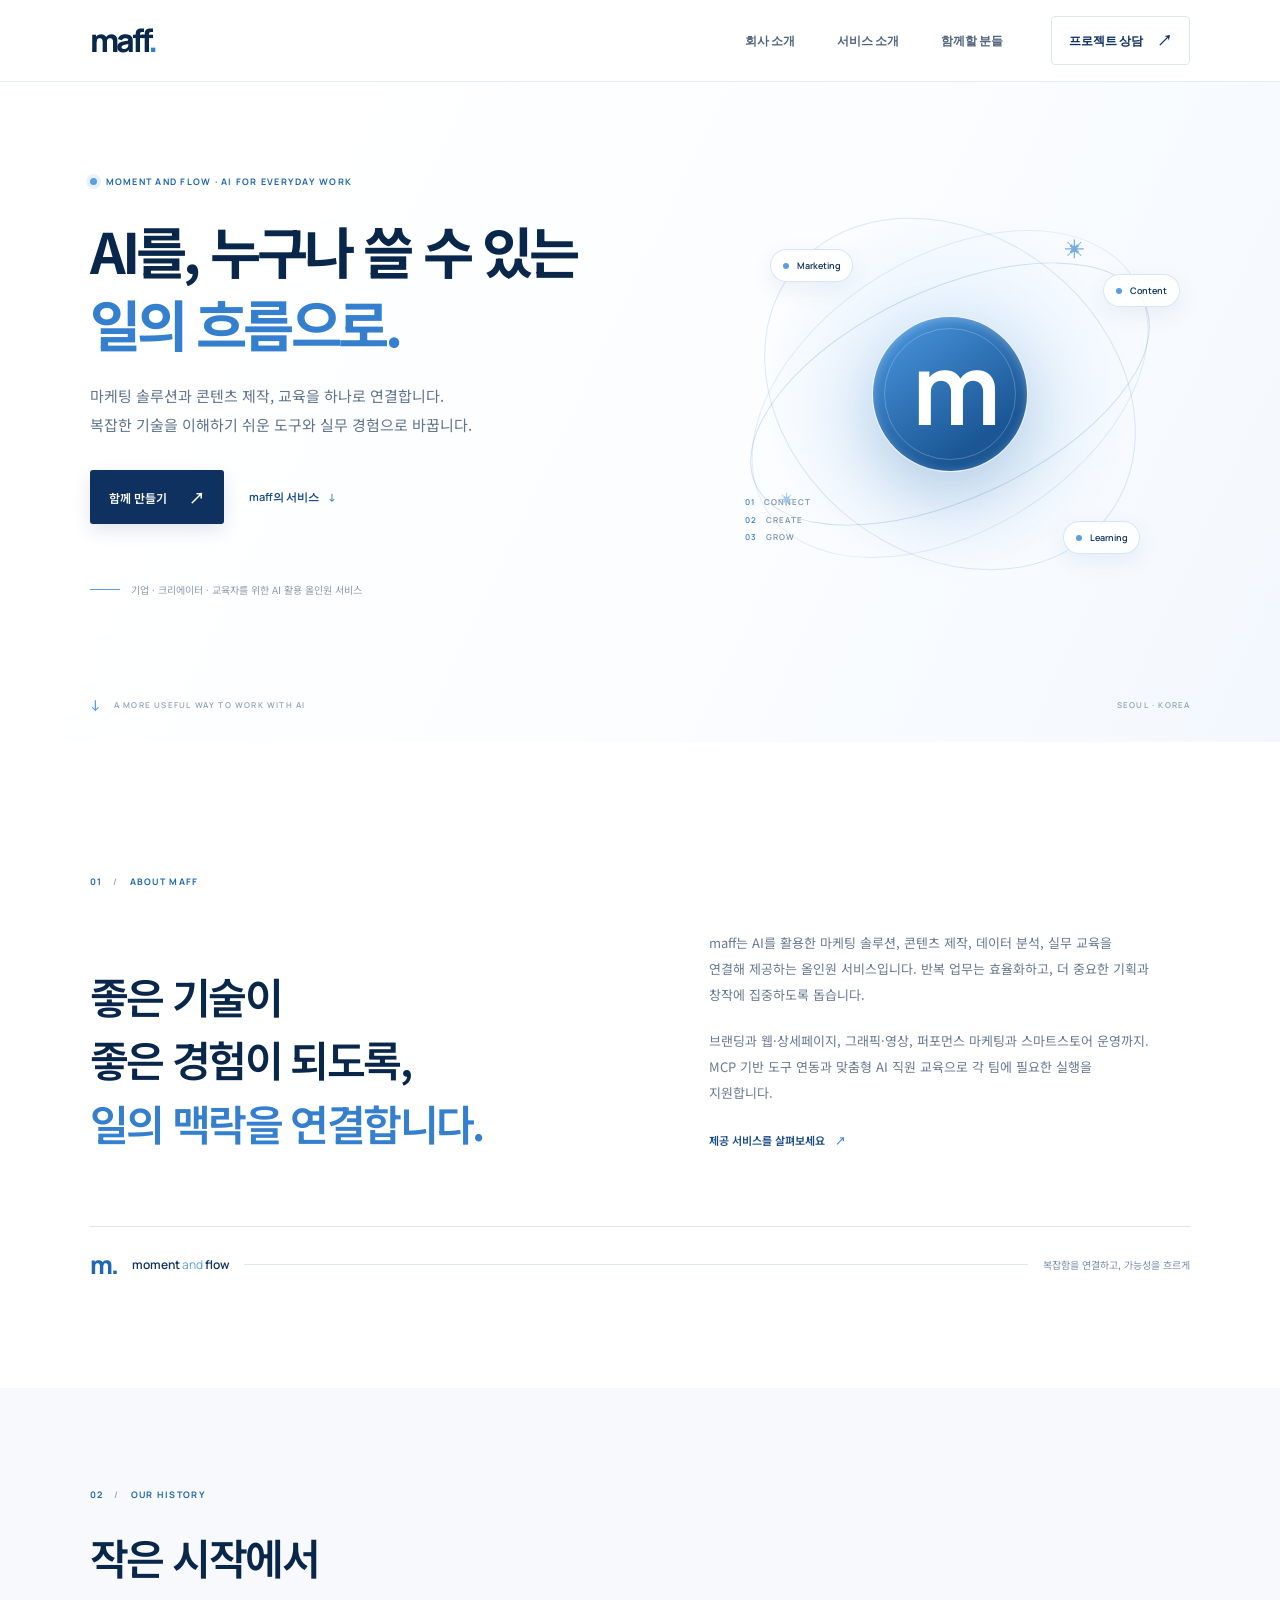
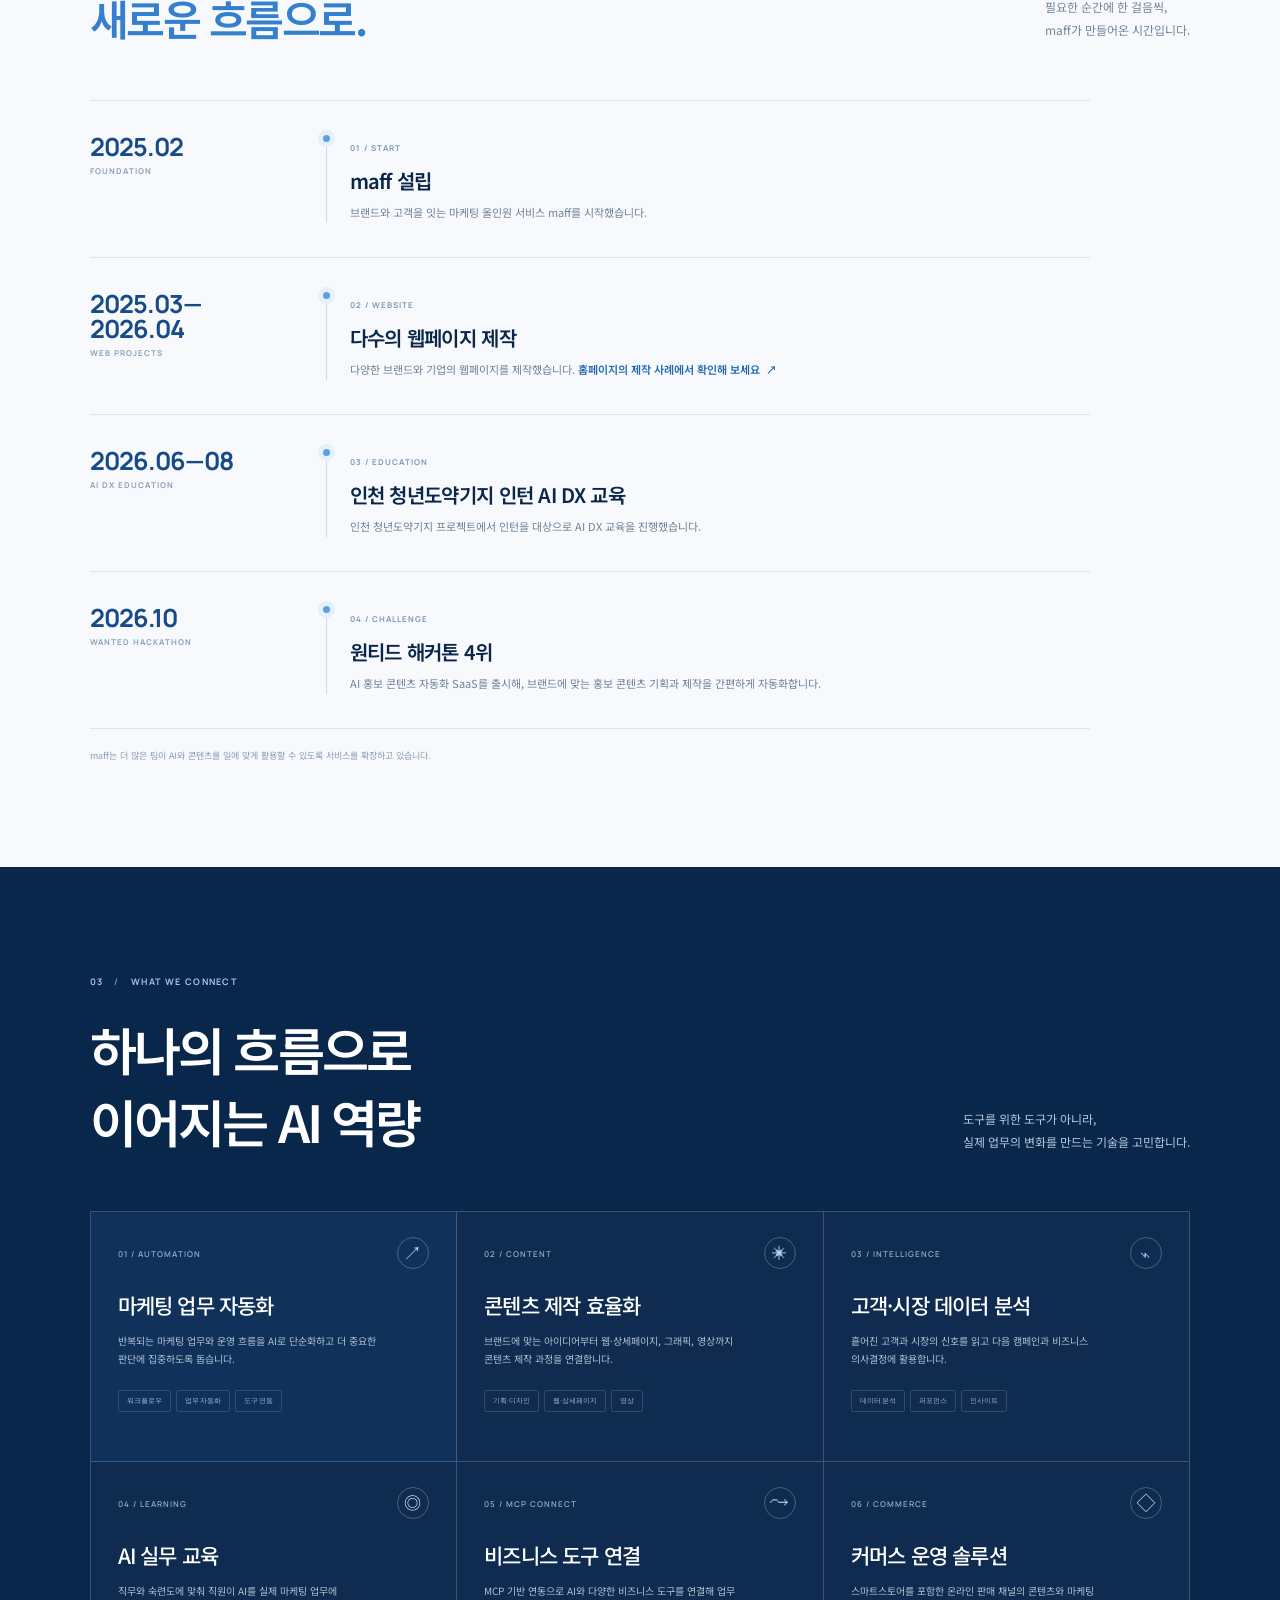
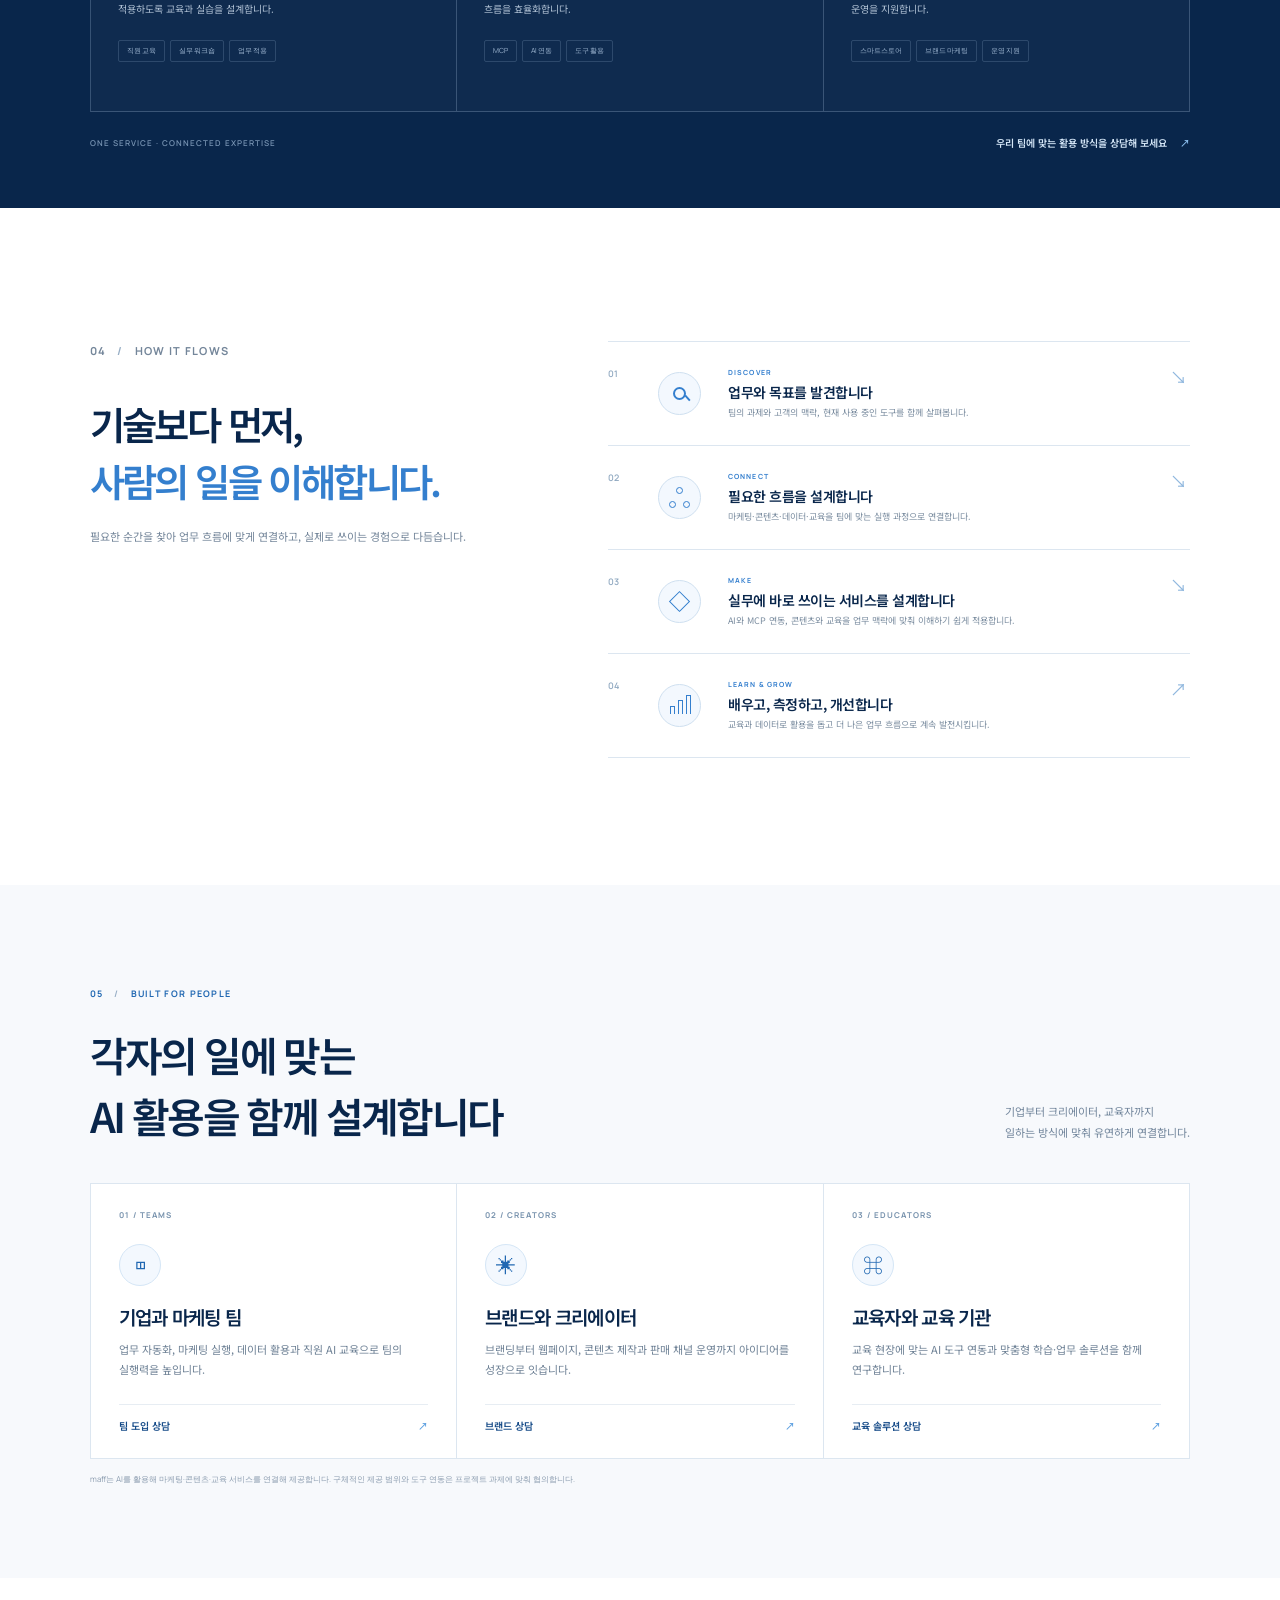
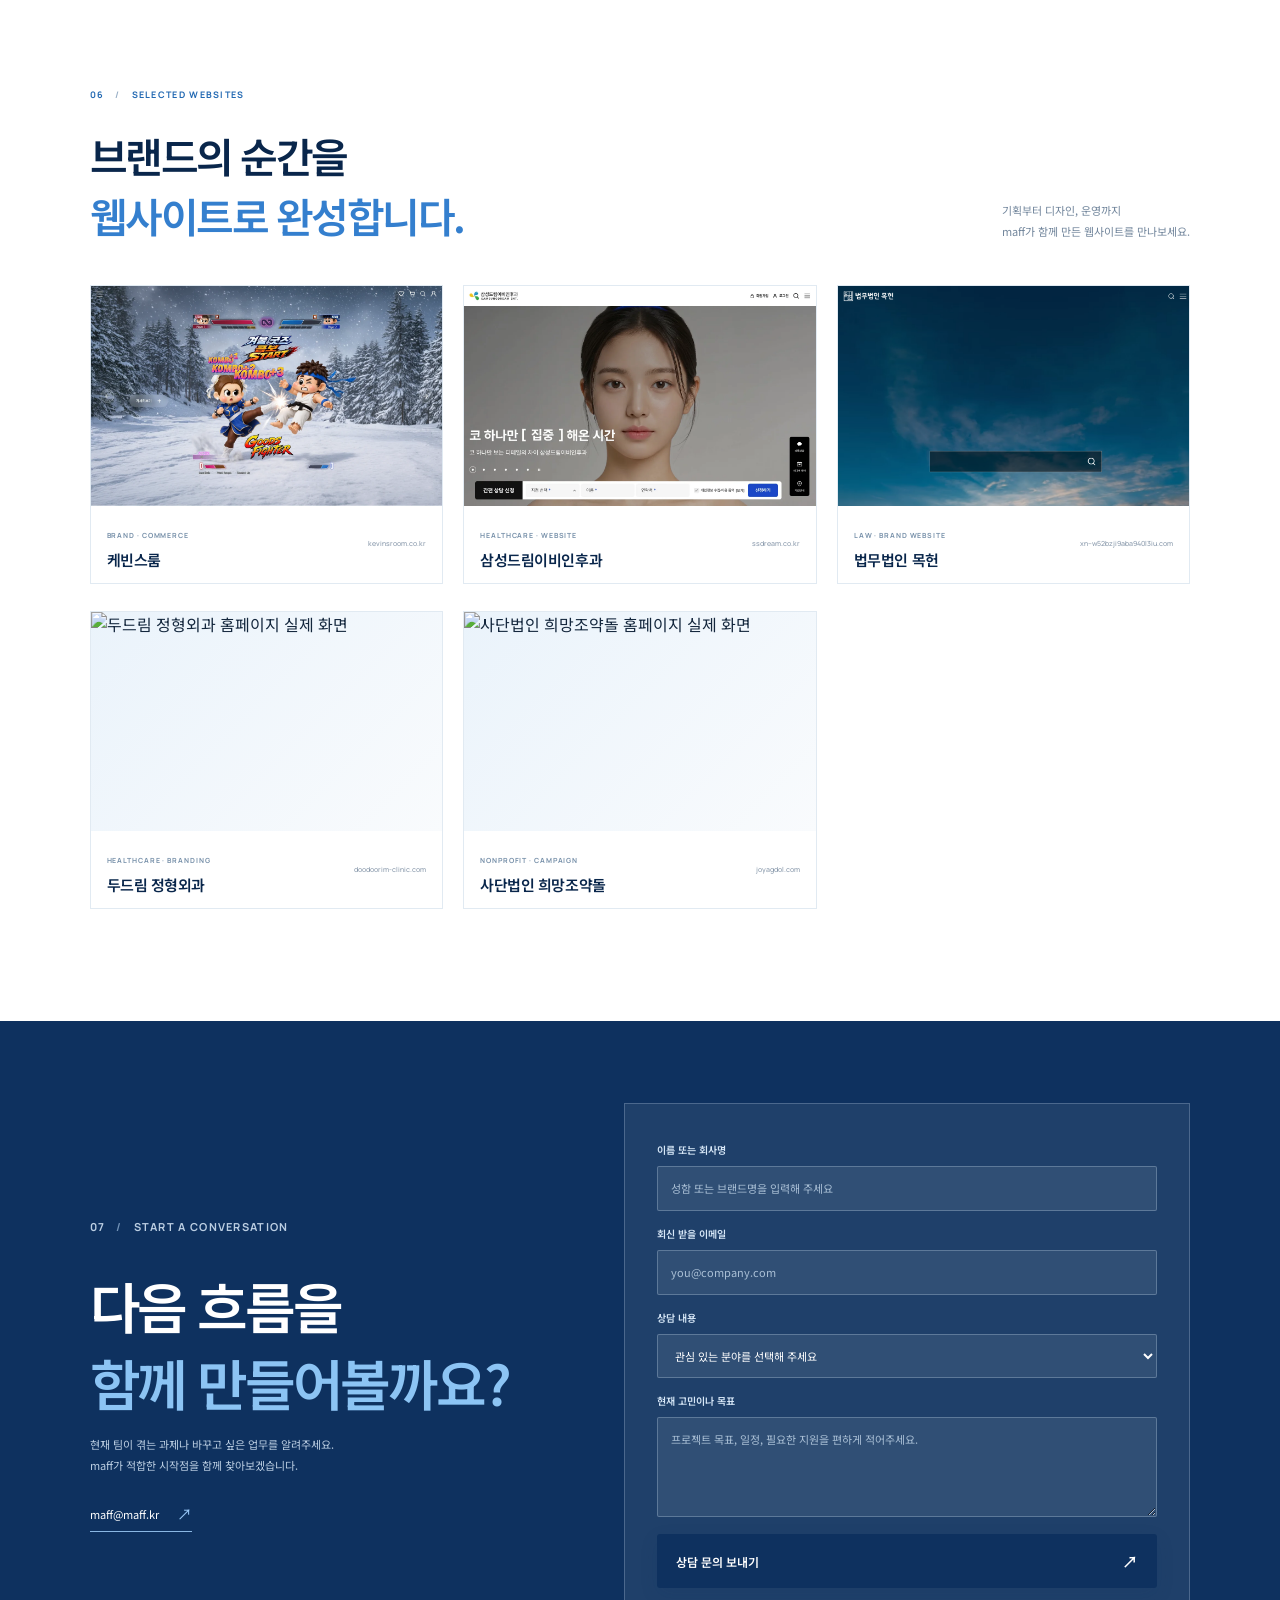
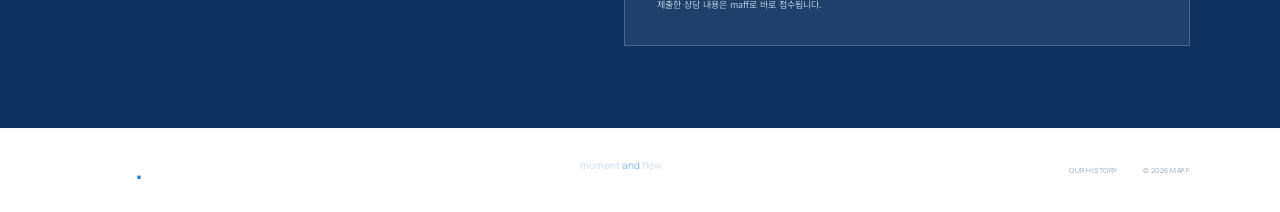
==== commit 1ace0869: "Replace Hope Pebble portfolio thumbnail" ====
--- a/index.html
+++ b/index.html
@@ -147,7 +147,7 @@
             <div class="portfolio-card-info"><div><span class="portfolio-category">HEALTHCARE · BRANDING</span><h3>두드림 정형외과</h3></div><span class="portfolio-domain">doodoorim-clinic.com</span></div>
           </a>
           <a class="portfolio-card" href="https://www.joyagdol.com/" target="_blank" rel="noopener noreferrer" aria-label="희망조약돌 웹사이트 새 창에서 보기">
-            <div class="portfolio-preview preview-joyagdol"><span class="preview-browser"><i></i><i></i><i></i><b>joyagdol.com</b></span><div class="portfolio-page page-joyagdol" aria-hidden="true"><div class="mini-site-nav"><b>희망조약돌</b><span>기부　 소개　 사업　 참여</span></div><div class="mini-hero"><small>HOPE · TOGETHER</small><strong>작은 마음을 모아<br>희망의 물결을</strong><span class="mini-copy">세상을 바꾸는 실천, 함께합니다.</span><i class="mini-hope-sun"></i><i class="mini-hope-wave"></i></div><div class="mini-bottom-line">오늘의 나눔이 만드는 내일 <span>01 — 07</span></div></div><span class="preview-open">↗</span></div>
+            <div class="portfolio-preview preview-joyagdol has-screenshot"><img class="portfolio-shot" src="assets/portfolio/joyagdol.webp" alt="사단법인 희망조약돌 홈페이지 실제 화면" width="1280" height="800" loading="lazy" decoding="async"><span class="preview-open" aria-hidden="true">↗</span></div>
             <div class="portfolio-card-info"><div><span class="portfolio-category">NONPROFIT · CAMPAIGN</span><h3>사단법인 희망조약돌</h3></div><span class="portfolio-domain">joyagdol.com</span></div>
           </a>
         </div>
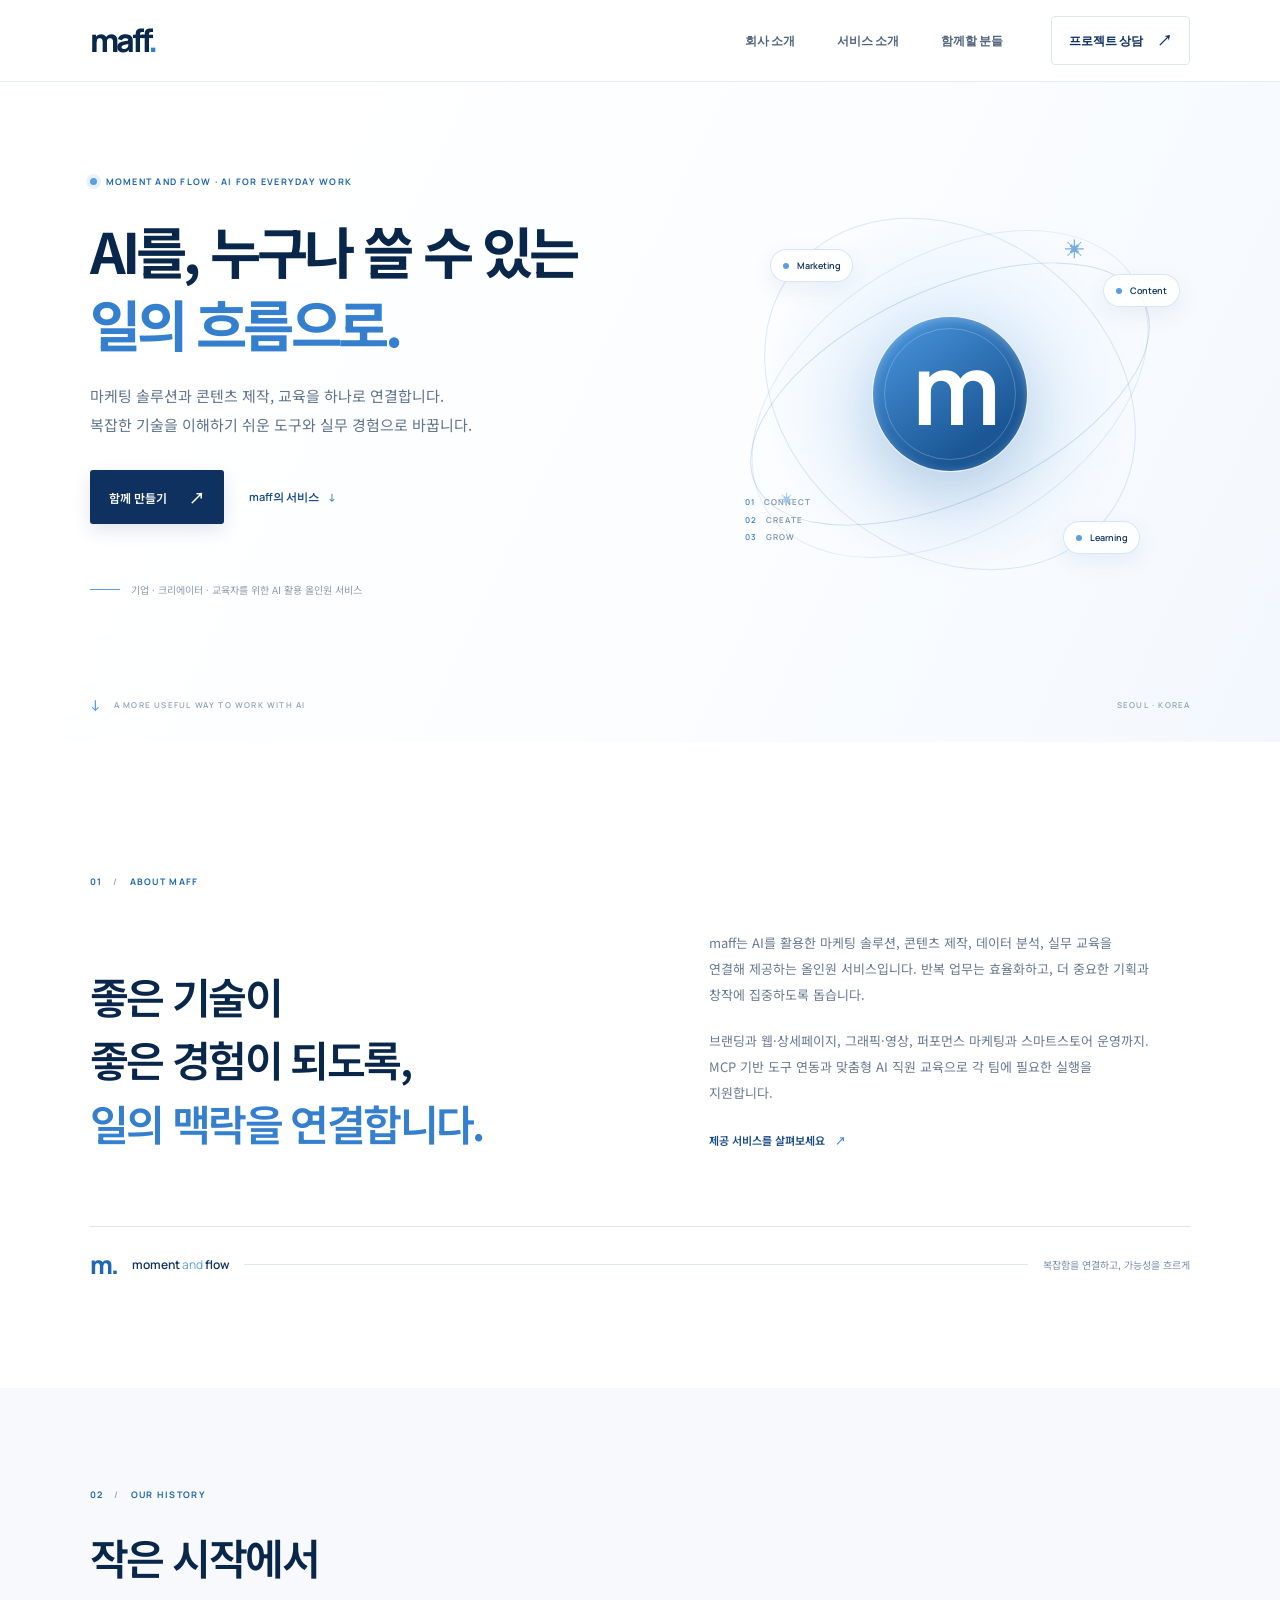
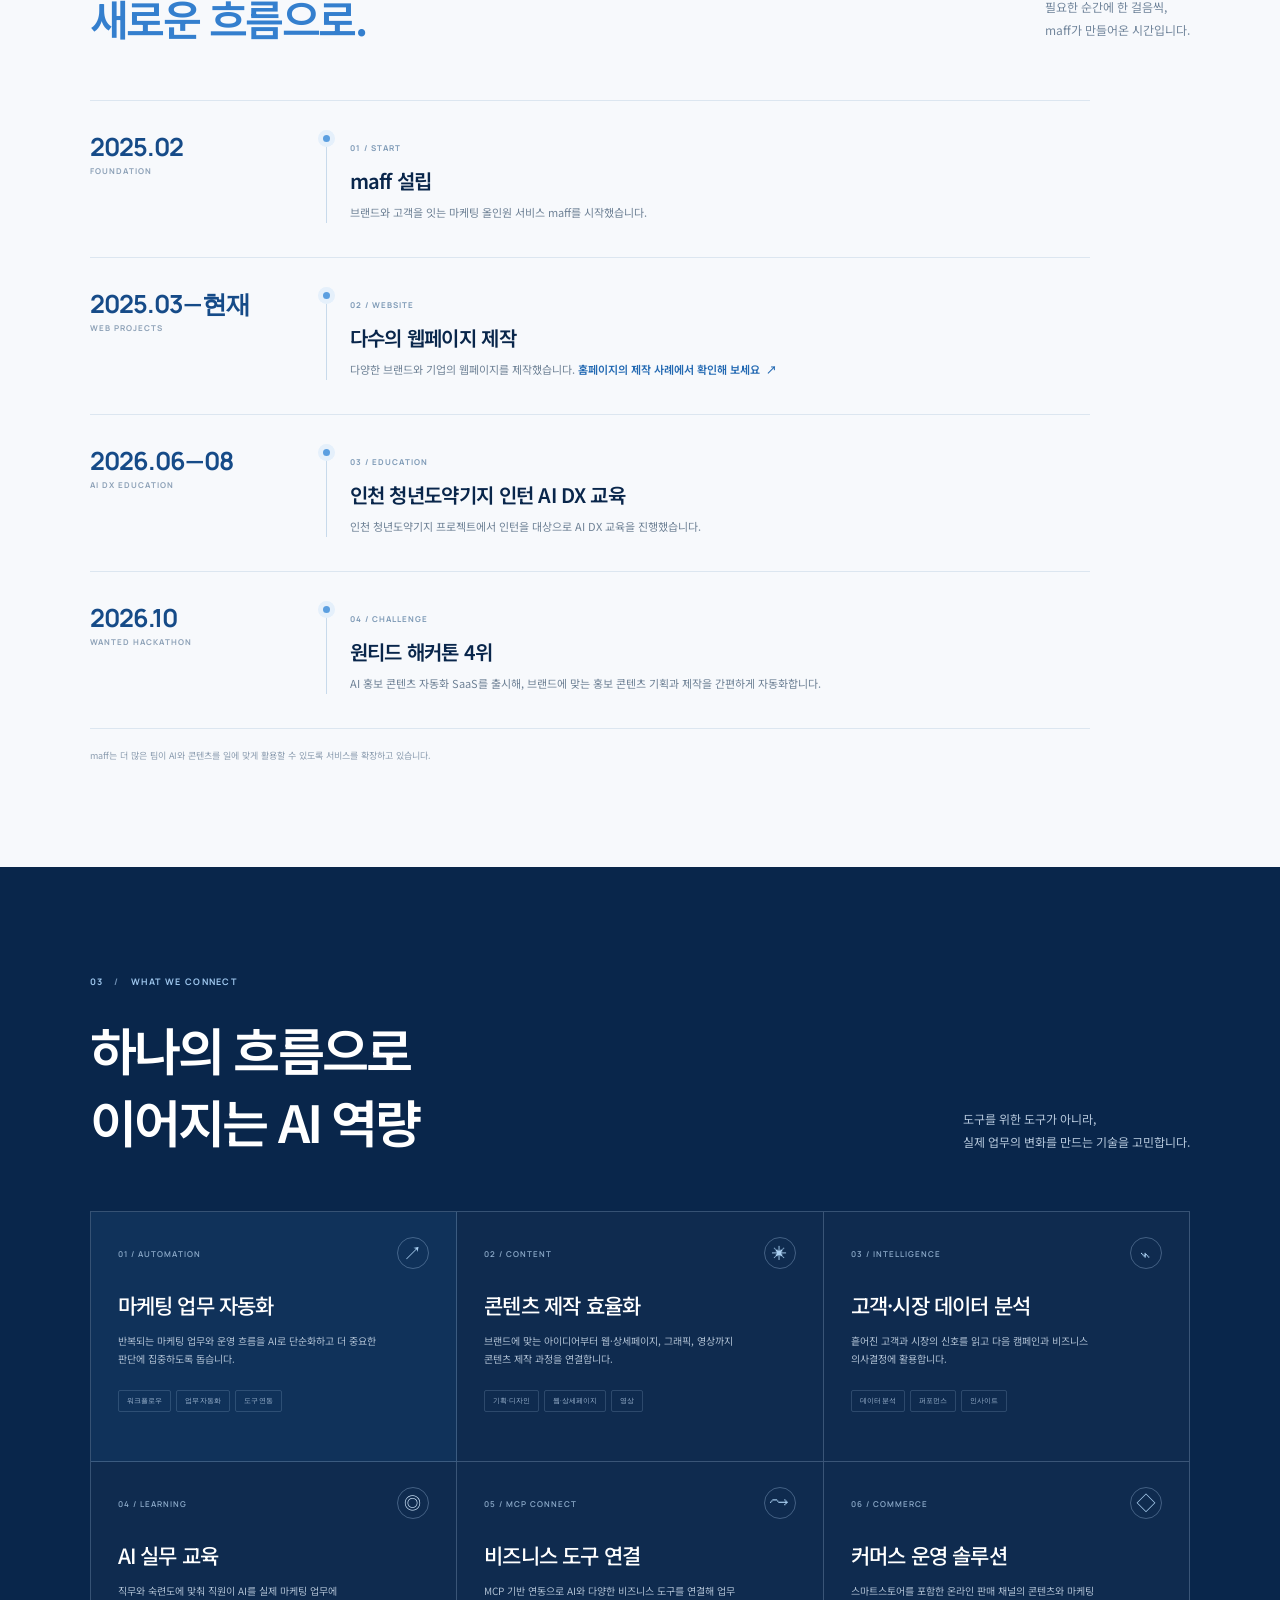
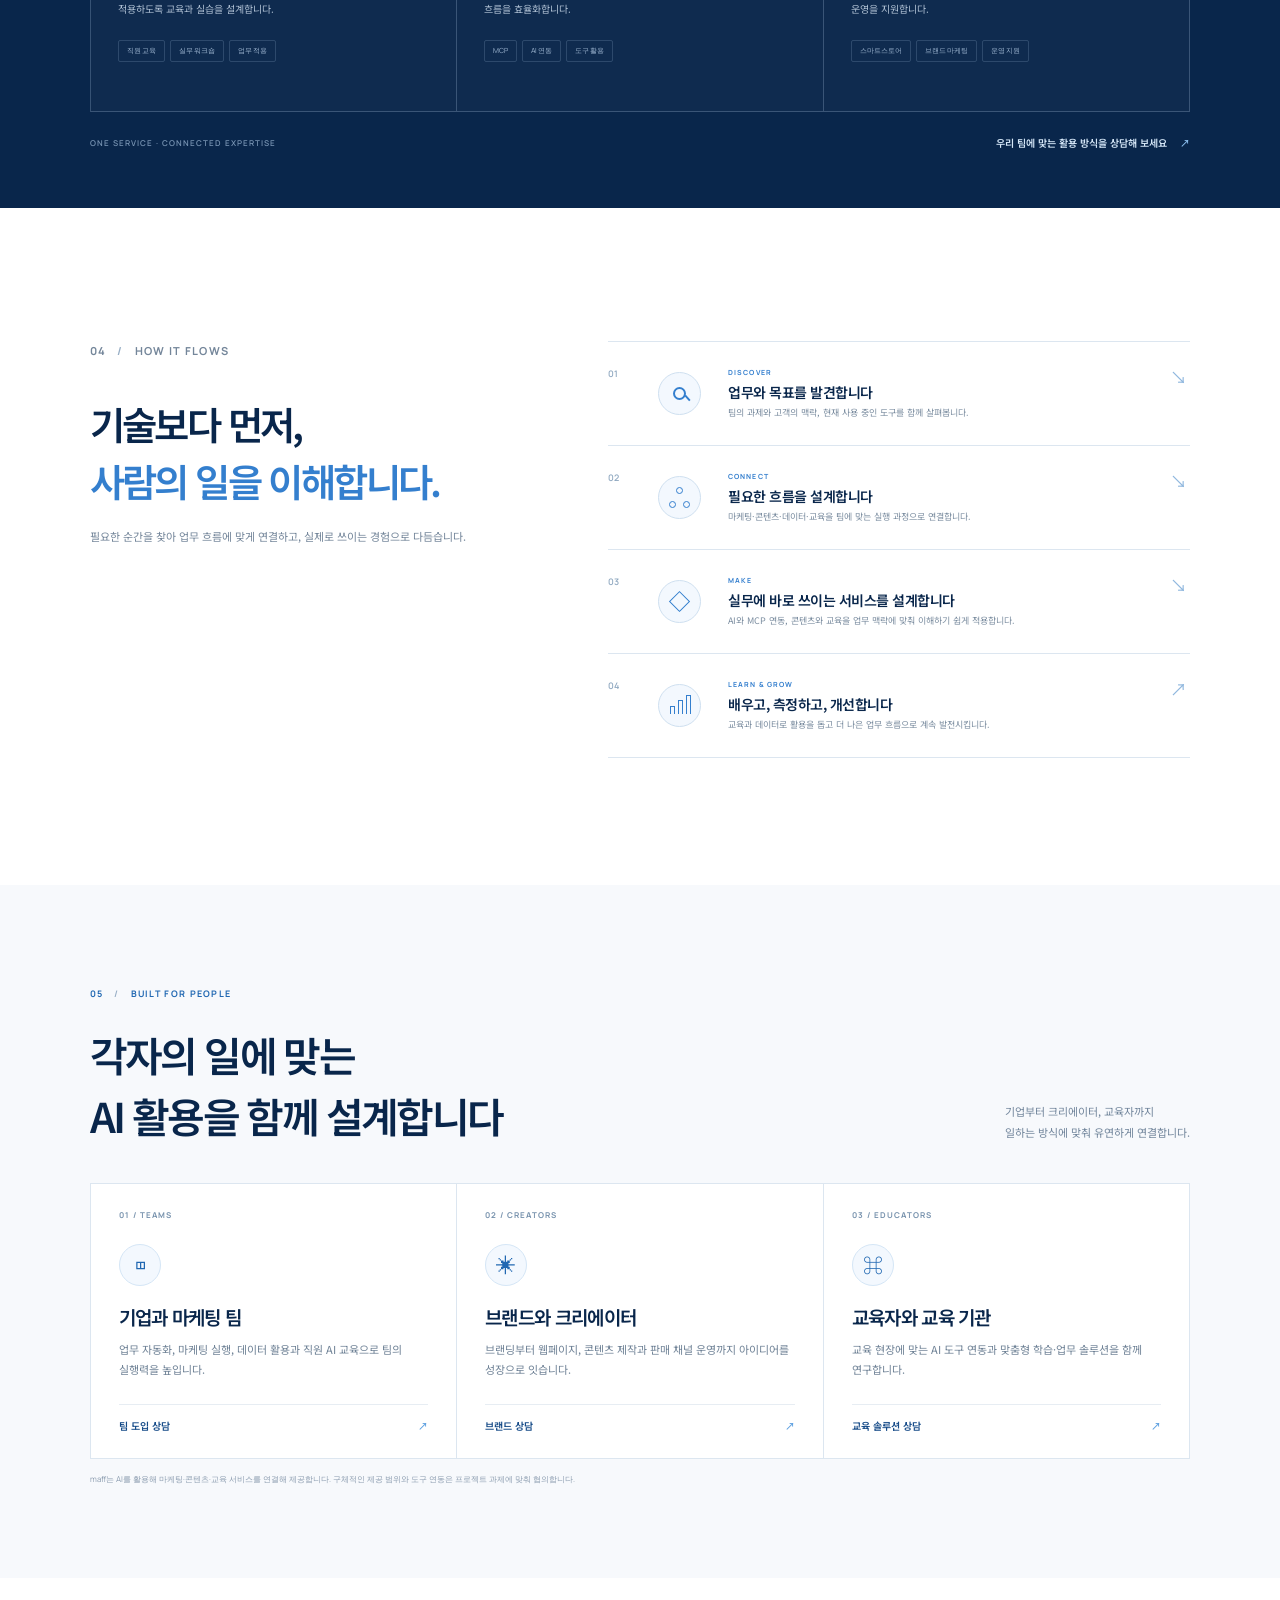
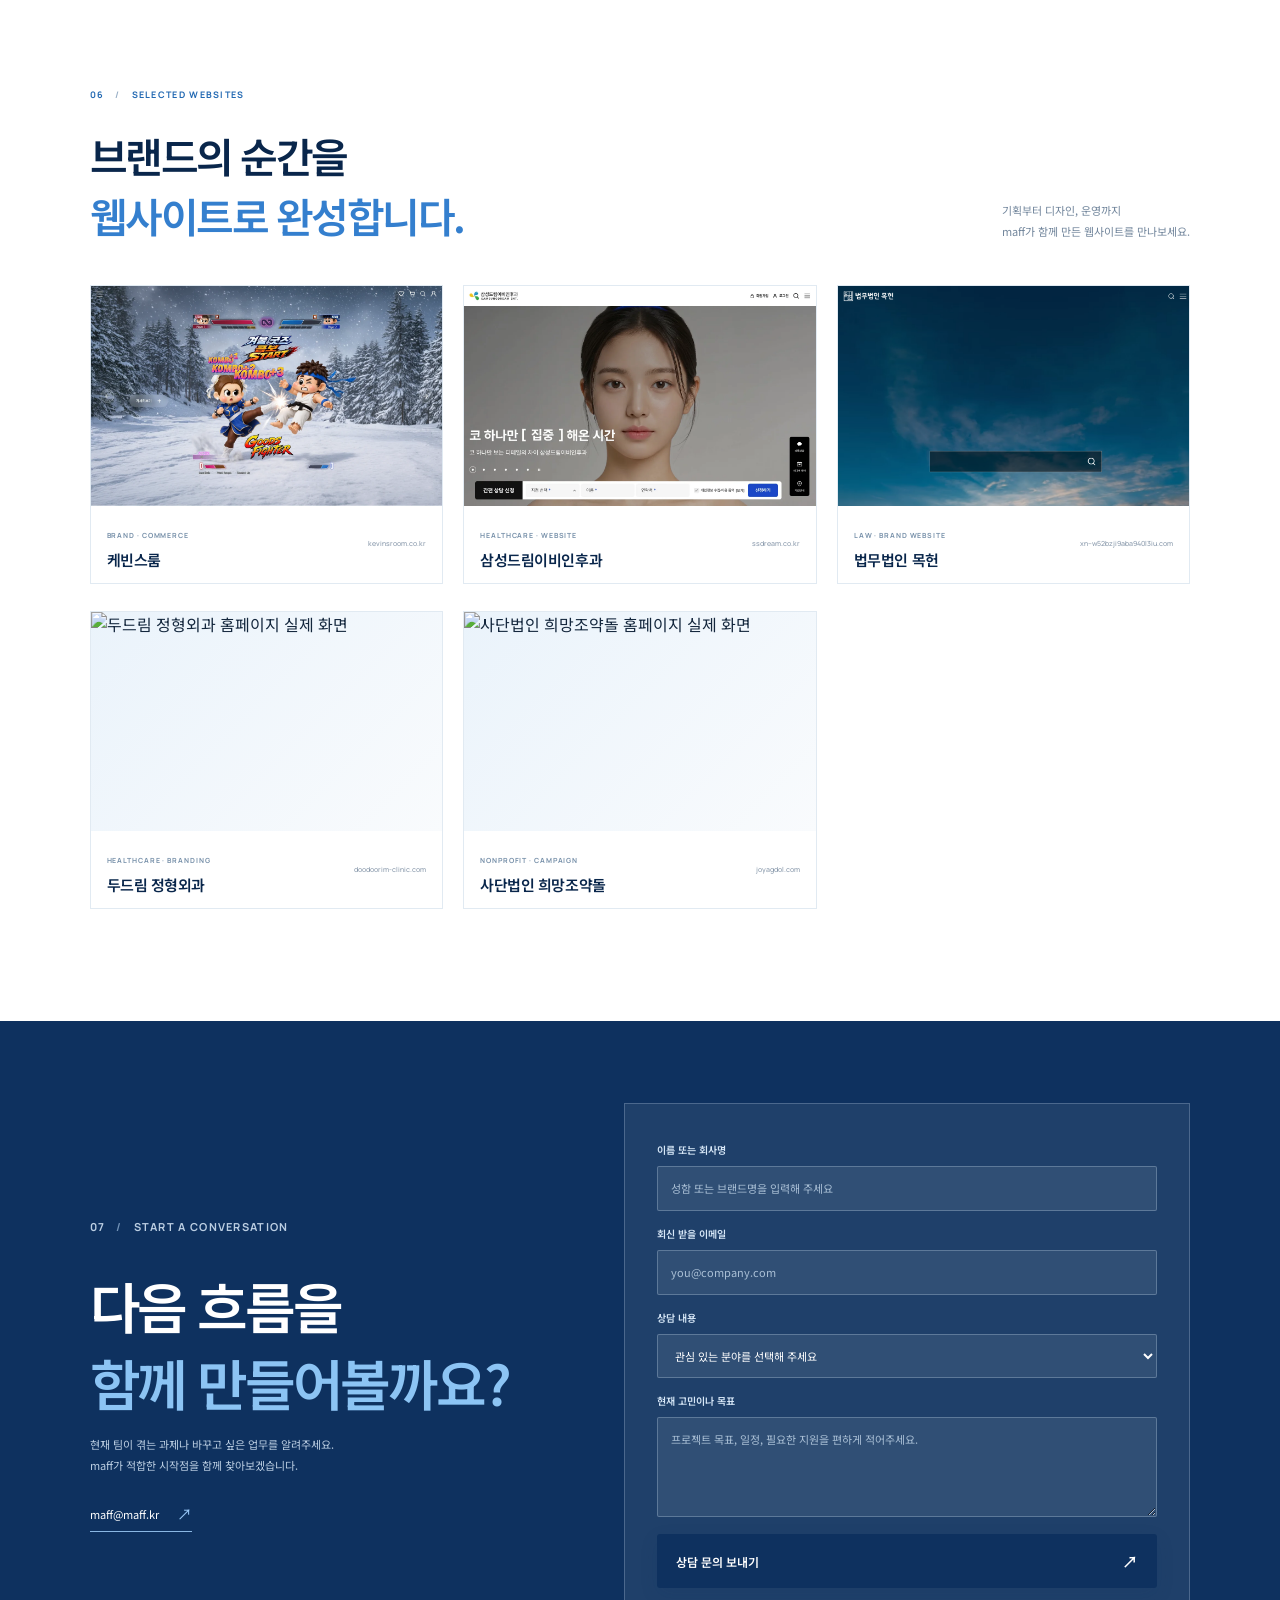
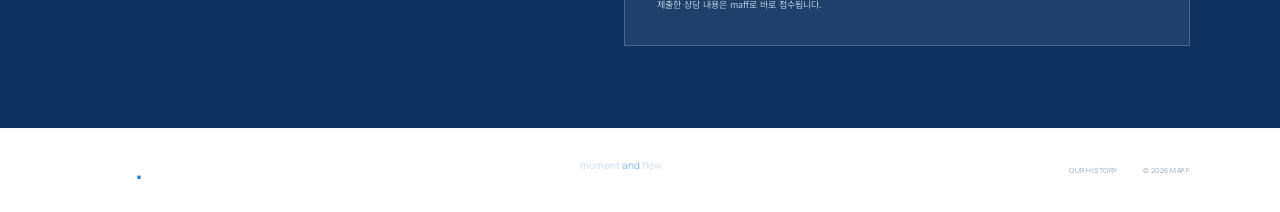
==== commit d02953cd: "Mark web projects as ongoing" ====
--- a/index.html
+++ b/index.html
@@ -70,7 +70,7 @@
             <div class="timeline-content"><span class="timeline-index">01 / START</span><h3>maff 설립</h3><p>브랜드와 고객을 잇는 마케팅 올인원 서비스 maff를 시작했습니다.</p></div>
           </li>
           <li class="timeline-item">
-            <div class="timeline-date"><span>2025.03—2026.04</span><small>WEB PROJECTS</small></div>
+            <div class="timeline-date"><span>2025.03—현재</span><small>WEB PROJECTS</small></div>
             <div class="timeline-content"><span class="timeline-index">02 / WEBSITE</span><h3>다수의 웹페이지 제작</h3><p>다양한 브랜드와 기업의 웹페이지를 제작했습니다. <a class="timeline-link" href="#work">홈페이지의 제작 사례에서 확인해 보세요 <span aria-hidden="true">↗</span></a></p></div>
           </li>
           <li class="timeline-item">
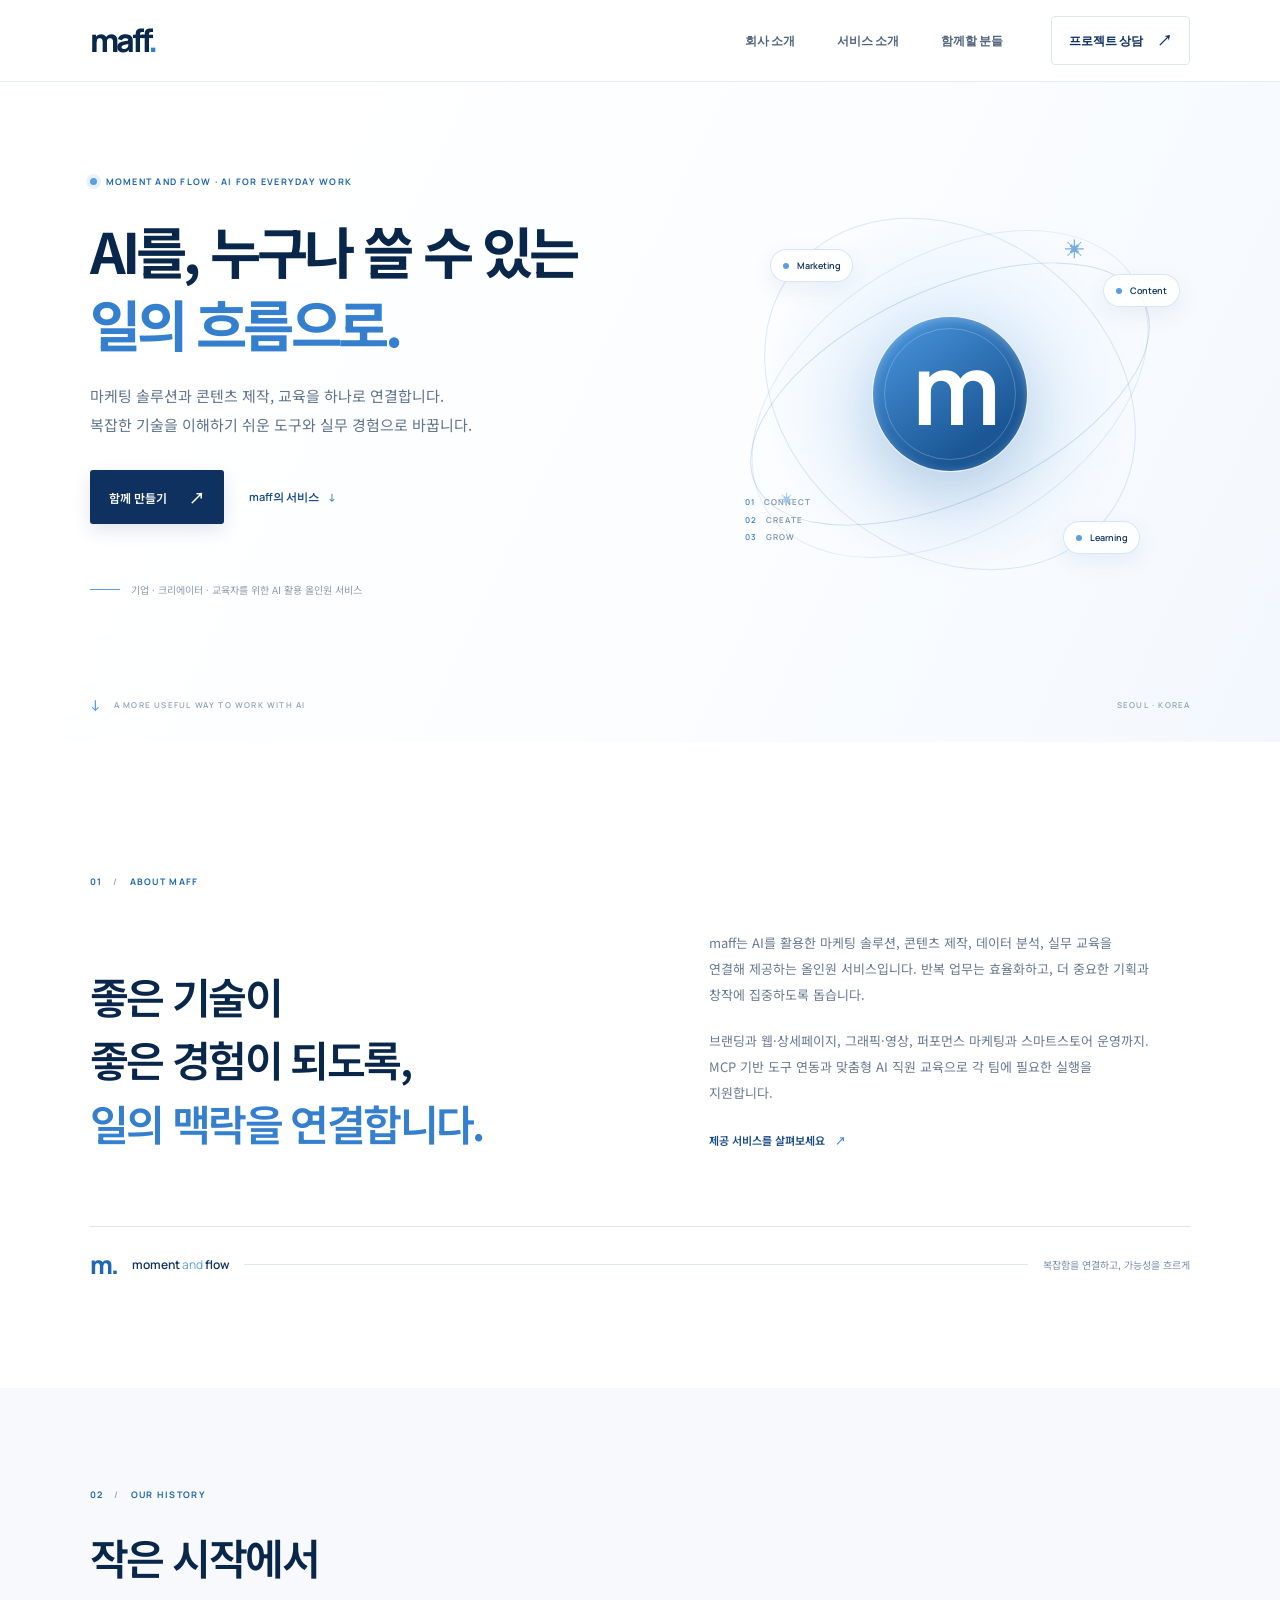
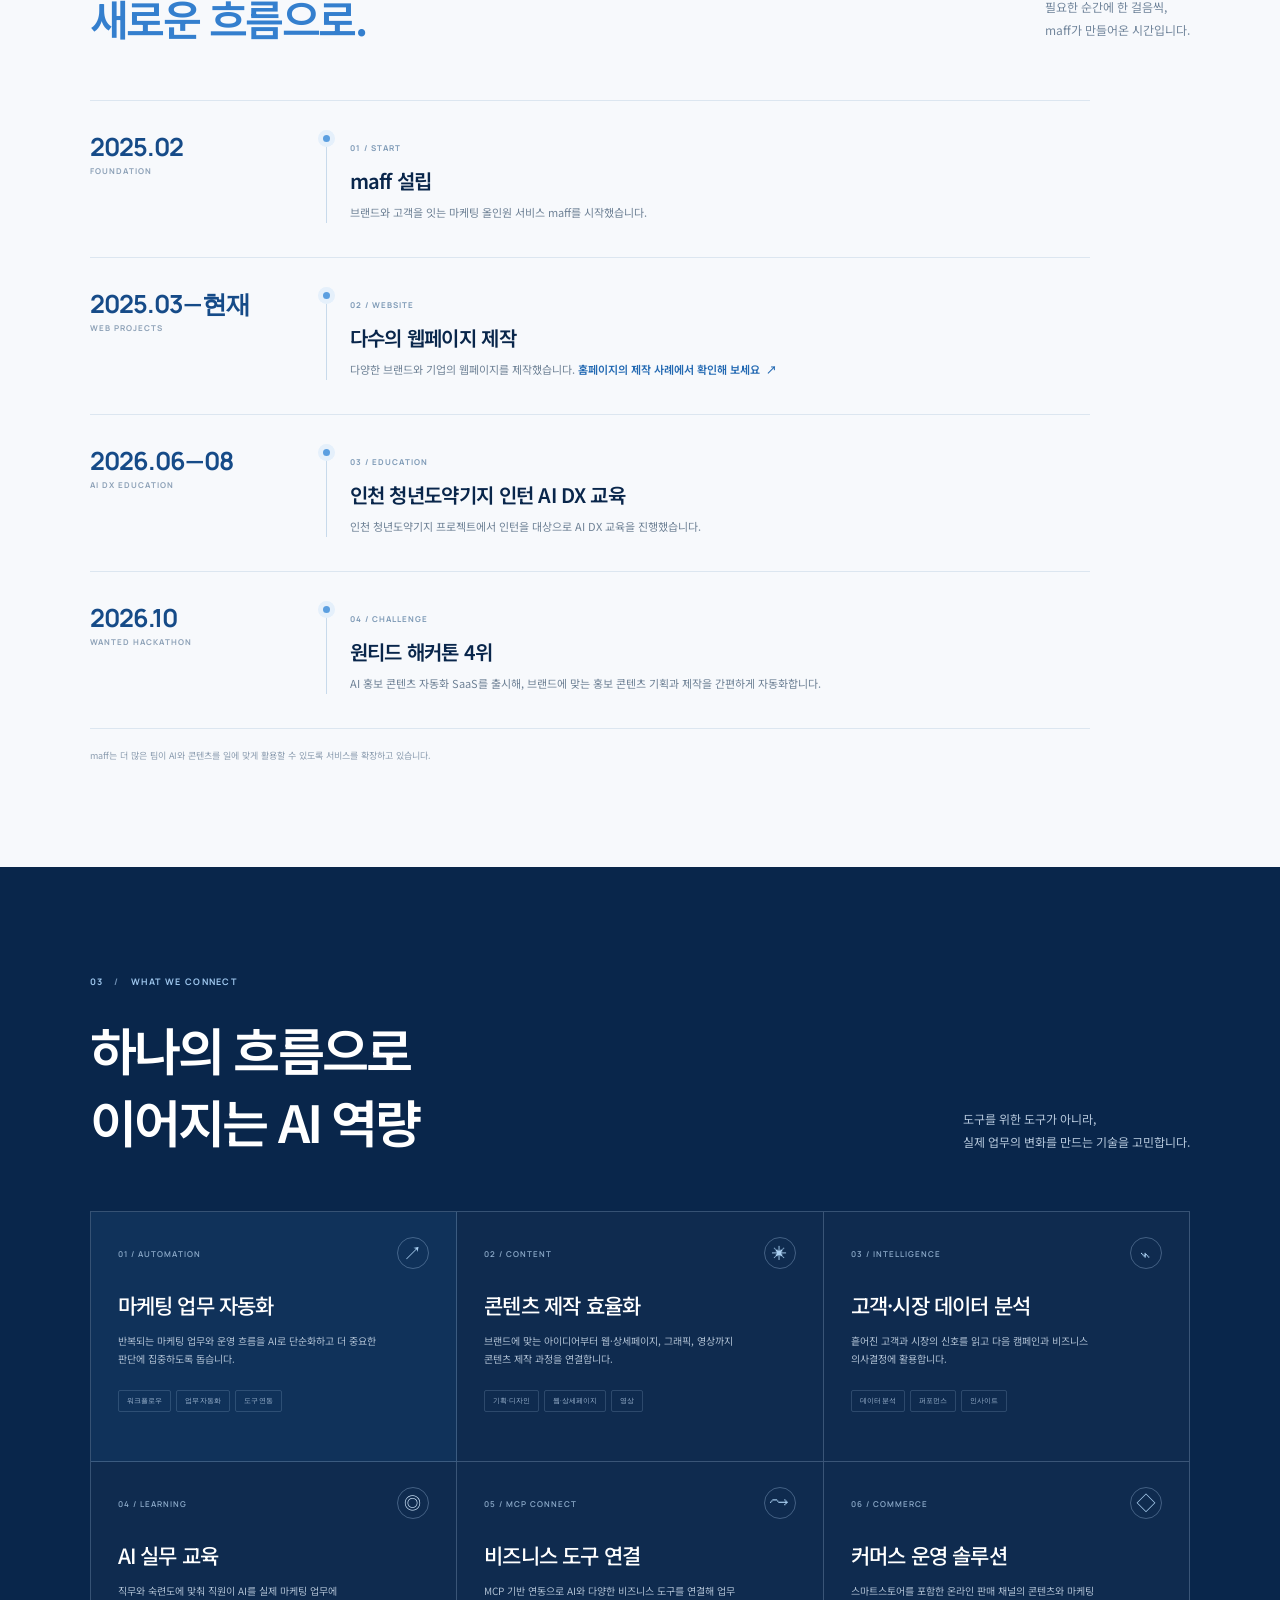
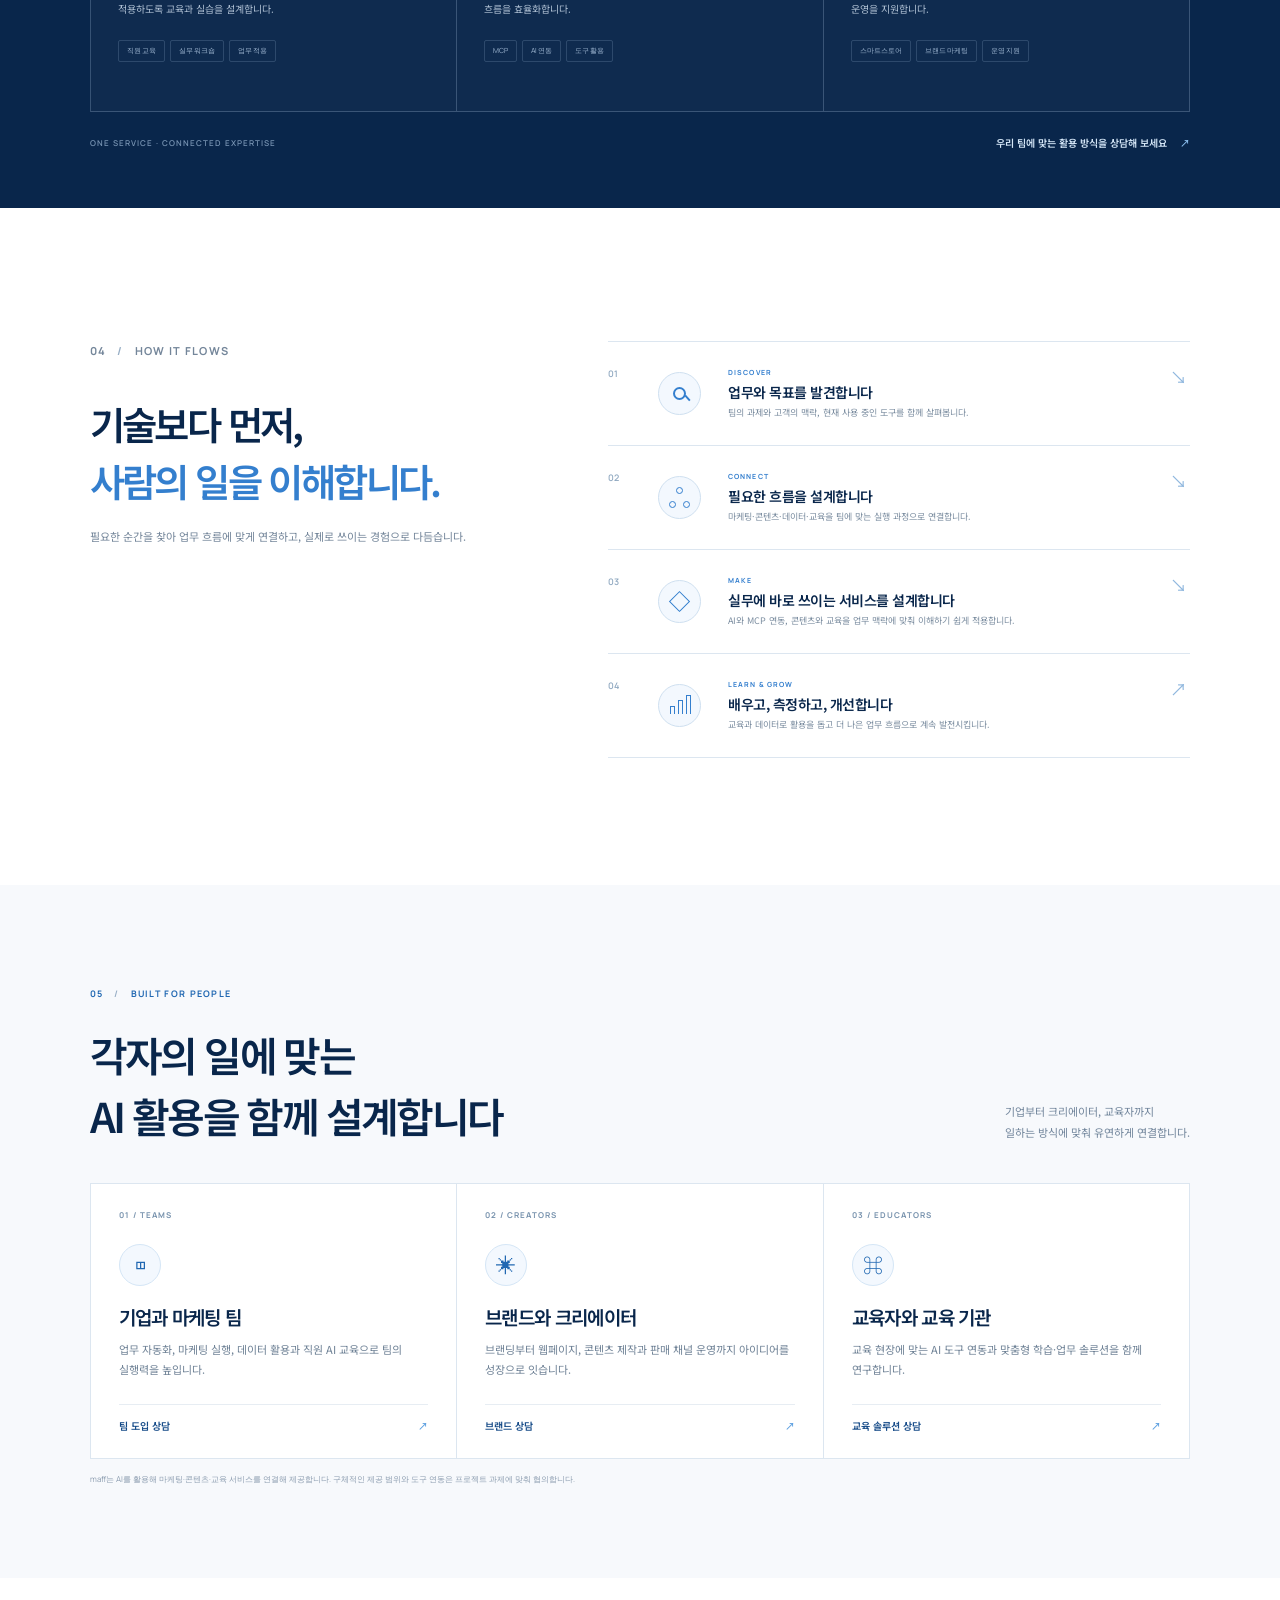
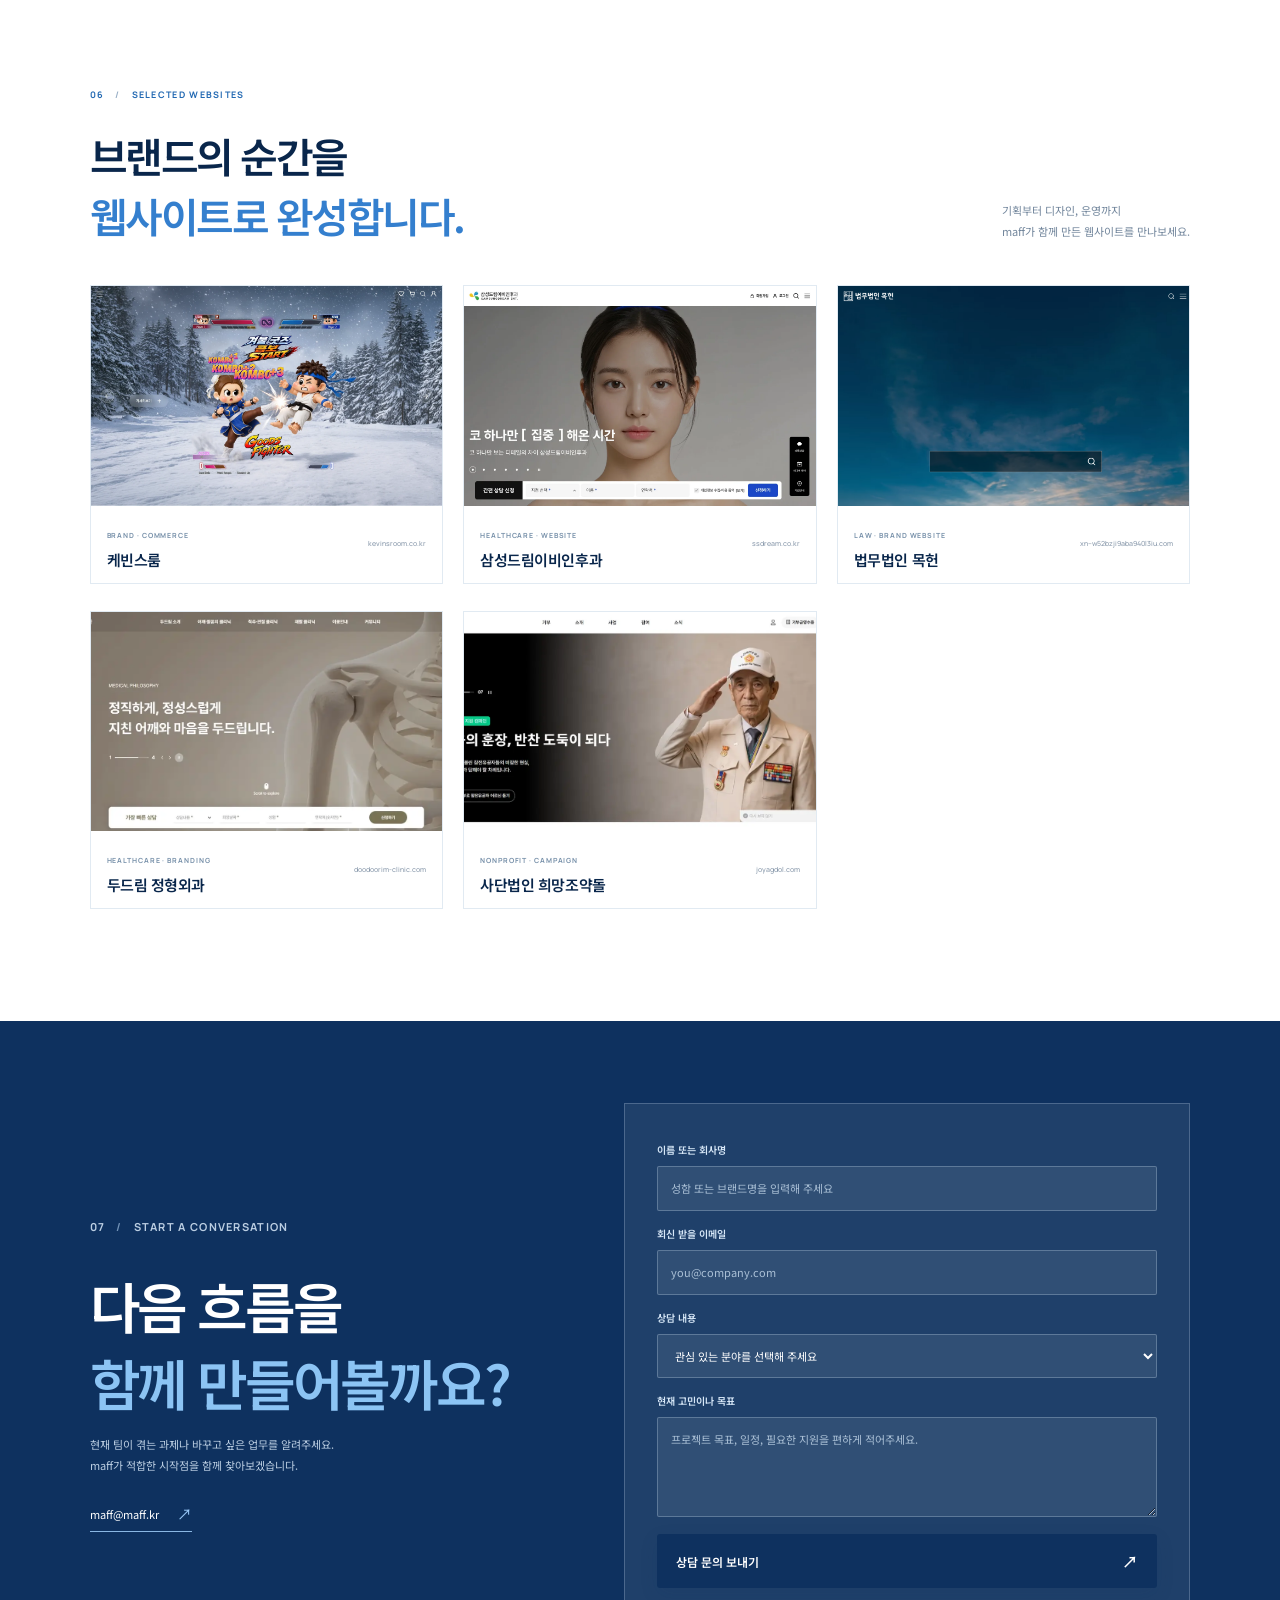
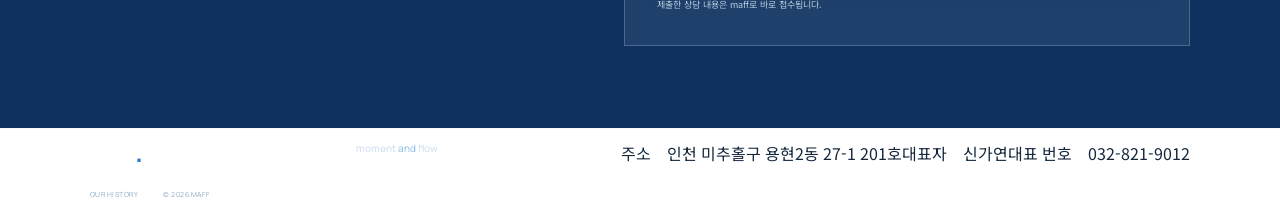
==== commit 29c31b57: "Add company contact details to footer" ====
--- a/index.html
+++ b/index.html
@@ -12,7 +12,7 @@
   <link rel="preconnect" href="https://fonts.googleapis.com">
   <link rel="preconnect" href="https://fonts.gstatic.com" crossorigin>
   <link href="https://fonts.googleapis.com/css2?family=Manrope:wght@400;500;600;700;800&family=Noto+Sans+KR:wght@400;500;600;700&display=swap" rel="stylesheet">
-  <link rel="stylesheet" href="styles.css?v=history-home-20261009-1">
+  <link rel="stylesheet" href="styles.css?v=footer-company-info-20261009-1">
 </head>
 <body>
   <a class="skip-link" href="#main">본문으로 건너뛰기</a>
@@ -168,7 +168,7 @@
       </div>
     </section>
   </main>
-  <footer class="site-footer section-shell"><a class="wordmark footer-wordmark" href="#top">maff<span class="wordmark-dot">.</span></a><p class="footer-motto">moment <b>and</b> flow</p><div class="footer-meta"><a href="#history">OUR HISTORY</a><span>© 2026 MAFF</span></div></footer>
+  <footer class="site-footer section-shell"><a class="wordmark footer-wordmark" href="#top">maff<span class="wordmark-dot">.</span></a><p class="footer-motto">moment <b>and</b> flow</p><div class="footer-company-info" aria-label="회사 정보"><span>주소　인천 미추홀구 용현2동 27-1 201호</span><span>대표자　신가연</span><span>대표 번호　<a href="tel:+82328219012">032-821-9012</a></span></div><div class="footer-meta"><a href="#history">OUR HISTORY</a><span>© 2026 MAFF</span></div></footer>
   <script src="script.js?v=20261008-formspree-2"></script>
 </body>
 </html>
